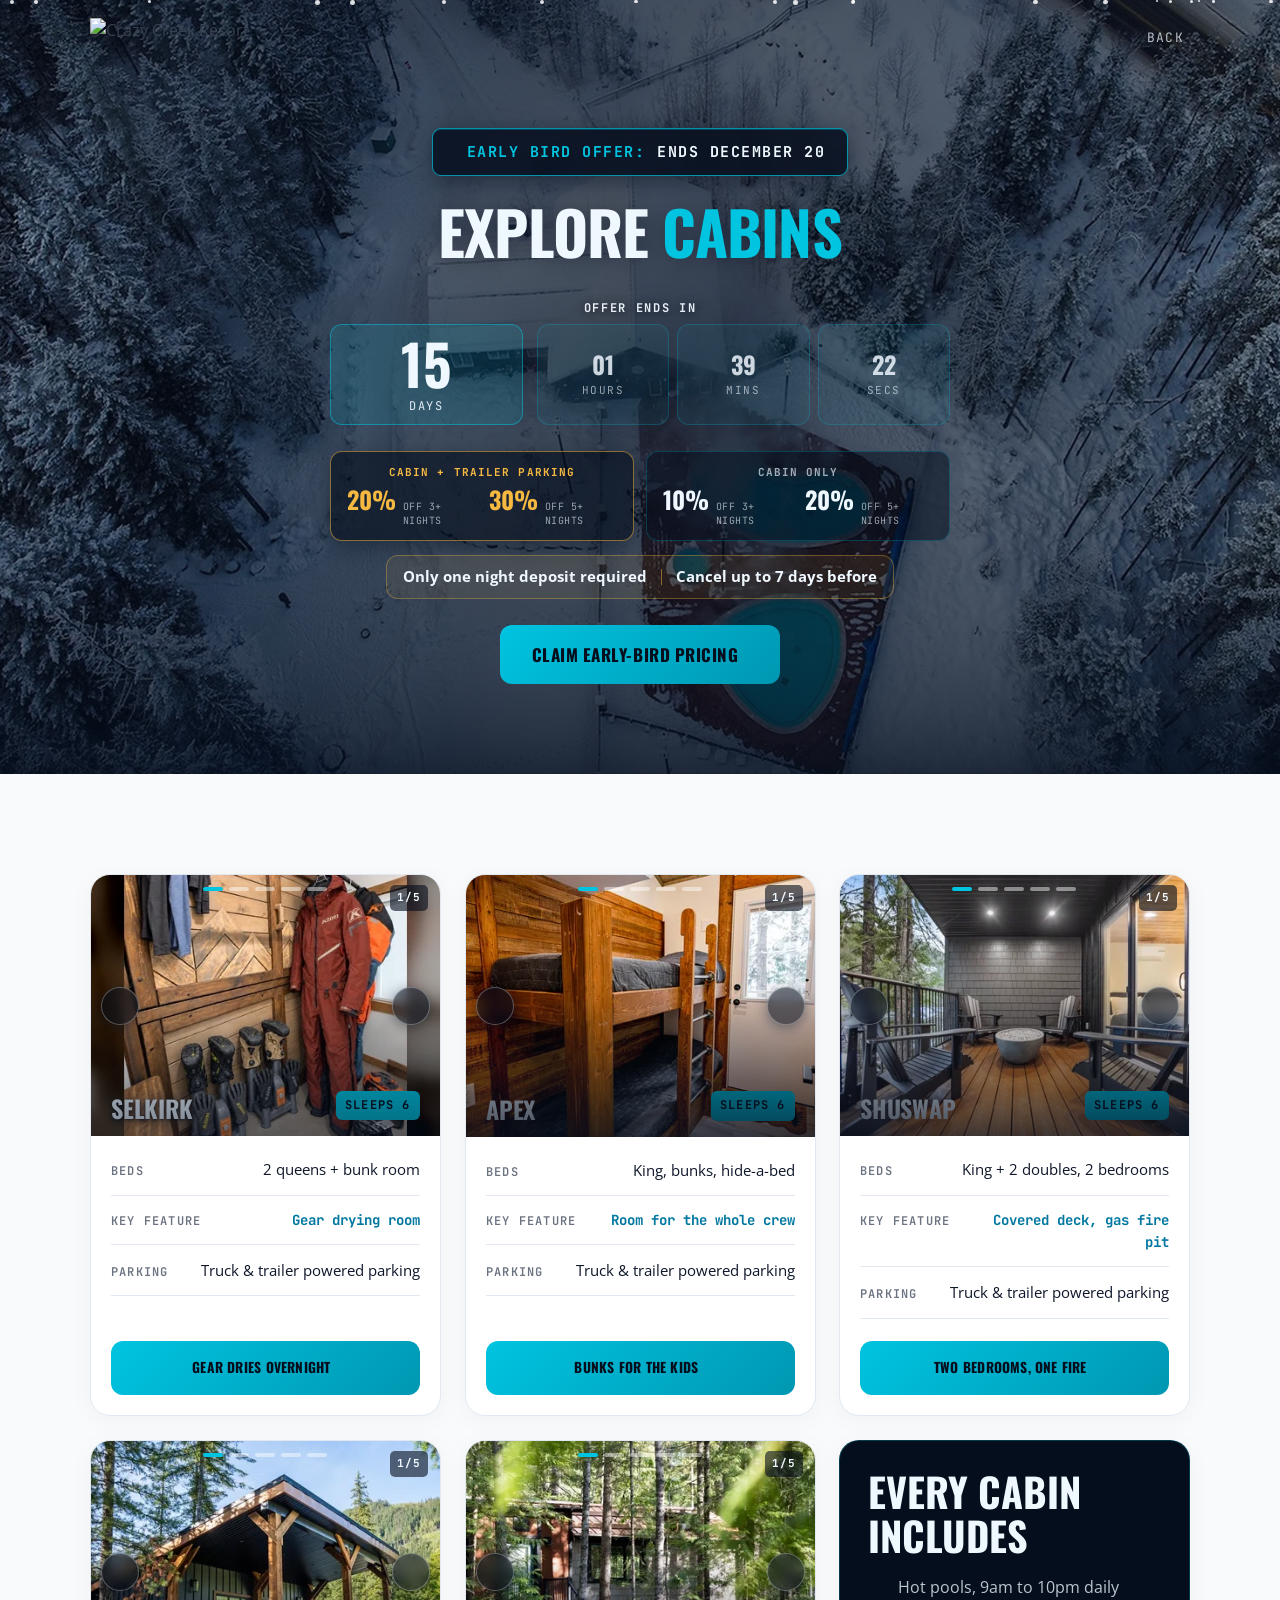
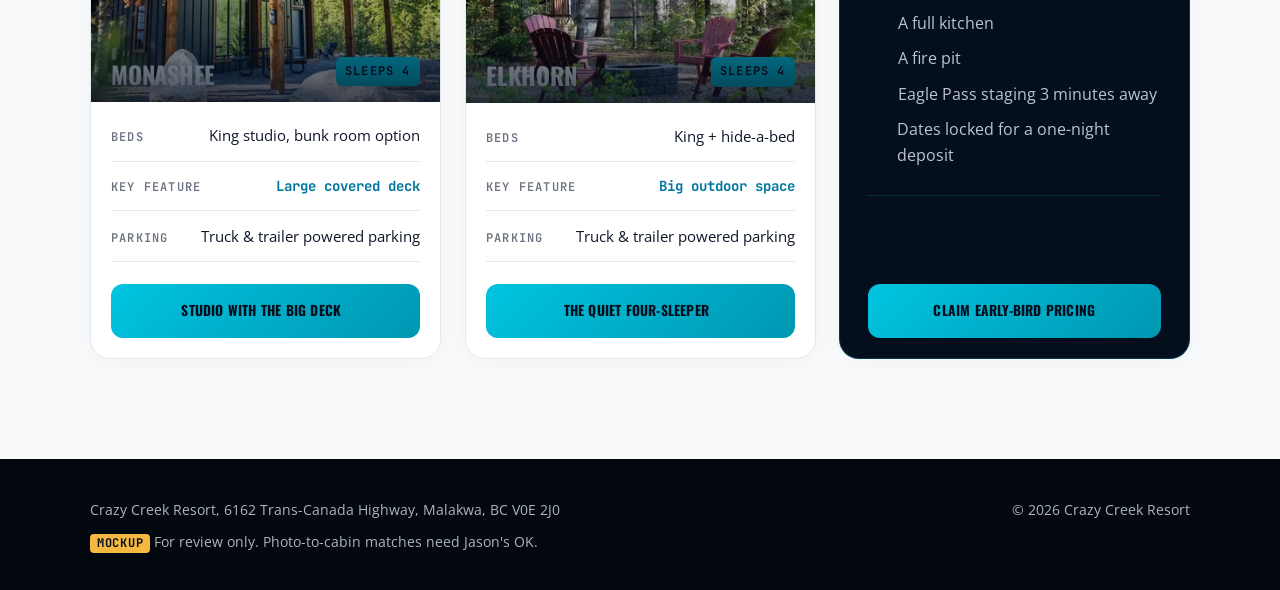
==== page-2.html @ 77d0ade1 "fix(page-2): give the content-height hero room to breathe .cc-hero--short sets min-height:0, so page" ====
<!doctype html>
<html lang="en">
<head>
  <meta charset="utf-8">
  <meta name="viewport" content="width=device-width, initial-scale=1">
  <meta http-equiv="Cache-Control" content="no-cache, no-store, must-revalidate">
  <meta http-equiv="Pragma" content="no-cache">
  <meta http-equiv="Expires" content="0">
  <title>Explore cabins | Sled &amp; Stay Early Bird | Crazy Creek Resort</title>
  <meta name="description" content="Five cabin types for your sled crew, each with a kitchen, fire pit and hot pools access.">
  <meta name="robots" content="noindex, nofollow">
  <link rel="icon" href="https://images.squarespace-cdn.com/content/v1/5fc6d45b1a9b7f647933bb1c/1606866823165-0ZX24FLS15C3XU1FNP0H/favicon.ico?format=100w">
  <link rel="preconnect" href="https://fonts.googleapis.com">
  <link rel="preconnect" href="https://fonts.gstatic.com" crossorigin>
  <link rel="stylesheet" href="https://fonts.googleapis.com/css2?family=Oswald:wght@700&family=Open+Sans:wght@400;600;700&family=JetBrains+Mono:wght@500;700&display=swap">
  <link rel="preload" as="image" href="img/card-selkirk-1-400.webp?v=121" imagesrcset="img/card-selkirk-1-400.webp?v=121 400w, img/card-selkirk-1-800.webp?v=121 800w" imagesizes="(min-width: 1025px) 400px, (min-width: 769px) 48vw, 92vw" fetchpriority="high">
  <link rel="stylesheet" href="sled.css?v=121">
  <link rel="stylesheet" href="https://cdn.jsdelivr.net/npm/@fortawesome/fontawesome-free@7.3.1/css/fontawesome.min.css" media="print" onload="this.media='all'">
  <link rel="stylesheet" href="https://cdn.jsdelivr.net/npm/@fortawesome/fontawesome-free@7.3.1/css/solid.min.css" media="print" onload="this.media='all'">
</head>
<body class="cc" data-step="2-cabins">

  <header class="cc-header">
    <div class="cc-wrap">
      <img class="cc-logo" src="https://images.squarespace-cdn.com/content/v1/5fc6d45b1a9b7f647933bb1c/99b45da9-f497-4a5e-a5d2-163fe052a80a/CCR+Logo+2025+-+Logo+Horizontal+White+%26+Blue%403x.png?format=500w" alt="Crazy Creek Resort" width="160" height="40">
      <a data-step-link href="page-1.html" class="cc-back"><i class="fa-solid fa-arrow-left" aria-hidden="true"></i> Back</a>
    </div>
  </header>

  <main>
    <!-- Short cinematic band: same hero language as page 1 -->
    <section class="cc-hero cc-hero--short cc-hero--center">
      <picture class="cc-hero__media">
        <source media="(min-width: 768px)" srcset="img/cabins-aerial-desktop.webp?v=121" width="2160" height="1216">
        <img src="img/cabins-aerial-mobile.webp?v=121" alt="" width="860" height="1216">
      </picture>
      <div class="cc-snow" aria-hidden="true"></div>
      <div class="cc-hero__inner">
        <p class="cc-chip"><i class="fa-solid fa-snowflake" aria-hidden="true"></i> Early bird offer: <b class="cc-chip__when">ends December 20</b></p>
        <h1 class="cc-display cc-display--oneline"><span>Explore</span> <span class="cyan">cabins</span></h1>
        <p class="cc-clock__lead">Offer ends in</p>
        <div class="cc-clock" data-countdown role="timer" aria-label="Time left in the Early Bird Special, ends Dec 20">
          <div><span data-unit="d">0</span><small>Days</small></div>
          <div><span data-unit="h">00</span><small>Hours</small></div>
          <div><span data-unit="m">00</span><small>Mins</small></div>
          <div><span data-unit="s">00</span><small>Secs</small></div>
        </div>
        <ul class="cc-ocards" aria-label="Early Bird packages">
          <li class="cc-ocard cc-ocard--lead">
            <p class="cc-ocard__name">Cabin + trailer parking</p>
            <p class="cc-ocard__tier"><b>20%</b><span>off 3+ nights</span></p>
            <p class="cc-ocard__tier"><b>30%</b><span>off 5+ nights</span></p>
          </li>
          <li class="cc-ocard">
            <p class="cc-ocard__name">Cabin only</p>
            <p class="cc-ocard__tier"><b>10%</b><span>off 3+ nights</span></p>
            <p class="cc-ocard__tier"><b>20%</b><span>off 5+ nights</span></p>
          </li>
        </ul>
        <p class="cc-risk"><span class="cc-risk__dep">Only one night deposit required</span><span class="cc-risk__can">Cancel up to 7 days before</span></p>
        <div class="cc-ctas">
          <a data-step-link href="page-3.html" class="cc-btn">Claim early-bird pricing <i class="fa-solid fa-arrow-right" aria-hidden="true"></i></a>
        </div>
      </div>
    </section>

    <section class="cc-section on-light" id="cabins" aria-label="Cabin types">
      <div class="cc-wrap">
        <ul class="cc-cards" style="margin-top:0">



          <li class="cc-card cc-card--scrim-light">
            <div class="cc-card__media cc-gal" data-gallery>
                  <img class="cc-shot is-on" src="img/card-selkirk-1-800.webp?v=121" srcset="img/card-selkirk-1-400.webp?v=121 400w, img/card-selkirk-1-800.webp?v=121 800w" sizes="(min-width: 1025px) 400px, (min-width: 769px) 48vw, 92vw" alt="Selkirk gear drying room with a suit, boots, gloves and helmets on powered dryers" width="800" height="600" decoding="async" fetchpriority="high">
                  <img class="cc-shot" src="img/card-selkirk-2-800.webp?v=121" srcset="img/card-selkirk-2-400.webp?v=121 400w, img/card-selkirk-2-800.webp?v=121 800w" sizes="(min-width: 1025px) 400px, (min-width: 769px) 48vw, 92vw" alt="Selkirk living area with the stone fireplace" width="800" height="600" decoding="async" loading="lazy">
                  <img class="cc-shot" src="img/card-selkirk-3-800.webp?v=121" srcset="img/card-selkirk-3-400.webp?v=121 400w, img/card-selkirk-3-800.webp?v=121 800w" sizes="(min-width: 1025px) 400px, (min-width: 769px) 48vw, 92vw" alt="Selkirk bunk room" width="800" height="600" decoding="async" loading="lazy">
                  <img class="cc-shot" src="img/card-selkirk-4-800.webp?v=121" srcset="img/card-selkirk-4-400.webp?v=121 400w, img/card-selkirk-4-800.webp?v=121 800w" sizes="(min-width: 1025px) 400px, (min-width: 769px) 48vw, 92vw" alt="Selkirk covered deck" width="800" height="600" decoding="async" loading="lazy">
                  <img class="cc-shot" src="img/card-selkirk-5-800.webp?v=121" srcset="img/card-selkirk-5-400.webp?v=121 400w, img/card-selkirk-5-800.webp?v=121 800w" sizes="(min-width: 1025px) 400px, (min-width: 769px) 48vw, 92vw" alt="Selkirk exterior" width="800" height="600" decoding="async" loading="lazy">
              <button type="button" class="cc-gal__nav cc-gal__nav--prev" data-prev aria-label="Previous photo of the Selkirk"><i class="fa-solid fa-chevron-left" aria-hidden="true"></i></button>
              <button type="button" class="cc-gal__nav cc-gal__nav--next" data-next aria-label="Next photo of the Selkirk"><i class="fa-solid fa-chevron-right" aria-hidden="true"></i></button>
              <div class="cc-gal__dots"><button type="button" class="cc-dot is-on" data-go="0" aria-label="Photo 1 of 5" aria-current="true"></button><button type="button" class="cc-dot" data-go="1" aria-label="Photo 2 of 5"></button><button type="button" class="cc-dot" data-go="2" aria-label="Photo 3 of 5"></button><button type="button" class="cc-dot" data-go="3" aria-label="Photo 4 of 5"></button><button type="button" class="cc-dot" data-go="4" aria-label="Photo 5 of 5"></button></div>
              <p class="cc-gal__count"><span data-cur>1</span>/5</p>
              <div class="cc-card__over"><h2 class="cc-card__name">Selkirk</h2><span class="cc-card__sleeps">Sleeps 6</span></div>
            </div>
            <div class="cc-card__body">
              <dl class="cc-specs">
                <div class="cc-spec"><dt>Beds</dt><dd>2 queens + bunk room</dd></div>
                <div class="cc-spec"><dt>Key feature</dt><dd class="hl">Gear drying room</dd></div>
                <div class="cc-spec"><dt>Parking</dt><dd>Truck &amp; trailer powered parking</dd></div>
              </dl>
              <a data-step-link href="page-3.html" class="cc-btn cc-btn--block">Gear dries overnight <i class="fa-solid fa-arrow-right" aria-hidden="true"></i></a>
            </div>
          </li>

          <li class="cc-card">
            <div class="cc-card__media cc-gal" data-gallery>
                  <img class="cc-shot is-on" src="img/card-apex-1-800.webp?v=121" srcset="img/card-apex-1-400.webp?v=121 400w, img/card-apex-1-800.webp?v=121 800w" sizes="(min-width: 1025px) 400px, (min-width: 769px) 48vw, 92vw" alt="Apex bunk room" width="800" height="600" decoding="async" loading="lazy">
                  <img class="cc-shot" src="img/card-apex-2-800.webp?v=121" srcset="img/card-apex-2-400.webp?v=121 400w, img/card-apex-2-800.webp?v=121 800w" sizes="(min-width: 1025px) 400px, (min-width: 769px) 48vw, 92vw" alt="Apex open living area" width="800" height="600" decoding="async" loading="lazy">
                  <img class="cc-shot" src="img/card-apex-3-800.webp?v=121" srcset="img/card-apex-3-400.webp?v=121 400w, img/card-apex-3-800.webp?v=121 800w" sizes="(min-width: 1025px) 400px, (min-width: 769px) 48vw, 92vw" alt="Apex king bedroom" width="800" height="600" decoding="async" loading="lazy">
                  <img class="cc-shot" src="img/card-apex-4-800.webp?v=121" srcset="img/card-apex-4-400.webp?v=121 400w, img/card-apex-4-800.webp?v=121 800w" sizes="(min-width: 1025px) 400px, (min-width: 769px) 48vw, 92vw" alt="Apex kitchen" width="800" height="600" decoding="async" loading="lazy">
                  <img class="cc-shot" src="img/card-apex-5-800.webp?v=121" srcset="img/card-apex-5-400.webp?v=121 400w, img/card-apex-5-800.webp?v=121 800w" sizes="(min-width: 1025px) 400px, (min-width: 769px) 48vw, 92vw" alt="Apex exterior" width="800" height="600" decoding="async" loading="lazy">
              <button type="button" class="cc-gal__nav cc-gal__nav--prev" data-prev aria-label="Previous photo of the Apex"><i class="fa-solid fa-chevron-left" aria-hidden="true"></i></button>
              <button type="button" class="cc-gal__nav cc-gal__nav--next" data-next aria-label="Next photo of the Apex"><i class="fa-solid fa-chevron-right" aria-hidden="true"></i></button>
              <div class="cc-gal__dots"><button type="button" class="cc-dot is-on" data-go="0" aria-label="Photo 1 of 5" aria-current="true"></button><button type="button" class="cc-dot" data-go="1" aria-label="Photo 2 of 5"></button><button type="button" class="cc-dot" data-go="2" aria-label="Photo 3 of 5"></button><button type="button" class="cc-dot" data-go="3" aria-label="Photo 4 of 5"></button><button type="button" class="cc-dot" data-go="4" aria-label="Photo 5 of 5"></button></div>
              <p class="cc-gal__count"><span data-cur>1</span>/5</p>
              <div class="cc-card__over"><h2 class="cc-card__name">Apex</h2><span class="cc-card__sleeps">Sleeps 6</span></div>
            </div>
            <div class="cc-card__body">
              <dl class="cc-specs">
                <div class="cc-spec"><dt>Beds</dt><dd>King, bunks, hide-a-bed</dd></div>
                <div class="cc-spec"><dt>Key feature</dt><dd class="hl">Room for the whole crew</dd></div>
                <div class="cc-spec"><dt>Parking</dt><dd>Truck &amp; trailer powered parking</dd></div>
              </dl>
              <a data-step-link href="page-3.html" class="cc-btn cc-btn--block">Bunks for the kids <i class="fa-solid fa-arrow-right" aria-hidden="true"></i></a>
            </div>
          </li>

          <li class="cc-card">
            <div class="cc-card__media cc-gal" data-gallery>
                  <img class="cc-shot is-on" src="img/card-shuswap-1-800.webp?v=121" srcset="img/card-shuswap-1-400.webp?v=121 400w, img/card-shuswap-1-800.webp?v=121 800w" sizes="(min-width: 1025px) 400px, (min-width: 769px) 48vw, 92vw" alt="Shuswap covered deck with the gas fire pit" width="800" height="600" decoding="async" loading="lazy">
                  <img class="cc-shot" src="img/card-shuswap-2-800.webp?v=121" srcset="img/card-shuswap-2-400.webp?v=121 400w, img/card-shuswap-2-800.webp?v=121 800w" sizes="(min-width: 1025px) 400px, (min-width: 769px) 48vw, 92vw" alt="Shuswap open living space" width="800" height="600" decoding="async" loading="lazy">
                  <img class="cc-shot" src="img/card-shuswap-3-800.webp?v=121" srcset="img/card-shuswap-3-400.webp?v=121 400w, img/card-shuswap-3-800.webp?v=121 800w" sizes="(min-width: 1025px) 400px, (min-width: 769px) 48vw, 92vw" alt="Shuswap master bedroom" width="800" height="600" decoding="async" loading="lazy">
                  <img class="cc-shot" src="img/card-shuswap-4-800.webp?v=121" srcset="img/card-shuswap-4-400.webp?v=121 400w, img/card-shuswap-4-800.webp?v=121 800w" sizes="(min-width: 1025px) 400px, (min-width: 769px) 48vw, 92vw" alt="Shuswap second bedroom with two doubles" width="800" height="600" decoding="async" loading="lazy">
                  <img class="cc-shot" src="img/card-shuswap-5-800.webp?v=121" srcset="img/card-shuswap-5-400.webp?v=121 400w, img/card-shuswap-5-800.webp?v=121 800w" sizes="(min-width: 1025px) 400px, (min-width: 769px) 48vw, 92vw" alt="Shuswap exterior" width="800" height="600" decoding="async" loading="lazy">
              <button type="button" class="cc-gal__nav cc-gal__nav--prev" data-prev aria-label="Previous photo of the Shuswap"><i class="fa-solid fa-chevron-left" aria-hidden="true"></i></button>
              <button type="button" class="cc-gal__nav cc-gal__nav--next" data-next aria-label="Next photo of the Shuswap"><i class="fa-solid fa-chevron-right" aria-hidden="true"></i></button>
              <div class="cc-gal__dots"><button type="button" class="cc-dot is-on" data-go="0" aria-label="Photo 1 of 5" aria-current="true"></button><button type="button" class="cc-dot" data-go="1" aria-label="Photo 2 of 5"></button><button type="button" class="cc-dot" data-go="2" aria-label="Photo 3 of 5"></button><button type="button" class="cc-dot" data-go="3" aria-label="Photo 4 of 5"></button><button type="button" class="cc-dot" data-go="4" aria-label="Photo 5 of 5"></button></div>
              <p class="cc-gal__count"><span data-cur>1</span>/5</p>
              <div class="cc-card__over"><h2 class="cc-card__name">Shuswap</h2><span class="cc-card__sleeps">Sleeps 6</span></div>
            </div>
            <div class="cc-card__body">
              <dl class="cc-specs">
                <div class="cc-spec"><dt>Beds</dt><dd>King + 2 doubles, 2 bedrooms</dd></div>
                <div class="cc-spec"><dt>Key feature</dt><dd class="hl">Covered deck, gas fire pit</dd></div>
                <div class="cc-spec"><dt>Parking</dt><dd>Truck &amp; trailer powered parking</dd></div>
              </dl>
              <a data-step-link href="page-3.html" class="cc-btn cc-btn--block">Two bedrooms, one fire <i class="fa-solid fa-arrow-right" aria-hidden="true"></i></a>
            </div>
          </li>

          <li class="cc-card">
            <div class="cc-card__media cc-gal" data-gallery>
                  <img class="cc-shot is-on" src="img/card-monashee-1-800.webp?v=121" srcset="img/card-monashee-1-400.webp?v=121 400w, img/card-monashee-1-800.webp?v=121 800w" sizes="(min-width: 1025px) 400px, (min-width: 769px) 48vw, 92vw" alt="Monashee exterior and large covered deck" width="800" height="600" decoding="async" loading="lazy">
                  <img class="cc-shot" src="img/card-monashee-2-800.webp?v=121" srcset="img/card-monashee-2-400.webp?v=121 400w, img/card-monashee-2-800.webp?v=121 800w" sizes="(min-width: 1025px) 400px, (min-width: 769px) 48vw, 92vw" alt="Monashee studio interior" width="800" height="600" decoding="async" loading="lazy">
                  <img class="cc-shot" src="img/card-monashee-3-800.webp?v=121" srcset="img/card-monashee-3-400.webp?v=121 400w, img/card-monashee-3-800.webp?v=121 800w" sizes="(min-width: 1025px) 400px, (min-width: 769px) 48vw, 92vw" alt="Monashee bunk room" width="800" height="600" decoding="async" loading="lazy">
                  <img class="cc-shot" src="img/card-monashee-4-800.webp?v=121" srcset="img/card-monashee-4-400.webp?v=121 400w, img/card-monashee-4-800.webp?v=121 800w" sizes="(min-width: 1025px) 400px, (min-width: 769px) 48vw, 92vw" alt="Monashee kitchenette" width="800" height="600" decoding="async" loading="lazy">
                  <img class="cc-shot" src="img/card-monashee-5-800.webp?v=121" srcset="img/card-monashee-5-400.webp?v=121 400w, img/card-monashee-5-800.webp?v=121 800w" sizes="(min-width: 1025px) 400px, (min-width: 769px) 48vw, 92vw" alt="Monashee interior" width="800" height="600" decoding="async" loading="lazy">
              <button type="button" class="cc-gal__nav cc-gal__nav--prev" data-prev aria-label="Previous photo of the Monashee"><i class="fa-solid fa-chevron-left" aria-hidden="true"></i></button>
              <button type="button" class="cc-gal__nav cc-gal__nav--next" data-next aria-label="Next photo of the Monashee"><i class="fa-solid fa-chevron-right" aria-hidden="true"></i></button>
              <div class="cc-gal__dots"><button type="button" class="cc-dot is-on" data-go="0" aria-label="Photo 1 of 5" aria-current="true"></button><button type="button" class="cc-dot" data-go="1" aria-label="Photo 2 of 5"></button><button type="button" class="cc-dot" data-go="2" aria-label="Photo 3 of 5"></button><button type="button" class="cc-dot" data-go="3" aria-label="Photo 4 of 5"></button><button type="button" class="cc-dot" data-go="4" aria-label="Photo 5 of 5"></button></div>
              <p class="cc-gal__count"><span data-cur>1</span>/5</p>
              <div class="cc-card__over"><h2 class="cc-card__name">Monashee</h2><span class="cc-card__sleeps">Sleeps 4</span></div>
            </div>
            <div class="cc-card__body">
              <dl class="cc-specs">
                <div class="cc-spec"><dt>Beds</dt><dd>King studio, bunk room option</dd></div>
                <div class="cc-spec"><dt>Key feature</dt><dd class="hl">Large covered deck</dd></div>
                <div class="cc-spec"><dt>Parking</dt><dd>Truck &amp; trailer powered parking</dd></div>
              </dl>
              <a data-step-link href="page-3.html" class="cc-btn cc-btn--block">Studio with the big deck <i class="fa-solid fa-arrow-right" aria-hidden="true"></i></a>
            </div>
          </li>

          <li class="cc-card">
            <div class="cc-card__media cc-gal" data-gallery>
                  <img class="cc-shot is-on" src="img/card-elkhorn-1-800.webp?v=121" srcset="img/card-elkhorn-1-400.webp?v=121 400w, img/card-elkhorn-1-800.webp?v=121 800w" sizes="(min-width: 1025px) 400px, (min-width: 769px) 48vw, 92vw" alt="Elkhorn outdoor space" width="800" height="600" decoding="async" loading="lazy">
                  <img class="cc-shot" src="img/card-elkhorn-2-800.webp?v=121" srcset="img/card-elkhorn-2-400.webp?v=121 400w, img/card-elkhorn-2-800.webp?v=121 800w" sizes="(min-width: 1025px) 400px, (min-width: 769px) 48vw, 92vw" alt="Elkhorn living area" width="800" height="600" decoding="async" loading="lazy">
                  <img class="cc-shot" src="img/card-elkhorn-3-800.webp?v=121" srcset="img/card-elkhorn-3-400.webp?v=121 400w, img/card-elkhorn-3-800.webp?v=121 800w" sizes="(min-width: 1025px) 400px, (min-width: 769px) 48vw, 92vw" alt="Elkhorn king bedroom" width="800" height="600" decoding="async" loading="lazy">
                  <img class="cc-shot" src="img/card-elkhorn-4-800.webp?v=121" srcset="img/card-elkhorn-4-400.webp?v=121 400w, img/card-elkhorn-4-800.webp?v=121 800w" sizes="(min-width: 1025px) 400px, (min-width: 769px) 48vw, 92vw" alt="Elkhorn kitchen" width="800" height="600" decoding="async" loading="lazy">
                  <img class="cc-shot" src="img/card-elkhorn-5-800.webp?v=121" srcset="img/card-elkhorn-5-400.webp?v=121 400w, img/card-elkhorn-5-800.webp?v=121 800w" sizes="(min-width: 1025px) 400px, (min-width: 769px) 48vw, 92vw" alt="Elkhorn bathroom" width="800" height="600" decoding="async" loading="lazy">
              <button type="button" class="cc-gal__nav cc-gal__nav--prev" data-prev aria-label="Previous photo of the Elkhorn"><i class="fa-solid fa-chevron-left" aria-hidden="true"></i></button>
              <button type="button" class="cc-gal__nav cc-gal__nav--next" data-next aria-label="Next photo of the Elkhorn"><i class="fa-solid fa-chevron-right" aria-hidden="true"></i></button>
              <div class="cc-gal__dots"><button type="button" class="cc-dot is-on" data-go="0" aria-label="Photo 1 of 5" aria-current="true"></button><button type="button" class="cc-dot" data-go="1" aria-label="Photo 2 of 5"></button><button type="button" class="cc-dot" data-go="2" aria-label="Photo 3 of 5"></button><button type="button" class="cc-dot" data-go="3" aria-label="Photo 4 of 5"></button><button type="button" class="cc-dot" data-go="4" aria-label="Photo 5 of 5"></button></div>
              <p class="cc-gal__count"><span data-cur>1</span>/5</p>
              <div class="cc-card__over"><h2 class="cc-card__name">Elkhorn</h2><span class="cc-card__sleeps">Sleeps 4</span></div>
            </div>
            <div class="cc-card__body">
              <dl class="cc-specs">
                <div class="cc-spec"><dt>Beds</dt><dd>King + hide-a-bed</dd></div>
                <div class="cc-spec"><dt>Key feature</dt><dd class="hl">Big outdoor space</dd></div>
                <div class="cc-spec"><dt>Parking</dt><dd>Truck &amp; trailer powered parking</dd></div>
              </dl>
              <a data-step-link href="page-3.html" class="cc-btn cc-btn--block">The quiet four-sleeper <i class="fa-solid fa-arrow-right" aria-hidden="true"></i></a>
            </div>
          </li>

          <li class="cc-card cc-card--panel">
            <h2>Every cabin includes</h2>
            <ul>
              <li><i class="fa-solid fa-hot-tub-person" aria-hidden="true"></i>Hot pools, 9am to 10pm daily</li>
              <li><i class="fa-solid fa-kitchen-set" aria-hidden="true"></i>A full kitchen</li>
              <li><i class="fa-solid fa-fire-flame-curved" aria-hidden="true"></i>A fire pit</li>
              <li><i class="fa-solid fa-mountain" aria-hidden="true"></i>Eagle Pass staging 3 minutes away</li>
              <li><i class="fa-solid fa-lock" aria-hidden="true"></i>Dates locked for a one-night deposit</li>
            </ul>
            <hr>
            <a data-step-link href="page-3.html" class="cc-btn cc-btn--block">Claim early-bird pricing</a>
          </li>
        </ul>
      </div>
    </section>
  </main>

  <footer class="cc-foot">
    <div class="cc-wrap">
      <p>Crazy Creek Resort, 6162 Trans-Canada Highway, Malakwa, BC V0E 2J0</p>
      <p>&copy; 2026 Crazy Creek Resort</p>
      <p class="mock"><span class="pending-tag">Mockup</span> For review only. Photo-to-cabin matches need Jason's OK.</p>
    </div>
  </footer>

  <div class="cc-sticky is-hidden" data-sticky-cta inert>
    <a data-step-link href="page-3.html" class="cc-btn cc-btn--block">Claim early-bird pricing</a>
  </div>

  <script src="funnel.js?v=121" defer></script>
</body>
</html>
---- sled.css ----
/* Crazy Creek Sled & Stay Early Bird: the live /sled-and-stay design system, as plain CSS.
   Values are lifted from the live page's rendered styles (listing.crazycreekresort.com/sled-and-stay, Nov 2026).
   No build step: build-ghl.py inlines this file into each GHL Custom Code block. */

:root {
  --font-display: "Oswald", sans-serif;
  --font-body: "Open Sans", sans-serif;
  --font-mono: "JetBrains Mono", monospace;
  --night: #050e1d;      /* live page dark */
  --night-2: #0f172a;    /* live headings on light */
  --ink: #374151;        /* live body copy on light */
  --muted: #6b7280;
  --ice: #f0f8ff;        /* live text on dark */
  --cyan: #00c4e0;
  --cyan-deep: #0097b2;
  --cyan-ink: #0077a0;   /* live kicker on light */
  --mist: #f8fafc;
  --line: #e2e8f0;
  --tint: #f0fdfb;
  --amber: #f5b942;
  --amber-ink: #a86a00;
  /* type scale: one set of roles for all 3 pages */
  --t-hero: clamp(2.375rem, 1.6rem + 2.7vw, 3.875rem); /* 38px phone, 62px desktop */
  --t-h2: clamp(1.75rem, 1.25rem + 1.6vw, 2.5rem);   /* 28px phone, 40px desktop */
  --t-h3: 1.125rem;
  --t-body: 1rem;
  --t-lead: clamp(1.0625rem, 1rem + .25vw, 1.1875rem);
  --ease-out: cubic-bezier(.22, 1, .36, 1);
}

/* ---------- base ---------- */
*, *::before, *::after { box-sizing: border-box; }
html { scroll-behavior: smooth; -webkit-text-size-adjust: 100%; }
body.cc { margin: 0; }
.cc { background: var(--night); color: var(--ink); font-family: var(--font-body); font-size: 16px; line-height: 1.6; -webkit-font-smoothing: antialiased; overflow-x: hidden; }
:where(.cc) :where(h1, h2, h3, p, ul, dl, dd, figure) { margin: 0; padding: 0; }
:where(.cc) ul { list-style: none; }
:where(.cc) img { display: block; max-width: 100%; }
:where(.cc) a { color: inherit; }
.cc ::selection { background: var(--cyan); color: var(--night); }
.cc :focus-visible { outline: 3px solid var(--cyan); outline-offset: 3px; border-radius: 6px; }
.cc .on-light :focus-visible { outline-color: var(--cyan-ink); }
.cc [hidden] { display: none !important; }
.cc-wrap { max-width: 1180px; margin: 0 auto; padding: 0 40px; }

/* ---------- header (live: 76px, night) ---------- */
.cc-header { position: absolute; top: 0; left: 0; right: 0; z-index: 20; }
.cc-header--solid { position: relative; background: var(--night); }
.cc-header--veil { background: rgba(5,14,29,.72); -webkit-backdrop-filter: blur(6px); backdrop-filter: blur(6px); }
.cc-header .cc-wrap { height: 76px; display: flex; align-items: center; justify-content: space-between; gap: 20px; }
.cc-logo { height: 40px; width: auto; }
.cc-back { display: inline-flex; align-items: center; gap: 8px; min-height: 44px; padding: 0 6px; font-family: var(--font-mono); font-size: .8125rem; letter-spacing: .1em; color: rgba(240,248,255,.75); text-decoration: none; text-transform: uppercase; }
.cc-back:hover { color: var(--cyan); }

/* ---------- cinematic hero (live hero section) ---------- */
.cc-hero { position: relative; overflow: hidden; display: flex; flex-direction: column; min-height: 100svh; padding-top: 76px; color: var(--ice); background: var(--night); }
.cc-hero--short { min-height: 0; }
.cc-hero__media, .cc-hero__media img { position: absolute; inset: 0; width: 100%; height: 100%; object-fit: cover; object-position: center 35%; }
.cc-hero__media::after { content: ""; position: absolute; inset: 0; background: linear-gradient(160deg, rgba(5,14,29,.93) 0%, rgba(5,14,29,.6) 55%, rgba(5,14,29,.88) 100%); }
.cc-snow { position: absolute; inset: 0; overflow: hidden; pointer-events: none; z-index: 2; }
.cc-snow i { position: absolute; top: 0; border-radius: 50%; background: rgba(255,255,255,.85); animation: snowFall linear infinite backwards; }
@keyframes snowFall { 0% { transform: translateY(-20px) translateX(0); opacity: 0; } 10% { opacity: .8; } 90% { opacity: .6; } 100% { transform: translateY(120vh) translateX(40px); opacity: 0; } }

/* Snowfall behind the offer cards (same flakes as the hero) */
.cc-offer { position: relative; overflow: hidden; }
.cc-offer > .cc-wrap { position: relative; z-index: 3; }
.cc-offer .cc-snow i { box-shadow: 0 0 6px 1px rgba(255,255,255,.55); }
.cc-hero__inner { position: relative; z-index: 10; flex: 1; display: flex; flex-direction: column; justify-content: center; width: 100%; max-width: 1180px; margin: 0 auto; padding: 60px 40px; }
.cc-hero--short .cc-hero__inner { padding: 56px 40px 64px; }

.cc-chip { display: inline-flex; align-self: flex-start; align-items: center; gap: 12px; background: rgba(5,14,29,.84); border: 1px solid rgba(0,196,224,.72); border-radius: 9px; padding: 11px 22px; font-family: var(--font-mono); font-size: .9375rem; font-weight: 700; letter-spacing: .1em; color: var(--cyan); text-transform: uppercase; backdrop-filter: blur(7px); -webkit-backdrop-filter: blur(7px); box-shadow: 0 6px 22px rgba(5,14,29,.5), inset 0 1px 0 rgba(0,196,224,.26); }
.cc-chip i { font-size: 1.1em; }
/* the label stays cyan, the date carries the weight: it is the fact being announced */
.cc-chip__when { color: var(--ice); font-weight: 700; }
.cc-chip .cc-count { color: var(--ice); font-variant-numeric: tabular-nums; letter-spacing: .06em; }
.cc-hero .cc-chip { margin-bottom: 14px; }

.cc-display { font-family: var(--font-display); font-weight: 700; text-transform: uppercase; font-size: var(--t-hero); line-height: .98; letter-spacing: -.015em; color: var(--ice); text-wrap: balance; }
.cc-display span { display: block; }
/* short headlines that read better unbroken; the spans still carry the colour split */
.cc-display--oneline span { display: inline; }
.cc-display .cyan { color: var(--cyan); }
.cc-sub { margin-top: 14px; max-width: 520px; font-size: var(--t-lead); line-height: 1.7; color: rgba(240,248,255,.84); }
.cc-sub strong { color: var(--ice); }

.cc-note { display: inline-flex; align-self: flex-start; align-items: flex-start; max-width: 520px; gap: 12px; margin-top: 10px; background: rgba(0,196,224,.08); border: 1px solid rgba(0,196,224,.25); border-radius: 12px; padding: 12px 20px; font-family: var(--font-mono); font-size: .9rem; letter-spacing: .04em; color: rgba(240,248,255,.85); }
.cc-note strong { color: var(--cyan); }
.cc-note i { color: var(--cyan); margin-top: 4px; }

.cc-ctas { display: flex; gap: 14px 20px; align-items: center; flex-wrap: wrap; margin-top: 14px; }

/* Hero countdown (pages 1 and 2): same clock component as the sign-up page, left aligned under the headline. */
.cc-hero .cc-clock { max-width: 520px; width: 100%; margin: 0; }

/* live stats row */
.cc-stats { position: relative; z-index: 10; display: grid; grid-template-columns: repeat(4, 1fr); width: 100%; max-width: 1180px; margin: 0 auto; padding: 28px 40px 40px; border-top: 1px solid rgba(0,196,224,.15); }
.cc-stats > div { padding: 0 24px; }
.cc-stats > div + div { border-left: 1px solid rgba(0,196,224,.12); }
@media (min-width: 1025px) { .cc-stats > div:first-child { padding-left: 0; } }
.cc-stats dt { font-family: var(--font-mono); font-size: .875rem; letter-spacing: .08em; color: rgba(240,248,255,.82); margin-top: 6px; }
.cc-stats dd { font-family: var(--font-display); font-weight: 700; font-size: 1.75rem; line-height: 1; color: var(--cyan); white-space: nowrap; }
.cc-stats div { display: flex; flex-direction: column-reverse; }

/* ---------- buttons (live cta-btn) ---------- */
.cc-btn { display: inline-flex; align-items: center; justify-content: center; gap: 10px; min-height: 52px; padding: 16px 32px; border: 0; border-radius: 12px; background: linear-gradient(135deg, #00c4e0, #0097b2); color: var(--night); font-family: var(--font-display); font-weight: 700; font-size: 1.0625rem; letter-spacing: .03em; text-transform: uppercase; text-decoration: none; cursor: pointer; position: relative; overflow: hidden; isolation: isolate; transition: transform .35s cubic-bezier(.2,.8,.2,1), box-shadow .35s cubic-bezier(.2,.8,.2,1), filter .35s; }
.cc-btn::before { content: ""; position: absolute; inset: 0; z-index: -1; background: linear-gradient(110deg, transparent 30%, rgba(255,255,255,.5) 50%, transparent 70%); transform: translateX(-120%); transition: transform .8s cubic-bezier(.2,.8,.2,1); pointer-events: none; }
.cc-btn i { transition: transform .35s cubic-bezier(.2,.8,.2,1); }
.cc-btn:hover { transform: translateY(-3px); box-shadow: 0 14px 34px rgba(0,196,224,.45); filter: brightness(1.05); }
.cc-btn:hover::before { transform: translateX(120%); }
.cc-btn:hover i { transform: translateX(5px); }
.cc-btn:active { transform: translateY(0) scale(.97); box-shadow: 0 4px 14px rgba(0,196,224,.35); transition-duration: .12s; }
.cc-ripple { position: absolute; z-index: -1; width: 12px; height: 12px; margin: -6px 0 0 -6px; border-radius: 50%; background: rgba(255,255,255,.55); transform: scale(0); animation: ccRipple .6s ease-out forwards; pointer-events: none; }
@keyframes ccRipple { to { transform: scale(30); opacity: 0; } }
.cc-btn[disabled] { opacity: .7; cursor: wait; transform: none; }
.cc-btn--block { width: 100%; }

/* ---------- light sections (live #specs, difference, features) ---------- */
.cc-section { padding: 100px 0; background: var(--mist); color: var(--ink); }
.cc-section--white { background: #fff; }
.cc-section--night { background: var(--night); color: rgba(240,248,255,.78); }
.cc-kicker { display: block; margin-bottom: 12px; font-family: var(--font-mono); font-size: .875rem; font-weight: 700; letter-spacing: .12em; color: var(--cyan-ink); text-transform: uppercase; }
.cc-section--night .cc-kicker { color: var(--cyan); }
.cc-h2 { font-family: var(--font-display); font-weight: 700; text-transform: uppercase; font-size: var(--t-h2); line-height: 1.08; letter-spacing: -.01em; color: var(--night-2); text-wrap: balance; max-width: 24ch; }
.cc-section--night .cc-h2 { color: var(--ice); }
.cc-h2 .cyan { color: var(--cyan-ink); }
.cc-section--night .cc-h2 .cyan { color: var(--cyan); }
.cc-body { margin-top: 18px; max-width: 60ch; font-size: var(--t-lead); line-height: 1.7; text-wrap: pretty; }
.cc-section-cta { margin-top: 32px; text-align: center; }

/* map feature: centred, locked to a single screen. The copy block is kept deliberately
   compact because every pixel it gives up goes to the map, which grows 1.567x as fast. */
.cc-mapsec { position: relative; overflow: hidden; padding: 28px 0; }
.cc-mapsec::before { content: ""; position: absolute; inset: 0; background: radial-gradient(55% 60% at 50% 62%, rgba(0,196,224,.12), transparent 70%); pointer-events: none; }
.cc-mapsec__grid { position: relative; z-index: 1; display: flex; flex-direction: column; align-items: center; text-align: center; }
.cc-mapsec__copy { max-width: 80ch; }
.cc-mapsec__copy .cc-kicker { margin-bottom: 8px; }
.cc-mapsec__copy .cc-h2, .cc-mapsec__copy .cc-body { margin-left: auto; margin-right: auto; }
.cc-mapsec__copy .cc-h2 { max-width: 30ch; }
.cc-mapsec__copy .cc-body { max-width: 80ch; margin-top: 12px; }
.cc-map { margin: 16px auto 0; max-width: 100%; padding: 6px; border-radius: 26px; background: rgba(0,196,224,.06); border: 1px solid rgba(0,196,224,.22); }
.cc-map__img { display: block; width: 100%; height: auto; border-radius: 20px; background: #fff; padding: clamp(10px, 1.4vw, 18px); box-sizing: border-box; }
.cc-mapsec .cc-section-cta { margin-top: 16px; }
.cc-caption { margin-top: 12px; text-align: center; font-family: var(--font-mono); font-size: .8125rem; letter-spacing: .06em; color: rgba(240,248,255,.6); }

/* Desktop: pin the section to one viewport. The map's width is derived from the height left over
   after the copy, so the whole section lands inside the fold without depending on the image loading.
   --cc-map-chrome is everything in the section that is not the map; 1.567 is the map's aspect ratio. */
@media (min-width: 1024px) {
  .cc-mapsec {
    --cc-copy-block: 373px;   /* measured: section padding + kicker + h2 + body + CTA + margins */
    --cc-figure-chrome: 45px; /* figure padding + border + caption */
    --cc-slack: 8px;
    display: flex; align-items: center; min-height: 100svh;
  }
  .cc-mapsec > .cc-wrap { width: 100%; }
  .cc-map { width: min(100%, max(470px, calc((100svh - var(--cc-copy-block) - var(--cc-figure-chrome) - var(--cc-slack)) * 1.567))); }
}
/* Short laptop screens (1366x768, 1280x800): buy back height so each section still fits the fold. */
@media (min-width: 1024px) and (max-height: 850px) {
  .cc-mapsec { --cc-copy-block: 359px; padding: 20px 0; }
  .cc-mapsec__copy .cc-body { margin-top: 10px; }
  .cc-map { margin-top: 16px; }
  .cc-mapsec .cc-section-cta { margin-top: 16px; }
  /* Hero: the countdown clock costs ~114px, so tighten the stack to keep the CTA above the fold. */
  .cc-hero__inner { padding-top: 20px; padding-bottom: 20px; }
  .cc-hero .cc-chip { margin-bottom: 14px; }
  .cc-hero .cc-clock { margin-top: 16px; gap: 8px; }
  .cc-hero .cc-clock div { padding: 10px 4px 8px; }
  .cc-hero .cc-clock { --clock-lg: 2.6rem; --clock-sm: 1.25rem; }
  .cc-hero .cc-clock__lead { margin-top: 6px; margin-bottom: 2px; }
  .cc-tagrow { margin-top: 6px; }
  .cc-hero .cc-risk { margin-top: 6px; font-size: .8125rem; padding: 7px 13px; }
  .cc-sub { margin-top: 10px; }
  .cc-note { margin-top: 10px; }
  .cc-ctas { margin-top: 14px; }
  .cc-stats { padding: 16px 40px 20px; }
}

/* live "cabin features" split: tall photo + feat rows */
.cc-split { display: grid; grid-template-columns: 1fr 1fr; gap: 96px; align-items: center; }
.cc-photo { position: relative; }
.cc-photo__frame { position: relative; border-radius: 20px; overflow: hidden; aspect-ratio: 3 / 4; border: 1px solid var(--line); }
.cc-photo__frame img { width: 100%; height: 100%; object-fit: cover; }
.cc-photo__frame img.cc-pan { object-position: 50% 0%; }
.cc-photo__frame.is-in img.cc-pan { animation: ccPan 9s cubic-bezier(.45,0,.25,1) .2s forwards; }
@keyframes ccPan { from { object-position: 50% 0%; } to { object-position: 50% 100%; } }
.cc-photo__frame::after { content: ""; position: absolute; inset: 0; background: linear-gradient(to top, rgba(5,14,29,.18) 0%, transparent 40%); }
.cc-photo__badge { position: absolute; top: 24px; left: -20px; background: #fff; border: 1px solid var(--line); border-radius: 16px; padding: 18px 22px; box-shadow: 0 8px 32px rgba(0,0,0,.1); font-family: var(--font-mono); font-size: .8125rem; color: var(--muted); }
.cc-photo__badge strong { display: block; font-family: var(--font-display); font-size: 1.5rem; line-height: 1.1; color: var(--night-2); }
.cc-feats { margin-top: 36px; }
.cc-feat { display: flex; gap: 16px; align-items: flex-start; padding: 18px 16px; border-bottom: 1px solid var(--line); border-left: 3px solid transparent; transition: background .2s, border-color .2s; }
.cc-feat:hover { background: var(--tint); border-left-color: var(--cyan); }
.cc-feat__icon { flex-shrink: 0; width: 44px; height: 44px; border-radius: 10px; display: grid; place-items: center; border: 1px solid rgba(0,0,0,.05); font-size: 1.1rem; }
.cc-feat__icon--sky { background: #f0f9ff; color: #0369a1; }
.cc-feat__icon--sun { background: #fefce8; color: #854d0e; }
.cc-feat__icon--teal { background: var(--tint); color: var(--cyan-ink); }
.cc-feat__icon--rose { background: #fff1f2; color: #be123c; }
.cc-feat h3 { font-family: var(--font-display); font-weight: 700; font-size: var(--t-h3); letter-spacing: .01em; color: var(--night-2); margin-bottom: 2px; text-transform: none; }
.cc-feat p { font-size: .9375rem; line-height: 1.5; }

/* what's included: accordion in the live feature-row style */
.cc-acc { margin-top: 28px; border-top: 1px solid var(--line); }
.cc-acc__item { border-bottom: 1px solid var(--line); border-left: 3px solid transparent; transition: background .3s var(--ease-out), border-color .3s var(--ease-out); }
.cc-acc__item:has([aria-expanded="true"]) { background: var(--tint); border-left-color: var(--cyan); }
.cc-acc h3 { margin: 0; }
.cc-acc__btn { display: flex; width: 100%; align-items: center; gap: 16px; min-height: 64px; padding: 12px 16px; border: 0; background: none; cursor: pointer; text-align: left; font: 700 var(--t-h3)/1.25 var(--font-display); letter-spacing: .01em; color: var(--night-2); }
.cc-acc__btn:hover .cc-acc__title { color: var(--cyan-ink); }
.cc-acc__title { flex: 1; transition: color .2s; }
.cc-acc__chev { color: var(--cyan-ink); font-size: .875rem; transition: transform .45s var(--ease-out); }
.cc-acc__btn[aria-expanded="true"] .cc-acc__chev { transform: rotate(180deg); }
.cc-acc__panel { display: grid; grid-template-rows: 0fr; transition: grid-template-rows .45s var(--ease-out); }
.cc-acc__panel > div { overflow: hidden; }
.cc-acc__panel p { padding: 0 16px 18px 76px; font-size: .9375rem; line-height: 1.6; max-width: 56ch; }
.cc-acc__btn[aria-expanded="true"] + .cc-acc__panel, .cc-acc__item:has([aria-expanded="true"]) .cc-acc__panel { grid-template-rows: 1fr; }

.cc-acc .cc-feat__icon { background: var(--tint); color: var(--cyan-ink); }

/* live comparison table */
.cc-compare { margin-top: 52px; overflow-x: auto; }
.cc-compare table { width: 100%; min-width: 520px; border-collapse: separate; border-spacing: 0; border: 1px solid var(--line); border-radius: 16px; overflow: hidden; background: #fff; }
.cc-compare th, .cc-compare td { padding: 18px 20px; border-bottom: 1px solid var(--line); font-size: .9375rem; text-align: center; }
.cc-compare thead th { background: var(--mist); font-family: var(--font-mono); font-size: .8125rem; font-weight: 600; letter-spacing: .1em; color: var(--muted); }
.cc-compare thead th.us { background: var(--tint); color: var(--cyan-ink); font-weight: 700; }
.cc-compare tbody th { text-align: left; font-family: var(--font-display); font-weight: 700; color: var(--night-2); width: 34%; }
.cc-compare td { color: var(--muted); border-left: 1px solid var(--line); }
.cc-compare td.us { background: var(--tint); color: var(--cyan-ink); font-weight: 600; border-left-color: rgba(0,196,224,.2); }
.cc-compare tr:last-child > * { border-bottom: 0; }
.cc-compare i { margin-right: 6px; }

/* ---------- offer (huge numerals) ---------- */
.cc-offer { position: relative; overflow: hidden; }
.cc-offer::before { content: ""; position: absolute; inset: 0; background: radial-gradient(60% 80% at 85% 10%, rgba(0,196,224,.14), transparent 70%); pointer-events: none; }
.cc-offer .cc-wrap { position: relative; }
.cc-tiers { margin-top: 40px; display: grid; grid-template-columns: 1fr 1fr; gap: 0; border-top: 1px solid rgba(0,196,224,.15); }
.cc-tier { padding: 32px 32px 8px 0; }
.cc-tier + .cc-tier { padding-left: 40px; border-left: 1px solid rgba(0,196,224,.15); }
.cc-tier__num .pending { line-height: 1; padding: .04em .12em; }
.cc-tier__num { display: block; font-family: var(--font-display); font-weight: 700; font-size: clamp(5.5rem, 15vw, 12rem); line-height: .85; letter-spacing: -.04em; color: var(--cyan); }
.cc-tier__label { display: block; margin-top: 14px; font-family: var(--font-mono); font-size: 1rem; font-weight: 700; letter-spacing: .12em; color: var(--ice); text-transform: uppercase; }
.cc-terms { margin-top: 28px; display: grid; grid-template-columns: repeat(3, 1fr); gap: 20px; align-items: stretch; padding: 0; list-style: none; }
.cc-term { display: flex; flex-direction: column; border: 1px solid rgba(0,196,224,.26); border-radius: 18px; padding: 22px 22px 24px; background: linear-gradient(180deg, rgba(11,29,51,.9), rgba(7,19,42,.9)); box-shadow: inset 0 1px 0 rgba(255,255,255,.06); }
/* one marker row of fixed height across all three cards, so every h3 below
   it lands on the same line. The deadline card varies by what sits on the
   right of that row, not by a second headline. */
.cc-term__top { display: flex; align-items: center; justify-content: space-between; gap: 12px; min-height: 42px; margin-bottom: 18px; }
.cc-term .cc-term__ico { margin: 0; flex: 0 0 auto; width: 42px; height: 42px; display: grid; place-items: center; border-radius: 12px; background: rgba(0,196,224,.12); border: 1px solid rgba(0,196,224,.32); color: var(--cyan); font-size: 1rem; }
.cc-term__ico i { margin: 0; color: inherit; }
.cc-term h3 { margin: 0; font-family: var(--font-display); font-weight: 700; font-size: var(--t-h3); letter-spacing: .01em; color: var(--ice); text-transform: uppercase; }
.cc-term p { margin: 8px 0 0; font-size: .9375rem; line-height: 1.6; color: rgba(240,248,255,.72); }
/* third card is the deadline, so it carries the live day count instead of an icon */
/* same navy material as its neighbours; amber is the accent, not the surface */
.cc-term--deadline { border-color: rgba(245,185,66,.45); box-shadow: inset 0 1px 0 rgba(245,185,66,.28); }
.cc-term--deadline .cc-term__ico { background: rgba(245,185,66,.13); border-color: rgba(245,185,66,.4); color: var(--amber); }
.cc-term .cc-term__count { margin: 0; display: flex; align-items: baseline; gap: 8px; }
.cc-term__count b { font-family: var(--font-display); font-weight: 700; font-size: 2.25rem; line-height: 1; color: var(--amber); font-variant-numeric: tabular-nums; }
.cc-term__count span { font-family: var(--font-mono); font-size: .6875rem; font-weight: 700; letter-spacing: .11em; text-transform: uppercase; color: rgba(245,185,66,.82); }

/* Two purchasable packages, two night-tiers each. Trailer parking leads in
   amber (bigger discount, the rider package); cabin only is the off-ramp. */
.cc-packs { margin: 36px 0 0; padding: 0; list-style: none; display: grid; grid-template-columns: repeat(2, minmax(0,1fr)); gap: 20px; }
.cc-pack { display: flex; flex-direction: column; gap: 6px; padding: 26px 28px 28px; border: 1px solid rgba(0,196,224,.26); border-radius: 20px; background: linear-gradient(180deg, rgba(11,29,51,.92), rgba(7,19,42,.92)); box-shadow: inset 0 1px 0 rgba(255,255,255,.07); }
.cc-pack--lead { border-color: rgba(245,185,66,.45); box-shadow: inset 0 1px 0 rgba(255,255,255,.09), 0 24px 60px -30px rgba(0,0,0,.75); }
.cc-pack__name { margin: 0; font-family: var(--font-mono); font-size: .8125rem; font-weight: 700; letter-spacing: .12em; text-transform: uppercase; color: var(--cyan); }
.cc-pack--lead .cc-pack__name { color: var(--amber); }
.cc-pack__sub { margin: 0; font-size: .875rem; line-height: 1.55; color: rgba(240,248,255,.6); }
.cc-pack__tiers { margin-top: 20px; display: flex; gap: 36px; flex-wrap: wrap; }
.cc-pack__tier { margin: 0; }
.cc-pack__tier b { display: block; font-family: var(--font-display); font-weight: 700; font-size: clamp(2.5rem, 1.9rem + 1.6vw, 3.25rem); line-height: 1; letter-spacing: -.02em; color: var(--ice); font-variant-numeric: tabular-nums; }
.cc-pack--lead .cc-pack__tier b { color: var(--amber); }
.cc-pack__tier span { display: block; margin-top: 9px; font-family: var(--font-mono); font-size: .75rem; font-weight: 700; letter-spacing: .12em; text-transform: uppercase; color: rgba(240,248,255,.68); }


/* ---------- FAQ ---------- */
.cc-faq { margin-top: 40px; border-top: 1px solid var(--line); }
.cc-faq details { border-bottom: 1px solid var(--line); }
.cc-faq summary { display: flex; align-items: center; justify-content: space-between; gap: 16px; min-height: 56px; padding: 16px 4px; cursor: pointer; list-style: none; font-family: var(--font-display); font-weight: 700; font-size: var(--t-h3); letter-spacing: .01em; color: var(--night-2); }
.cc-faq summary::-webkit-details-marker { display: none; }
.cc-faq summary i { color: var(--cyan-ink); transition: transform .2s; }
.cc-faq details[open] summary i { transform: rotate(45deg); }
.cc-faq details p { padding: 0 4px 20px; max-width: 70ch; line-height: 1.75; }

/* ---------- page 2: cabin cards (live card language) ---------- */
.cc-cards { display: grid; grid-template-columns: repeat(3, 1fr); gap: 24px; margin-top: 52px; }
.cc-card { display: flex; flex-direction: column; overflow: hidden; background: #fff; border: 1px solid var(--line); border-radius: 20px; box-shadow: 0 4px 24px rgba(0,0,0,.04); transition: transform .3s cubic-bezier(.16,1,.3,1), box-shadow .3s; }
.cc-card:hover { transform: translateY(-4px); box-shadow: 0 16px 40px rgba(5,14,29,.12); }
.cc-card__media { position: relative; aspect-ratio: 4 / 3; overflow: hidden; }
.cc-card__media img { position: absolute; inset: 0; width: 100%; height: 100%; object-fit: cover; }
.cc-card__media::after { content: ""; position: absolute; inset: 0; background: linear-gradient(to top, rgba(5,14,29,.75) 0%, transparent 55%); }
.cc-card__over { position: absolute; z-index: 2; left: 20px; right: 20px; bottom: 16px; display: flex; align-items: flex-end; justify-content: space-between; gap: 12px; }
.cc-card__name { font-family: var(--font-display); font-weight: 700; font-size: 1.5rem; line-height: 1; letter-spacing: -.01em; color: var(--ice); text-transform: uppercase; }
.cc-card__sleeps { flex-shrink: 0; font-family: var(--font-mono); font-size: .75rem; font-weight: 700; letter-spacing: .1em; color: var(--night); background: var(--cyan); border-radius: 6px; padding: 5px 9px; text-transform: uppercase; }
.cc-card__flag { position: absolute; z-index: 2; top: 14px; left: 14px; }
.cc-card__body { flex: 1; display: flex; flex-direction: column; padding: 8px 20px 20px; }
.cc-spec { display: grid; grid-template-columns: auto 1fr; gap: 16px; align-items: baseline; padding: 13px 0; border-bottom: 1px solid var(--line); }
.cc-spec dt { font-family: var(--font-mono); font-size: .75rem; font-weight: 600; letter-spacing: .1em; color: var(--muted); text-transform: uppercase; }
.cc-spec dd { text-align: right; font-size: .9375rem; color: var(--night-2); }
.cc-spec dd.hl { font-family: var(--font-mono); font-weight: 700; color: var(--cyan-ink); font-size: .875rem; }
.cc-card .cc-btn { margin-top: auto; }
.cc-card__body .cc-specs { margin-bottom: 22px; }
/* bottom padding matches .cc-card__body so the panel's button lines up with the cabin cards' */
.cc-card--panel { background: var(--night); border-color: rgba(0,196,224,.25); color: rgba(240,248,255,.78); padding: 28px 28px 20px; justify-content: center; }
.cc-card--panel h2 { font-family: var(--font-display); font-weight: 700; font-size: var(--t-h2); line-height: 1.1; color: var(--ice); text-transform: uppercase; }
.cc-card--panel ul { margin: 18px 0 22px; display: grid; gap: 10px; }
.cc-card--panel li { display: flex; gap: 12px; align-items: baseline; }
.cc-card--panel li i { color: var(--cyan); width: 18px; }
.cc-card--panel hr { border: 0; border-top: 1px solid rgba(0,196,224,.18); margin: 4px 0 18px; }

/* ---------- page 3: VIP card on a dark cinematic background ---------- */
.cc-vip-bg { position: fixed; inset: 0; z-index: 0; overflow: hidden; background: var(--night); }
.cc-vip-bg .cc-hero__media::after { background: linear-gradient(180deg, rgba(5,14,29,.45) 0%, rgba(5,14,29,.66) 55%, rgba(5,14,29,.88) 100%); }
.cc-vip { position: relative; z-index: 1; padding: 104px 20px 80px; color: var(--ice); }
.cc-vip__part { position: relative; z-index: 1; max-width: 560px; margin: 0 auto; background: rgba(5,14,29,.74); border: 1px solid rgba(0,196,224,.32); -webkit-backdrop-filter: blur(10px); backdrop-filter: blur(10px); padding: 32px 36px; box-shadow: 0 30px 80px -30px rgba(0,0,0,.8); }
.cc-vip__top { border-radius: 20px 20px 0 0; border-bottom: 0; padding-top: 36px; box-shadow: inset 0 2px 0 rgba(0,196,224,.55), 0 30px 80px -30px rgba(0,0,0,.8); }
.cc-vip__form { border-top: 0; border-bottom: 0; padding-top: 6px; padding-bottom: 8px; }
.cc-vip--a { padding-bottom: 0; }
.cc-vip--b { padding-top: 0; }
.cc-vip__bottom { border-radius: 0 0 20px 20px; border-top: 0; padding-top: 14px; }
.cc-vip .cc-chip { margin-bottom: 22px; }
.cc-vip h1 { font-family: var(--font-display); font-weight: 700; text-transform: uppercase; font-size: var(--t-h2); line-height: .98; letter-spacing: -.02em; }
.cc-vip h1 .cyan { color: var(--cyan); display: block; }
.cc-clock { --clock-lg: 3rem; --clock-sm: 1.375rem; display: grid; grid-template-columns: 1.5fr 1fr 1fr 1fr; gap: 8px; margin: 26px 0 22px; }
.cc-clock div { display: flex; flex-direction: column; align-items: center; justify-content: center; text-align: center; border: 1px solid rgba(0,196,224,.22); border-radius: 12px; padding: 10px 4px 8px; background: rgba(0,196,224,.06); }
.cc-clock span { display: block; font-family: var(--font-display); font-weight: 700; font-size: var(--clock-sm); line-height: 1; color: rgba(240,248,255,.84); font-variant-numeric: tabular-nums; }
/* Derek, 10 Nov: days must read larger than hours, minutes and seconds, so "33" is the
   number people take away. Sized per breakpoint because the hero has a tight height budget. */
/* days is the number they remember; h/m/s is live texture under it */
.cc-clock > div:first-child { margin-right: 6px; border-color: rgba(0,196,224,.5); background: rgba(0,196,224,.13); }
.cc-clock > div:first-child span { font-size: var(--clock-lg); color: var(--ice); }
.cc-clock > div:first-child small { color: rgba(240,248,255,.92); font-size: .75rem; }
.cc-clock__lead { margin-top: 22px; font-family: var(--font-mono); font-size: .75rem; font-weight: 700; letter-spacing: .14em; color: rgba(240,248,255,.7); text-transform: uppercase; }
.cc-hero .cc-clock__lead { margin-top: 5px; margin-bottom: 2px; }
.cc-clock small { display: block; margin-top: 6px; font-family: var(--font-mono); font-size: .6875rem; letter-spacing: .14em; color: rgba(240,248,255,.6); text-transform: uppercase; }
.cc-picked { margin-bottom: 14px; display: inline-flex; gap: 8px; align-items: center; font-family: var(--font-mono); font-size: .8125rem; letter-spacing: .06em; color: rgba(240,248,255,.85); }
.cc-picked i { color: var(--cyan); }
.cc-field { margin-bottom: 14px; }
.cc-field label { display: block; margin-bottom: 6px; font-family: var(--font-mono); font-size: .75rem; font-weight: 700; letter-spacing: .12em; color: rgba(240,248,255,.8); text-transform: uppercase; }
.cc-field label span { font-weight: 400; color: rgba(240,248,255,.55); letter-spacing: .06em; text-transform: none; }
.cc-input { display: block; width: 100%; min-height: 52px; padding: 13px 16px; border: 1px solid rgba(0,196,224,.35); border-radius: 12px; background: rgba(255,255,255,.06); color: var(--ice); font: 400 1rem var(--font-body); caret-color: var(--cyan); }
.cc-input::placeholder { color: rgba(240,248,255,.45); }
.cc-input:focus { outline: none; border-color: var(--cyan); box-shadow: 0 0 0 4px rgba(0,196,224,.22); }
.cc-input[aria-invalid="true"] { border-color: #ff8a8a; box-shadow: 0 0 0 4px rgba(255,138,138,.18); }
.cc-error { margin-top: 6px; font-size: .875rem; color: #ffb4b4; }
.cc-fine { font-size: .75rem; line-height: 1.6; color: rgba(240,248,255,.6); }
.cc-fine a { display: inline-block; padding: 12px 0; margin: -12px 0; color: rgba(240,248,255,.85); text-underline-offset: 2px; }
.cc-consent { margin-bottom: 10px; font-size: .875rem; line-height: 1.55; color: rgba(240,248,255,.85); }
.cc-success { text-align: center; padding: 8px 0 4px; outline: none; }
.cc-success__icon { width: 64px; height: 64px; margin: 0 auto 16px; display: grid; place-items: center; border-radius: 50%; background: rgba(0,196,224,.14); color: var(--cyan); font-size: 1.6rem; }
.cc-success h2 { font-family: var(--font-display); font-weight: 700; font-size: 1.75rem; text-transform: uppercase; color: var(--ice); }
.cc-success p { margin-top: 8px; color: rgba(240,248,255,.8); }
.cc-success .cc-sent { margin-top: 16px; padding: 12px 14px; border-radius: 12px; background: rgba(0,196,224,.08); border: 1px solid rgba(0,196,224,.2); font-size: .875rem; }
.cc-linkbtn { margin-top: 12px; min-height: 44px; background: none; border: 0; color: var(--cyan); font: 600 .875rem var(--font-body); text-decoration: underline; text-underline-offset: 3px; cursor: pointer; }
.cc-after { position: relative; z-index: 10; max-width: 1080px; margin: 56px auto 0; }
.cc-after .cc-terms { margin-top: 20px; }
.cc-after h2 { font-family: var(--font-display); font-weight: 700; text-transform: uppercase; font-size: var(--t-h2); text-align: center; color: var(--ice); }

/* ---------- pending placeholders (Jason values) ---------- */
.pending { display: inline-block; padding: 0 .2em; border: 2px dashed var(--amber); border-radius: 6px; background: rgba(245,185,66,.12); }
.on-light .pending { border-color: var(--amber-ink); }
/* Highlighter for confirmed headline numbers. Deliberately NOT .pending: that one is
   dashed and means "Jason still has to confirm", which these no longer are. */
.mark { display: inline; padding: .06em .3em; border-radius: 5px; background: rgba(245,185,66,.92); color: var(--night); font-weight: 700; box-decoration-break: clone; -webkit-box-decoration-break: clone; }
/* Derek: keep the orange element, lose the "Pending Jason" wording. Same amber as the
   pending tag so the page keeps the urgency marker he said it falls flat without. */
.cc-tagrow { display: flex; flex-wrap: wrap; align-items: center; gap: 10px; margin-top: 10px; }
.cc-tagrow .cc-chip, .cc-tagrow .cc-tag { margin: 0; }
.cc-tag { display: inline-block; align-self: flex-start; margin: 4px 0 2px; padding: 5px 12px; border-radius: 6px; background: var(--amber); color: var(--night); font: 700 .75rem/1.3 var(--font-mono); letter-spacing: .12em; text-transform: uppercase; }
/* Derek #8: orange deposit line, then a bold white cancellation line, near the top.
   The cancellation value is still unconfirmed, so it keeps its pending tag. */
.cc-risk { margin-top: 8px; display: inline-flex; align-self: flex-start; flex-direction: row; align-items: center; flex-wrap: wrap; gap: 2px 14px;
  padding: 10px 16px; border-radius: 12px; border: 1px solid rgba(245,185,66,.34); background: rgba(245,185,66,.07);
  font-size: .9375rem; line-height: 1.45; }
.cc-risk__dep { color: var(--ice); font-weight: 700; transition: color .2s cubic-bezier(.16,1,.3,1); }
.cc-risk__can { color: var(--ice); font-weight: 700; }
.pending-tag { display: inline-block; vertical-align: middle; padding: 2px 7px; border-radius: 4px; background: var(--amber); color: var(--night); font: 700 .75rem/1.3 var(--font-mono); letter-spacing: .06em; text-transform: uppercase; }

/* ---------- footer (live ccx-foot) + sticky bar ---------- */
.cc-foot { position: relative; z-index: 1; background: rgb(3,8,15); color: rgba(240,248,255,.72); font-size: .875rem; padding: 40px 0 36px; }
.cc-foot .cc-wrap { display: flex; flex-wrap: wrap; justify-content: space-between; gap: 10px 24px; }
.cc-foot .mock { flex-basis: 100%; }
.cc-sticky { position: fixed; z-index: 30; left: 0; right: 0; bottom: 0; display: none; padding: 10px 16px calc(10px + env(safe-area-inset-bottom)); background: rgba(5,14,29,.94); border-top: 1px solid rgba(0,196,224,.2); -webkit-backdrop-filter: blur(8px); backdrop-filter: blur(8px); transition: transform .3s; }
.cc-sticky.is-hidden { transform: translateY(110%); }

/* zone map: centred, not full width, on tablets */
@media (max-width: 1023px) {
  .cc-map { max-width: min(100%, 720px); }
}

/* page 3 on desktop: keep the submit button on the first screen */
@media (min-width: 769px) {
  .cc-vip { padding-top: 92px; }
  .cc-vip__top { padding-top: 28px; padding-bottom: 20px; }
  .cc-vip .cc-chip { margin-bottom: 14px; }
  .cc-clock { margin: 16px 0 14px; }
  .cc-clock { --clock-lg: 2.75rem; --clock-sm: 1.3125rem; }
  .cc-picked { margin-bottom: 8px; }
  .cc-field { margin-bottom: 10px; }
}

/* ---------- responsive (live breakpoints) ---------- */
@media (max-width: 1024px) {
  .cc-split { grid-template-columns: 1fr; gap: 56px; }
  .cc-cards { grid-template-columns: 1fr 1fr; }
  .cc-terms { grid-template-columns: 1fr; }
  .cc-packs { grid-template-columns: 1fr; gap: 14px; margin-top: 26px; }
  .cc-pack { padding: 20px 20px 22px; }
  .cc-pack__tiers { gap: 28px; margin-top: 16px; }
  .cc-stats { grid-template-columns: repeat(2, 1fr); }
  .cc-stats > div + div { border-left: 0; }
  .cc-stats > div:nth-child(2n) { border-left: 1px solid rgba(0,196,224,.15); }
  .cc-stats > div:nth-child(-n+2) { border-bottom: 1px solid rgba(0,196,224,.15); }
  .cc-stats > div { padding: 18px 20px; }
}
@media (max-width: 768px) {
  .cc-wrap { padding: 0 20px; }
  .cc-section { padding: 56px 0; }
  .cc-hero__inner, .cc-hero--short .cc-hero__inner { padding: 36px 20px 40px; }
  .cc-hero .cc-chip { margin-bottom: 24px; font-size: .8125rem; letter-spacing: .05em; padding: 10px 15px; flex-wrap: wrap; gap: 4px 10px; }
  .cc-sub { margin-top: 16px; }
  .cc-ctas { margin-top: 28px; flex-direction: column; align-items: stretch; }
  .cc-ctas .cc-btn { width: 100%; max-width: 440px; }
  .cc-section-cta .cc-btn, .cc-after .cc-btn { width: 100%; }
  .cc-stats { padding: 8px 20px 24px; }
  .cc-stats > div { padding: 16px 14px; }
  .cc-stats dd { font-size: 1.5rem; }
  .cc-stats dt { font-size: .75rem; }
  .cc-cards { grid-template-columns: 1fr; gap: 20px; margin-top: 36px; }
  .cc-photo__badge { left: 12px; top: 12px; }
  .cc-mapsec { padding: 48px 0; }
  .cc-map { margin-top: 20px; }
  .cc-mapsec .cc-section-cta { margin-top: 16px; }
  .cc-times { display: grid; grid-template-columns: 1fr 1fr; gap: 0 20px; margin-top: 16px; font-size: .9375rem; }
  .cc-times li { display: flex; justify-content: space-between; padding: 7px 0; border-bottom: 1px solid var(--line); }
  .cc-times b { font-family: var(--font-mono); color: var(--cyan-ink); }
  .cc-compare table { min-width: 0; }
  .cc-compare th, .cc-compare td { padding: 12px 8px; font-size: .8125rem; }
  .cc-compare thead th { font-size: .75rem; letter-spacing: .06em; }
  .cc-compare tbody th { width: 30%; font-size: .875rem; }
  .cc-compare i { display: block; margin: 0 auto 2px; }
  .cc-tiers { grid-template-columns: 1fr; }
  .cc-map { padding: 4px; border-radius: 22px; }
  .cc-acc__btn { gap: 12px; padding: 10px 12px; }
  .cc-acc__panel p { padding: 0 12px 16px 68px; }
  .cc-tier { padding: 26px 0 6px; }
  .cc-tier + .cc-tier { padding-left: 0; border-left: 0; border-top: 1px solid rgba(0,196,224,.15); }
  .cc-sticky { display: block; }
  .cc-foot { padding-bottom: 96px; }
  .cc-vip { padding: 80px 14px 56px; }
  .cc-vip__part { padding: 24px 20px; }
  .cc-vip__top { padding-top: 16px; }
  .cc-vip__form { padding-top: 4px; padding-bottom: 4px; }
  .cc-vip__bottom { padding-top: 10px; }
  .cc-vip .cc-chip { margin-bottom: 10px; font-size: .75rem; letter-spacing: .08em; padding: 6px 12px; }
  .cc-vip h1 { font-size: var(--t-h2); line-height: 1.04; }
  .cc-clock { margin: 10px 0 10px; gap: 6px; }
  .cc-clock div { padding: 6px 2px 5px; }
  .cc-clock { --clock-lg: 2.35rem; --clock-sm: 1.125rem; }
  .cc-clock small { margin-top: 3px; font-size: .625rem; }
  .cc-field { margin-bottom: 10px; }
  .cc-field label { margin-bottom: 4px; }
  .cc-input { min-height: 48px; padding: 11px 14px; }
  .cc-picked { margin-bottom: 8px; }
  .cc-clock small { font-size: .6875rem; }
}
@media (prefers-reduced-motion: reduce) {
  html { scroll-behavior: auto; }
  .cc-snow { display: none; }
  .cc-photo__frame img.cc-pan { animation: none !important; object-position: 50% 100%; }
  .cc-btn::before, .cc-ripple { display: none; }
  .cc-btn:hover, .cc-btn:active { transform: none; }
  .cc-btn, .cc-card, .cc-feat, .cc-sticky, .cc-faq summary i { transition: none; }
  .animate__animated { animation: none !important; }
  .cc-acc__item, .cc-acc__chev, .cc-acc__panel { transition: none; }
}


/* Page 3 v2: rider hero background, separate cards (no hinged strip), real spacing.
   Desktop: offer on the left in the open, form card on the right. Mobile: two stacked cards with a gap. */
.cc-snow--vip i { box-shadow: 0 0 6px 1px rgba(255,255,255,.55); }
.cc-vip-bg .cc-hero__media::after { background: linear-gradient(90deg, rgba(5,14,29,.86) 0%, rgba(5,14,29,.62) 55%, rgba(5,14,29,.80) 100%); }
.cc-vip { padding: 112px 20px 88px; }
.cc-vip__part { max-width: 560px; padding: 36px 32px; }
.cc-vip__top { border-radius: 20px; border-bottom: 1px solid rgba(0,196,224,.32); padding: 40px 32px 34px; margin: 0 auto 20px; }
.cc-vip__form { border-radius: 20px 20px 0 0; border-top: 1px solid rgba(0,196,224,.32); padding: 36px 32px 10px; box-shadow: inset 0 2px 0 rgba(0,196,224,.55), 0 30px 80px -30px rgba(0,0,0,.8); }
.cc-vip__bottom { padding: 6px 32px 34px; }
.cc-vip .cc-chip { margin-bottom: 24px; }
.cc-vip h1 { line-height: 1.02; }
.cc-vip .cc-clock { gap: 12px; margin: 32px 0 30px; }
.cc-vip .cc-clock div { padding: 16px 4px 14px; border-radius: 14px; }
/* one rhythm down the left column: the parts were landing on 4 different gaps */
.cc-vip__top .cc-tag { margin: 10px 0 0; }
.cc-vip__top .cc-clock__lead { margin-top: 18px; }
.cc-vip__top .cc-clock { margin: 10px 0 22px; }
.cc-picked { margin-bottom: 22px; }
.cc-field { margin-bottom: 22px; }
.cc-field label { margin-bottom: 9px; }
.cc-vip__form .cc-btn { margin-top: 8px; }
.cc-consent { line-height: 1.6; }
.cc-fine { margin-top: 12px; line-height: 1.6; }
@media (min-width: 1024px) {
  .cc-clock { --clock-lg: 3.5rem; --clock-sm: 1.5rem; }
  /* .cc-vip__top spans both rows. Without an explicit flexible second track the grid
     splits its extra height across both rows and tears the form card away from the
     consent card below it, which are two halves of one card. `auto 1fr` pins row 1 to
     the form so the halves meet, and lets the left column's overflow fall into row 2. */
  .cc-vip { display: grid; grid-template-columns: minmax(0, 1fr) minmax(0, 480px); grid-template-rows: auto 1fr; column-gap: 72px; align-items: start; max-width: 1180px; margin: 0 auto; padding: 140px 40px 96px; }
  .cc-vip__part { max-width: none; margin: 0; }
  .cc-vip__top { grid-column: 1; grid-row: 1 / span 2; background: transparent; border: 0; box-shadow: none; -webkit-backdrop-filter: none; backdrop-filter: none; padding: 20px 0 0; }
  .cc-vip__top h1 { font-size: clamp(2.6rem, 3.6vw, 3.5rem); }
  .cc-vip__form { grid-column: 2; grid-row: 1; padding: 40px 40px 10px; }
  .cc-vip__bottom { grid-column: 2; grid-row: 2; padding: 6px 40px 38px; }
  .cc-vip .cc-after { grid-column: 1 / -1; margin-top: 72px; }
  .cc-clock { max-width: 520px; }
}
@media (max-width: 767px) {
  .cc-vip { padding: 92px 16px 64px; }
  .cc-vip__part { padding-left: 22px; padding-right: 22px; }
  .cc-vip__top { padding: 30px 22px 28px; margin-bottom: 16px; }
  .cc-vip__form { padding-top: 28px; }
  .cc-clock { gap: 8px; margin: 22px 0 22px; }
  .cc-clock div { padding: 12px 2px 10px; }
  .cc-field { margin-bottom: 18px; }
  .cc-vip__bottom { padding: 4px 22px 28px; }
}


/* Page 1 motion: hero opening sequence + sections that reveal as you scroll down and replay when you scroll back up */
.cc-hero.is-opening .cc-hero__media img { animation: heroZoom 2.4s cubic-bezier(.2,.8,.2,1) both; }
.cc-hero.is-opening .cc-hero__inner > * { animation: heroUp 1.1s cubic-bezier(.16,1,.3,1) both; }
.cc-hero.is-opening .cc-hero__inner > *:nth-child(1) { animation-delay: .2s; }
.cc-hero.is-opening .cc-hero__inner > *:nth-child(2) { animation-delay: .45s; }
.cc-hero.is-opening .cc-hero__inner > *:nth-child(3) { animation-delay: .7s; }
.cc-hero.is-opening .cc-hero__inner > *:nth-child(4) { animation-delay: .95s; }
.cc-hero.is-opening .cc-hero__inner > *:nth-child(5) { animation-delay: 1.2s; }
.cc-hero.is-opening .cc-hero__inner > *:nth-child(6) { animation-delay: 1.45s; }
.cc-hero.is-opening .cc-hero__inner > *:nth-child(n+7) { animation-delay: 1.7s; }
@keyframes heroUp { from { opacity: 0; transform: translateY(60px); filter: blur(6px); } to { opacity: 1; transform: none; filter: none; } }
@keyframes heroZoom { from { transform: scale(1.18); opacity: .4; } to { transform: scale(1); opacity: 1; } }
.rv { opacity: 0; transform: translateY(70px) scale(.96); transition: opacity .9s cubic-bezier(.16,1,.3,1), transform .9s cubic-bezier(.16,1,.3,1); transition-delay: var(--rv-d, 0ms); will-change: opacity, transform; }
.rv[data-from="top"] { transform: translateY(-70px) scale(.96); }
.rv.in { opacity: 1; transform: none; }
@media (prefers-reduced-motion: reduce) {
  .cc-hero.is-opening .cc-hero__media img, .cc-hero.is-opening .cc-hero__inner > * { animation: none; }
  .rv, .rv[data-from="top"] { opacity: 1; transform: none; transition: none; }
}

/* Pages 2 and 3 motion */
.cc-card.rv.in { transition: opacity .9s cubic-bezier(.16,1,.3,1), transform .45s cubic-bezier(.2,.8,.2,1), box-shadow .45s; }
.cc-card.rv.in:hover { transform: translateY(-6px); box-shadow: 0 18px 44px rgba(5,14,29,.14); }
.cc-vip.is-opening .cc-vip__part { animation: heroUp 1.1s cubic-bezier(.16,1,.3,1) both; }
.cc-vip.is-opening .cc-vip__top { animation-delay: .15s; }
.cc-vip.is-opening .cc-vip__form { animation-delay: .45s; }
.cc-vip.is-opening .cc-vip__bottom { animation-delay: .6s; }
.cc-vip.is-opening .cc-vip__top > * { animation: heroUp 1s cubic-bezier(.16,1,.3,1) both; }
.cc-vip.is-opening .cc-vip__top > *:nth-child(1) { animation-delay: .3s; }
.cc-vip.is-opening .cc-vip__top > *:nth-child(2), .cc-vip.is-opening .cc-vip__top > *:nth-child(3) { animation-delay: .5s; }
.cc-vip.is-opening .cc-vip__top > *:nth-child(4) { animation-delay: .7s; }
.cc-vip.is-opening .cc-vip__top > *:nth-child(5) { animation-delay: .9s; }
.cc-vip.is-opening .cc-vip__top > *:nth-child(n+6) { animation-delay: 1.1s; }
.cc-vip-bg.is-opening .cc-hero__media img { animation: heroZoom 2.4s cubic-bezier(.2,.8,.2,1) both; }
@media (prefers-reduced-motion: reduce) {
  .cc-vip.is-opening .cc-vip__part, .cc-vip.is-opening .cc-vip__top > *, .cc-vip-bg.is-opening .cc-hero__media img { animation: none; }
}

/* Comparison table: rows cascade in when the table is revealed, plus row hover */
.cc-compare.rv { transform: none; }
.cc-compare.rv tr { opacity: 0; transform: translateY(18px); transition: opacity .6s cubic-bezier(.16,1,.3,1), transform .6s cubic-bezier(.16,1,.3,1); }
.cc-compare.rv.in tr { opacity: 1; transform: none; }
.cc-compare.rv.in tr:nth-child(1) { transition-delay: .05s; } .cc-compare.rv.in tbody tr:nth-child(1) { transition-delay: .15s; }
.cc-compare.rv.in tbody tr:nth-child(2) { transition-delay: .25s; } .cc-compare.rv.in tbody tr:nth-child(3) { transition-delay: .35s; }
.cc-compare.rv.in tbody tr:nth-child(4) { transition-delay: .45s; } .cc-compare.rv.in tbody tr:nth-child(5) { transition-delay: .55s; }
.cc-compare tbody tr > * { transition: background-color .3s ease, color .3s ease, padding .3s cubic-bezier(.2,.8,.2,1); }
.cc-compare tbody th { position: relative; }
.cc-compare tbody th::before { content: ""; position: absolute; left: 0; top: 10%; bottom: 10%; width: 3px; border-radius: 2px; background: var(--cyan); transform: scaleY(0); transition: transform .3s cubic-bezier(.2,.8,.2,1); }
.cc-compare tbody tr:hover > * { background-color: #f3fafc; }
.cc-compare tbody tr:hover th { padding-left: 30px; color: var(--cyan-ink); }
.cc-compare tbody tr:hover th::before { transform: scaleY(1); }
.cc-compare tbody tr:hover td.us { background-color: rgba(0,196,224,.18); color: var(--night-2); }
.cc-compare td i { display: inline-block; transition: transform .4s cubic-bezier(.34,1.56,.64,1), color .3s; }
.cc-compare tbody tr:hover td.us i { transform: scale(1.4); }
.cc-compare tbody tr:hover td:not(.us) i { transform: rotate(90deg); color: #d9534f; }
@media (prefers-reduced-motion: reduce) {
  .cc-compare.rv tr { opacity: 1; transform: none; transition: none; }
  .cc-compare td i, .cc-compare tbody th::before, .cc-compare tbody tr > * { transition: none; }
}


/* ---------- page 2: cabin cards, photo gallery ---------- */
/* gallery: four stacked shots, click to advance */
.cc-gal { position: relative; }
.cc-shot { position: absolute; inset: 0; width: 100%; height: 100%; object-fit: cover; opacity: 0; transition: opacity .4s var(--ease-out); }
.cc-shot.is-on { opacity: 1; }
/* visible prev/next controls, vertically centred so they clear the dots and
   counter above and the cabin name and sleeps badge below */
.cc-gal__nav { position: absolute; z-index: 5; top: 50%; transform: translateY(-50%); width: 38px; height: 38px; display: grid; place-items: center; padding: 0; border: 1px solid rgba(240,248,255,.3); border-radius: 50%; background: rgba(5,14,29,.55); -webkit-backdrop-filter: blur(6px); backdrop-filter: blur(6px); color: var(--ice); font-size: .875rem; cursor: pointer; box-shadow: 0 3px 14px rgba(5,14,29,.45); transition: background .25s, border-color .25s, color .25s, transform .25s var(--ease-out); }
.cc-gal__nav--prev { left: 10px; }
.cc-gal__nav--next { right: 10px; }
.cc-gal__nav:hover { background: var(--cyan); border-color: var(--cyan); color: var(--night); }
.cc-gal__nav--prev:hover { transform: translateY(-50%) translateX(-2px); }
.cc-gal__nav--next:hover { transform: translateY(-50%) translateX(2px); }
.cc-gal__dots { position: absolute; z-index: 4; top: 12px; left: 50%; transform: translateX(-50%); display: flex; gap: 6px; }
.cc-dot { width: 20px; height: 4px; padding: 0; border: 0; border-radius: 2px; background: rgba(255,255,255,.45); cursor: pointer; transition: background .25s; }
.cc-dot.is-on { background: var(--cyan); }
.cc-gal__count { position: absolute; z-index: 4; top: 10px; right: 12px; font-family: var(--font-mono); font-size: .6875rem; font-weight: 700; letter-spacing: .08em; color: var(--ice); background: rgba(5,14,29,.6); border-radius: 5px; padding: 4px 7px; }
.cc-gal .cc-card__over, .cc-gal::after { z-index: 2; }
.cc-gal__nav:focus-visible, .cc-dot:focus-visible { outline: 3px solid var(--cyan); outline-offset: 2px; }

@media (max-width: 768px) {
}
@media (prefers-reduced-motion: reduce) {
  .cc-shot, .cc-gal__nav { transition: none; }
}

/* ---------- hero offer cards: one per WebRez package ----------
   Two packages, two night-tiers each. Trailer parking leads (it is the
   rider package and the bigger discount); cabin only is the off-ramp,
   so it is deliberately quieter rather than a matching twin. */
.cc-ocards { display: grid; grid-template-columns: minmax(0,1fr) minmax(0,1fr); gap: 12px; width: 100%; max-width: 520px; margin: 10px 0 0; padding: 0; list-style: none; }
.cc-ocard { display: grid; grid-template-columns: 1fr 1fr; align-items: baseline; gap: 6px 14px; padding: 12px 16px 13px; border: 1px solid rgba(0,196,224,.24); border-radius: 12px; background: rgba(5,14,29,.52); backdrop-filter: blur(6px); -webkit-backdrop-filter: blur(6px); text-align: left; }
.cc-ocard--lead { border-color: rgba(245,185,66,.52); background: rgba(5,14,29,.66); box-shadow: 0 6px 22px rgba(5,14,29,.45); }
.cc-ocard__name { grid-column: 1 / -1; text-align: center; margin: 0; font-family: var(--font-mono); font-size: .6875rem; font-weight: 700; letter-spacing: .1em; text-transform: uppercase; color: rgba(240,248,255,.66); }
.cc-ocard--lead .cc-ocard__name { color: var(--amber); }
.cc-ocard__tier { margin: 0; display: flex; align-items: baseline; gap: 7px; min-width: 0; }
.cc-ocard__tier b { font-family: var(--font-display); font-weight: 700; font-size: 1.5rem; line-height: 1; color: var(--ice); font-variant-numeric: tabular-nums; }
.cc-ocard--lead .cc-ocard__tier b { color: var(--amber); }
.cc-ocard__tier span { font-family: var(--font-mono); font-size: .625rem; line-height: 1.35; letter-spacing: .04em; text-transform: uppercase; color: rgba(240,248,255,.62); }

/* phone: one card per row, its two tiers side by side */
@media (max-width: 600px) {
  .cc-ocards { grid-template-columns: 1fr; gap: 10px; max-width: 440px; }
  .cc-ocard { display: grid; grid-template-columns: 1fr 1fr; gap: 5px 10px; padding: 11px 14px 12px; }
  .cc-ocard__name { grid-column: 1 / -1; }
  .cc-ocard__tier { gap: 7px; }
  .cc-ocard__tier b { font-size: 1.375rem; }
  .cc-ocard__tier span { font-size: .625rem; letter-spacing: .04em; white-space: nowrap; }
}

/* ---------- centered hero variant (page 1) ---------- */
.cc-hero--center { padding-top: 42px; }
.cc-hero--center .cc-hero__inner { align-items: center; text-align: center; }
.cc-hero--center .cc-chip,
.cc-hero--center .cc-tag,
.cc-hero--center .cc-risk,
.cc-hero--center .cc-note,
.cc-hero--center .cc-sub { align-self: center; }
.cc-hero--center .cc-note { text-align: center; }
.cc-hero--center .cc-ocards { margin-left: auto; margin-right: auto; }

/* Hero rhythm. Four meaning-groups, not eight equal rows:
   1 announcement (chip)  2 identity (h1)
   3 urgency  (tag + lead + clock, read as one unit)
   4 the deal (risk + offer cards, read as one unit)  5 action (button)
   Tight inside a group, generous between them. Three knobs, so the short-
   viewport block can compress the whole rhythm without touching each rule. */
.cc-hero--center .cc-hero__inner { --sp-group: 18px; --sp-step: 9px; --sp-tight: 4px; --sp-optical: 8px; padding-top: 22px; padding-bottom: 22px; }
.cc-hero--center .cc-chip { margin-bottom: 0; }
.cc-hero--center .cc-display { margin-top: var(--sp-group); margin-bottom: 0; }
.cc-hero--center .cc-tag { margin: calc(var(--sp-group) + var(--sp-optical)) 0 0; }
.cc-hero--center .cc-clock__lead { margin-top: var(--sp-step); margin-bottom: 0; }
.cc-hero--center .cc-clock { margin-top: var(--sp-tight); margin-bottom: 0; }
.cc-hero--center .cc-ocards { margin-top: var(--sp-group); }
.cc-hero--center .cc-risk { margin-top: var(--sp-step); }
.cc-hero--center .cc-ctas { margin-top: var(--sp-group); }
.cc-hero--center .cc-sub { margin-top: var(--sp-group); margin-bottom: 0; max-width: 560px; }
/* page 2's hero is not height-locked, so it follows the same height tiers
   as page 1 rather than a fixed rhythm of its own. One cadence everywhere. */
.cc-hero--center .cc-chip { justify-content: center; text-align: center; }
.cc-hero--center .cc-clock { margin-left: auto; margin-right: auto; }
.cc-hero--center .cc-clock__lead { width: 100%; color: rgba(240,248,255,.95); text-shadow: 0 1px 10px rgba(5,14,29,.85); }
.cc-hero--center .cc-display { text-shadow: 0 2px 26px rgba(5,14,29,.5); }
.cc-hero--center .cc-ctas { justify-content: center; }
.cc-hero--center .cc-display { max-width: 18ch; }
/* scrim: centre-weighted so the copy sits on the darkest part */
.cc-hero--center .cc-hero__media::after {
  background:
    radial-gradient(64% 58% at 50% 46%, rgba(5,14,29,.74) 0%, rgba(5,14,29,.46) 58%, rgba(5,14,29,0) 100%),
    linear-gradient(180deg, rgba(5,14,29,.6) 0%, rgba(5,14,29,.1) 34%, rgba(5,14,29,.2) 62%, rgba(5,14,29,.86) 100%);
}

/* tall desktop viewports: the base rhythm is tuned to fit 900px exactly, so
   on a taller screen it reads squeezed while ~90px sits unused. Open it up. */
@media (min-width: 1024px) and (min-height: 940px) {
  .cc-hero--center .cc-hero__inner { --sp-group: 26px; --sp-step: 16px; --sp-tight: 8px; --sp-optical: 12px; padding-top: 34px; padding-bottom: 34px; }
}

/* short desktop viewports: same rhythm, compressed through the three knobs.
   Must live after the base .cc-hero--center rules: equal specificity, so
   source order decides and a media query adds none. */
/* height-gated, not desktop-gated: a short window is short at 811px wide too,
   and the hero's rhythm is a vertical concern. 768 floor keeps phones out. */
@media (min-width: 768px) and (max-height: 850px) {
  .cc-hero--center:not(.cc-hero--short) .cc-hero__inner { --sp-group: 9px; --sp-step: 6px; --sp-tight: 3px; --sp-optical: 0px; padding-top: 6px; padding-bottom: 6px; }
  .cc-hero--center:not(.cc-hero--short) .cc-display { font-size: clamp(2.25rem, 3.5vw, 3.25rem); }
  .cc-hero--center:not(.cc-hero--short) .cc-ocard { padding: 9px 14px 10px; gap: 4px; }
  .cc-hero--center:not(.cc-hero--short) .cc-ocard__tier b { font-size: 1.3125rem; }
  .cc-hero--center:not(.cc-hero--short) .cc-ocards { gap: 10px; }
  .cc-hero--center:not(.cc-hero--short) .cc-clock div { padding: 6px 4px 5px; }
  .cc-hero--center:not(.cc-hero--short) .cc-risk { padding: 6px 13px; }
}

/* hook labels vary in length; a wrapped CTA makes the card grid ragged */
.cc-card .cc-btn { white-space: nowrap; padding-left: 16px; padding-right: 16px; gap: 8px; letter-spacing: .015em; font-size: clamp(.8125rem, .52rem + .42vw, 1.0625rem); }

/* ---------- hero at large viewports ----------
   The 520px column and the rhythm tiers above are sized for laptops. On a big
   screen neither releases, so the composition floats in ~144px of slack with a
   narrow column. Width and height are separate problems, so they get separate
   tiers: a wide screen may be short, and a tall screen may be narrow. */
@media (min-width: 1280px) {
  .cc-hero--center .cc-clock { max-width: 620px; }
  .cc-hero--center .cc-ocards { max-width: 620px; }
}
@media (min-width: 1024px) and (min-height: 1090px) {
  .cc-hero--center .cc-hero__inner { --sp-group: 34px; --sp-step: 20px; --sp-tight: 10px; --sp-optical: 18px; padding-top: 52px; padding-bottom: 52px; }
  .cc-hero--center .cc-clock { --clock-lg: 4rem; --clock-sm: 1.75rem; }
  .cc-hero--center .cc-clock div { padding: 16px 4px 14px; }
  .cc-hero--center .cc-ocards { gap: 16px; }
  .cc-hero--center .cc-ocard { padding: 17px 22px 18px; gap: 9px; }
  .cc-hero--center .cc-ocard__tier b { font-size: 1.75rem; }
  .cc-hero--center .cc-risk { padding: 13px 22px; font-size: 1rem; }
  .cc-hero--center .cc-chip { padding: 17px 32px; }
}

/* The offer section's body (package cards, term cards, CTA) is a centred
   composition, so a left-aligned heading above it reads as a different column. */
.cc-offer .cc-kicker { text-align: center; }
.cc-offer .cc-h2 { text-align: center; margin-left: auto; margin-right: auto; }

/* page 3 carries the same two package cards as pages 1 and 2 */
.cc-vip__top .cc-ocards { margin-top: 14px; }

/* the copy under the submit button reads as one centred block */
.cc-vip__bottom { text-align: center; }

/* ---------- page 3 left column rhythm ----------
   Same four groups as the page 1 hero: announcement (chip), identity (h1),
   urgency (tag + label + clock), the deal (offer cards + deposit). Tight
   inside a group, generous between. The optical step under the headline
   covers its 1.02 line-height, which ends tight to the glyphs. */
.cc-vip__top { --sp-group: 26px; --sp-step: 13px; --sp-tight: 6px; --sp-optical: 8px; }
.cc-vip__top .cc-chip { margin-bottom: var(--sp-group); }
.cc-vip__top h1 { margin: 0; }
.cc-vip__top .cc-tag { margin: calc(var(--sp-group) + var(--sp-optical)) 0 0; }
.cc-vip__top .cc-clock__lead { margin-top: var(--sp-step); margin-bottom: 0; }
.cc-vip__top .cc-clock { margin: var(--sp-tight) 0 0; }
.cc-vip__top .cc-ocards { margin-top: var(--sp-group); }
.cc-vip__top .cc-risk { margin-top: var(--sp-step); }
@media (max-width: 1023px) {
  .cc-vip__top { --sp-group: 20px; --sp-step: 11px; --sp-tight: 5px; --sp-optical: 6px; }
}

/* deposit and cancellation read as one line, split by a hairline rule */
.cc-risk__can { position: relative; padding-left: 15px; }
.cc-risk__can::before { content: ""; position: absolute; left: 0; top: 50%; transform: translateY(-50%); width: 1px; height: 1.05em; background: rgba(245,185,66,.5); }
@media (max-width: 620px) {
  .cc-risk { flex-direction: column; align-items: flex-start; gap: 2px; }
  .cc-risk__can { padding-left: 0; }
  .cc-risk__can::before { display: none; }
}

/* The grid's right column sized to its content while the left column ran
   longer, so the form card stopped ~68px above the deposit line. Stretch it
   to its rows and centre the lower copy in the room that opens up, so the
   two columns start and finish together at any height. */
@media (min-width: 1024px) {
  .cc-vip { align-items: stretch; }
  .cc-vip__bottom { display: flex; flex-direction: column; justify-content: center; }
}

/* the deadline sits on its own line under the delivery promise */
.cc-consent__when { display: block; }

/* Reassurance above the fields: what signing up does and does not commit you to */
.cc-form__lead { display: flex; align-items: flex-start; gap: 10px; margin: 0 0 22px; padding-bottom: 18px; border-bottom: 1px solid rgba(0,196,224,.18); font-size: .9375rem; line-height: 1.55; color: rgba(240,248,255,.82); }
.cc-form__lead i { flex: 0 0 auto; margin-top: .22em; font-size: .8125rem; color: var(--cyan); }

/* ---------- hover: the panel lights from its own edge ----------
   Every offer panel already carries an accent border, and the hue is
   meaningful: cyan for neutral facts, amber for the urgent ones. Hover
   brightens that edge, blooms the same hue behind the panel and lifts it
   a little, so the motion names the family rather than being a generic
   lift. 200ms, decelerating; reduced motion keeps the light, drops the move. */
:root { --lift: cubic-bezier(.16, 1, .3, 1); }

.cc-clock div,
.cc-ocard,
.cc-risk,
.cc-pack,
.cc-term {
  transition: transform .2s var(--lift), border-color .2s var(--lift),
              background-color .2s var(--lift), box-shadow .25s var(--lift);
}

/* countdown: not clickable, so the lamp turns up without a lift cue */
.cc-clock div:hover { border-color: rgba(0,196,224,.55); background: rgba(0,196,224,.14); box-shadow: 0 6px 20px -6px rgba(0,196,224,.45); }
.cc-clock div:hover span { text-shadow: 0 0 18px rgba(0,196,224,.55); }
.cc-clock > div:first-child:hover { border-color: rgba(0,196,224,.8); background: rgba(0,196,224,.2); box-shadow: 0 8px 26px -6px rgba(0,196,224,.6); }
.cc-clock span { transition: text-shadow .2s var(--lift); }

/* hero offer cards */
.cc-ocard:hover { transform: translateY(-3px); border-color: rgba(0,196,224,.6); background: rgba(5,14,29,.66); box-shadow: 0 12px 30px -10px rgba(0,196,224,.45); }
.cc-ocard--lead:hover { border-color: rgba(245,185,66,.9); background: rgba(5,14,29,.78); box-shadow: 0 12px 30px -10px rgba(245,185,66,.5); }
.cc-ocard__tier b { transition: text-shadow .2s var(--lift); }
.cc-ocard:hover .cc-ocard__tier b { text-shadow: 0 0 20px rgba(0,196,224,.5); }
.cc-ocard--lead:hover .cc-ocard__tier b { text-shadow: 0 0 20px rgba(245,185,66,.55); }

/* deposit and cancellation pill */
.cc-risk:hover .cc-risk__dep { color: var(--amber); }
.cc-risk:hover { transform: translateY(-2px); border-color: rgba(245,185,66,.7); background: rgba(245,185,66,.13); box-shadow: 0 10px 26px -10px rgba(245,185,66,.5); }

/* package cards in the offer section */
.cc-pack:hover { transform: translateY(-4px); border-color: rgba(0,196,224,.55); box-shadow: inset 0 1px 0 rgba(255,255,255,.08), 0 20px 44px -18px rgba(0,196,224,.4); }
.cc-pack--lead:hover { border-color: rgba(245,185,66,.85); box-shadow: inset 0 1px 0 rgba(255,255,255,.1), 0 20px 44px -18px rgba(245,185,66,.45); }
.cc-pack__tier b { transition: text-shadow .2s var(--lift); }
.cc-pack:hover .cc-pack__tier b { text-shadow: 0 0 24px rgba(0,196,224,.45); }
.cc-pack--lead:hover .cc-pack__tier b { text-shadow: 0 0 24px rgba(245,185,66,.5); }

/* term cards: the icon chip is the light source */
.cc-term:hover { transform: translateY(-4px); border-color: rgba(0,196,224,.5); box-shadow: inset 0 1px 0 rgba(255,255,255,.08), 0 18px 40px -18px rgba(0,196,224,.4); }
.cc-term--deadline:hover { border-color: rgba(245,185,66,.8); box-shadow: inset 0 1px 0 rgba(245,185,66,.3), 0 18px 40px -18px rgba(245,185,66,.45); }
.cc-term .cc-term__ico { transition: transform .2s var(--lift), background-color .2s var(--lift), border-color .2s var(--lift), box-shadow .25s var(--lift); }
.cc-term:hover .cc-term__ico { transform: translateY(-2px); background: rgba(0,196,224,.22); border-color: rgba(0,196,224,.55); box-shadow: 0 6px 18px -6px rgba(0,196,224,.6); }
.cc-term--deadline:hover .cc-term__ico { background: rgba(245,185,66,.24); border-color: rgba(245,185,66,.65); box-shadow: 0 6px 18px -6px rgba(245,185,66,.6); }
.cc-term__count b { transition: text-shadow .2s var(--lift); }
.cc-term--deadline:hover .cc-term__count b { text-shadow: 0 0 22px rgba(245,185,66,.6); }

/* form fields: the same edge-light, scaled down to an input */
.cc-input { transition: border-color .2s var(--lift), background-color .2s var(--lift), box-shadow .2s var(--lift); }
.cc-input:hover:not(:focus) { border-color: rgba(0,196,224,.6); background: rgba(255,255,255,.09); box-shadow: 0 0 0 3px rgba(0,196,224,.08); }

@media (prefers-reduced-motion: reduce) {
  .cc-clock div, .cc-ocard, .cc-risk, .cc-pack, .cc-term, .cc-term .cc-term__ico { transition: border-color .2s linear, background-color .2s linear; }
  .cc-ocard:hover, .cc-risk:hover, .cc-pack:hover, .cc-term:hover, .cc-term:hover .cc-term__ico { transform: none; }
  .cc-clock div:hover span, .cc-ocard:hover .cc-ocard__tier b, .cc-pack:hover .cc-pack__tier b,
  .cc-term--deadline:hover .cc-term__count b { text-shadow: none; }
}

/* the delivery promise sits on its own line under the scope of the code */
.cc-form__lead-when { display: block; }

/* The two columns' boxes already align; the left column's content was
   finishing short of its box, so the deposit pill sat above the card's
   bottom edge. Make the column a flex stack and let the offer cards
   absorb the slack, which puts it at a group boundary and keeps the
   bottoms level whichever column happens to be taller. */
@media (min-width: 1024px) {
  .cc-vip__top { display: flex; flex-direction: column; }
  .cc-vip__top .cc-ocards { margin-bottom: auto; }
}

/* ---------- Selkirk card: lighter scrim ----------
   Every other card's proof sits in the middle of its frame, so the standard
   bottom scrim costs nothing. Selkirk's proof is the gloves and boots on the
   powered dryers, which sit in the lower third, directly under the scrim and
   the name plate. Lift the scrim there and buy the lost contrast back with a
   shadow on the name rather than by darkening the photograph.
   One extra class out-specifies the base rule, so source order is moot. */
.cc-card--scrim-light .cc-card__media::after {
  background: linear-gradient(to top, rgba(5,14,29,.5) 0%, rgba(5,14,29,.2) 32%, rgba(5,14,29,0) 58%);
}
.cc-card--scrim-light .cc-card__name { text-shadow: 0 2px 14px rgba(5,14,29,.95), 0 1px 3px rgba(5,14,29,.8); }

/* ---------- hero without the amber tag ----------
   The rhythm opens the urgency group with .cc-tag, which carries the gap down
   from the headline. Page 2 drops the tag, so the countdown lead becomes the
   group's first row and has to carry that gap itself. Adjacent-sibling, so it
   applies on whichever hero lacks the tag and never on one that has it. */
.cc-hero--center .cc-display + .cc-clock__lead { margin-top: calc(var(--sp-group) + var(--sp-optical)); }

/* Stacked on phones, the risk bar's two lines are different lengths, so
   left-aligning them inside a centred pill leaves a ragged right edge in an
   otherwise centred hero. Centre them, but only in the centred hero: page 3's
   bar sits in a left-aligned column and must stay flush left there. */
@media (max-width: 620px) {
  .cc-hero--center .cc-risk { align-items: center; text-align: center; }
}

/* ---------- page 2's hero: content-height, so it breathes on its own terms ----------
   .cc-hero--short sets min-height:0, so this hero is sized by its own content
   and is never under the height pressure the max-height:850 tier exists to
   relieve. Measured at 1920x620 it stood 452px tall inside a 620px viewport
   and still compressed itself to 9/6/3, spending air it was not short of.
   That tier now excludes it, and it gets a floor to centre within, so the
   leftover viewport becomes space above and below the composition instead of
   nothing. The floor stays under a full screen on purpose: the cabin cards
   have to break the fold and invite the scroll.
   Two classes, so these beat the shared height tiers on specificity alone and
   do not depend on source order. */
@media (min-width: 768px) {
  .cc-hero--short.cc-hero--center { min-height: min(86svh, 900px); }
  .cc-hero--short.cc-hero--center .cc-hero__inner {
    --sp-group: 26px; --sp-step: 14px; --sp-tight: 6px; --sp-optical: 12px;
    padding-top: 40px; padding-bottom: 44px;
  }
}
@media (min-width: 768px) and (min-height: 940px) {
  .cc-hero--short.cc-hero--center .cc-hero__inner {
    --sp-group: 32px; --sp-step: 18px; --sp-tight: 9px; --sp-optical: 16px;
  }
}
/* A genuinely short window is the one case where this hero does run out of
   room: the composition is ~460px of content before any gap. Tighten there,
   and drop the floor so the hero shrink-wraps again rather than pushing the
   fold off the screen. Still nowhere near as hard as the full-screen tier. */
@media (min-width: 768px) and (max-height: 640px) {
  .cc-hero--short.cc-hero--center { min-height: 0; }
  .cc-hero--short.cc-hero--center .cc-hero__inner {
    --sp-group: 16px; --sp-step: 9px; --sp-tight: 4px; --sp-optical: 8px;
    padding-top: 20px; padding-bottom: 24px;
  }
}
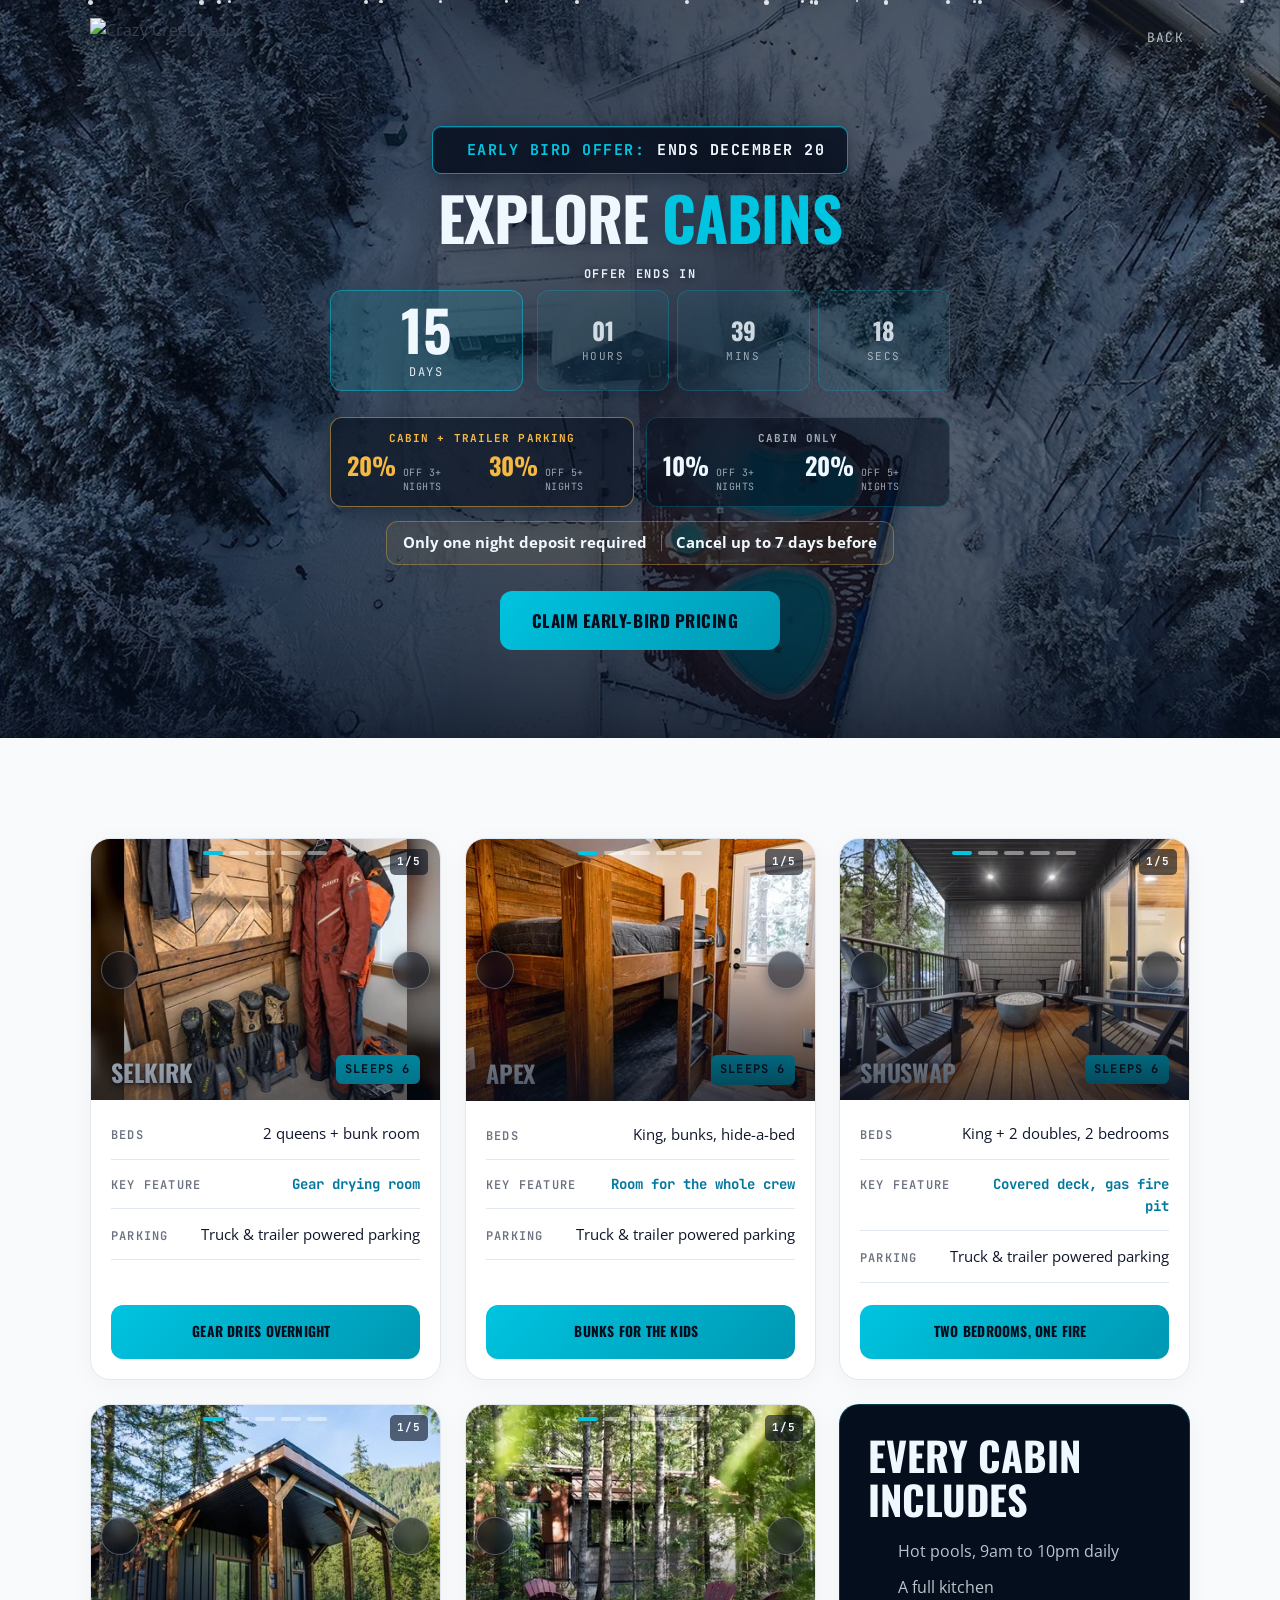
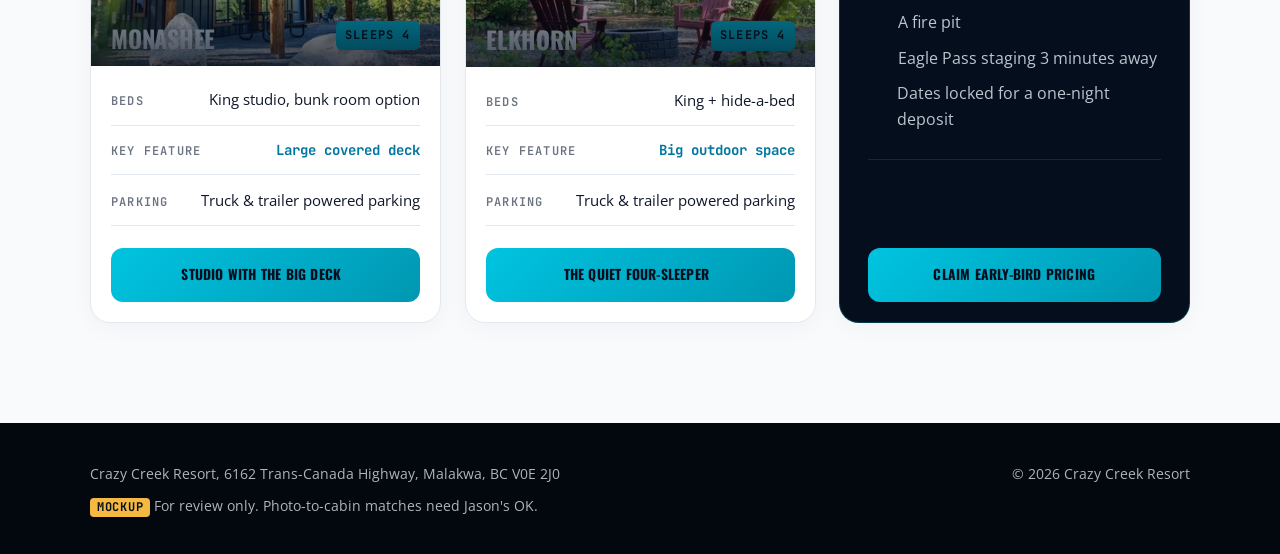
==== commit babad3ca: "fix(page-2): close the hole around the Explore cabins headline The headline sat in the group gap on " ====
--- a/page-2.html
+++ b/page-2.html
@@ -13,8 +13,8 @@
   <link rel="preconnect" href="https://fonts.googleapis.com">
   <link rel="preconnect" href="https://fonts.gstatic.com" crossorigin>
   <link rel="stylesheet" href="https://fonts.googleapis.com/css2?family=Oswald:wght@700&family=Open+Sans:wght@400;600;700&family=JetBrains+Mono:wght@500;700&display=swap">
-  <link rel="preload" as="image" href="img/card-selkirk-1-400.webp?v=121" imagesrcset="img/card-selkirk-1-400.webp?v=121 400w, img/card-selkirk-1-800.webp?v=121 800w" imagesizes="(min-width: 1025px) 400px, (min-width: 769px) 48vw, 92vw" fetchpriority="high">
-  <link rel="stylesheet" href="sled.css?v=121">
+  <link rel="preload" as="image" href="img/card-selkirk-1-400.webp?v=122" imagesrcset="img/card-selkirk-1-400.webp?v=122 400w, img/card-selkirk-1-800.webp?v=122 800w" imagesizes="(min-width: 1025px) 400px, (min-width: 769px) 48vw, 92vw" fetchpriority="high">
+  <link rel="stylesheet" href="sled.css?v=122">
   <link rel="stylesheet" href="https://cdn.jsdelivr.net/npm/@fortawesome/fontawesome-free@7.3.1/css/fontawesome.min.css" media="print" onload="this.media='all'">
   <link rel="stylesheet" href="https://cdn.jsdelivr.net/npm/@fortawesome/fontawesome-free@7.3.1/css/solid.min.css" media="print" onload="this.media='all'">
 </head>
@@ -31,8 +31,8 @@
     <!-- Short cinematic band: same hero language as page 1 -->
     <section class="cc-hero cc-hero--short cc-hero--center">
       <picture class="cc-hero__media">
-        <source media="(min-width: 768px)" srcset="img/cabins-aerial-desktop.webp?v=121" width="2160" height="1216">
-        <img src="img/cabins-aerial-mobile.webp?v=121" alt="" width="860" height="1216">
+        <source media="(min-width: 768px)" srcset="img/cabins-aerial-desktop.webp?v=122" width="2160" height="1216">
+        <img src="img/cabins-aerial-mobile.webp?v=122" alt="" width="860" height="1216">
       </picture>
       <div class="cc-snow" aria-hidden="true"></div>
       <div class="cc-hero__inner">
@@ -72,11 +72,11 @@
 
           <li class="cc-card cc-card--scrim-light">
             <div class="cc-card__media cc-gal" data-gallery>
-                  <img class="cc-shot is-on" src="img/card-selkirk-1-800.webp?v=121" srcset="img/card-selkirk-1-400.webp?v=121 400w, img/card-selkirk-1-800.webp?v=121 800w" sizes="(min-width: 1025px) 400px, (min-width: 769px) 48vw, 92vw" alt="Selkirk gear drying room with a suit, boots, gloves and helmets on powered dryers" width="800" height="600" decoding="async" fetchpriority="high">
-                  <img class="cc-shot" src="img/card-selkirk-2-800.webp?v=121" srcset="img/card-selkirk-2-400.webp?v=121 400w, img/card-selkirk-2-800.webp?v=121 800w" sizes="(min-width: 1025px) 400px, (min-width: 769px) 48vw, 92vw" alt="Selkirk living area with the stone fireplace" width="800" height="600" decoding="async" loading="lazy">
-                  <img class="cc-shot" src="img/card-selkirk-3-800.webp?v=121" srcset="img/card-selkirk-3-400.webp?v=121 400w, img/card-selkirk-3-800.webp?v=121 800w" sizes="(min-width: 1025px) 400px, (min-width: 769px) 48vw, 92vw" alt="Selkirk bunk room" width="800" height="600" decoding="async" loading="lazy">
-                  <img class="cc-shot" src="img/card-selkirk-4-800.webp?v=121" srcset="img/card-selkirk-4-400.webp?v=121 400w, img/card-selkirk-4-800.webp?v=121 800w" sizes="(min-width: 1025px) 400px, (min-width: 769px) 48vw, 92vw" alt="Selkirk covered deck" width="800" height="600" decoding="async" loading="lazy">
-                  <img class="cc-shot" src="img/card-selkirk-5-800.webp?v=121" srcset="img/card-selkirk-5-400.webp?v=121 400w, img/card-selkirk-5-800.webp?v=121 800w" sizes="(min-width: 1025px) 400px, (min-width: 769px) 48vw, 92vw" alt="Selkirk exterior" width="800" height="600" decoding="async" loading="lazy">
+                  <img class="cc-shot is-on" src="img/card-selkirk-1-800.webp?v=122" srcset="img/card-selkirk-1-400.webp?v=122 400w, img/card-selkirk-1-800.webp?v=122 800w" sizes="(min-width: 1025px) 400px, (min-width: 769px) 48vw, 92vw" alt="Selkirk gear drying room with a suit, boots, gloves and helmets on powered dryers" width="800" height="600" decoding="async" fetchpriority="high">
+                  <img class="cc-shot" src="img/card-selkirk-2-800.webp?v=122" srcset="img/card-selkirk-2-400.webp?v=122 400w, img/card-selkirk-2-800.webp?v=122 800w" sizes="(min-width: 1025px) 400px, (min-width: 769px) 48vw, 92vw" alt="Selkirk living area with the stone fireplace" width="800" height="600" decoding="async" loading="lazy">
+                  <img class="cc-shot" src="img/card-selkirk-3-800.webp?v=122" srcset="img/card-selkirk-3-400.webp?v=122 400w, img/card-selkirk-3-800.webp?v=122 800w" sizes="(min-width: 1025px) 400px, (min-width: 769px) 48vw, 92vw" alt="Selkirk bunk room" width="800" height="600" decoding="async" loading="lazy">
+                  <img class="cc-shot" src="img/card-selkirk-4-800.webp?v=122" srcset="img/card-selkirk-4-400.webp?v=122 400w, img/card-selkirk-4-800.webp?v=122 800w" sizes="(min-width: 1025px) 400px, (min-width: 769px) 48vw, 92vw" alt="Selkirk covered deck" width="800" height="600" decoding="async" loading="lazy">
+                  <img class="cc-shot" src="img/card-selkirk-5-800.webp?v=122" srcset="img/card-selkirk-5-400.webp?v=122 400w, img/card-selkirk-5-800.webp?v=122 800w" sizes="(min-width: 1025px) 400px, (min-width: 769px) 48vw, 92vw" alt="Selkirk exterior" width="800" height="600" decoding="async" loading="lazy">
               <button type="button" class="cc-gal__nav cc-gal__nav--prev" data-prev aria-label="Previous photo of the Selkirk"><i class="fa-solid fa-chevron-left" aria-hidden="true"></i></button>
               <button type="button" class="cc-gal__nav cc-gal__nav--next" data-next aria-label="Next photo of the Selkirk"><i class="fa-solid fa-chevron-right" aria-hidden="true"></i></button>
               <div class="cc-gal__dots"><button type="button" class="cc-dot is-on" data-go="0" aria-label="Photo 1 of 5" aria-current="true"></button><button type="button" class="cc-dot" data-go="1" aria-label="Photo 2 of 5"></button><button type="button" class="cc-dot" data-go="2" aria-label="Photo 3 of 5"></button><button type="button" class="cc-dot" data-go="3" aria-label="Photo 4 of 5"></button><button type="button" class="cc-dot" data-go="4" aria-label="Photo 5 of 5"></button></div>
@@ -95,11 +95,11 @@
 
           <li class="cc-card">
             <div class="cc-card__media cc-gal" data-gallery>
-                  <img class="cc-shot is-on" src="img/card-apex-1-800.webp?v=121" srcset="img/card-apex-1-400.webp?v=121 400w, img/card-apex-1-800.webp?v=121 800w" sizes="(min-width: 1025px) 400px, (min-width: 769px) 48vw, 92vw" alt="Apex bunk room" width="800" height="600" decoding="async" loading="lazy">
-                  <img class="cc-shot" src="img/card-apex-2-800.webp?v=121" srcset="img/card-apex-2-400.webp?v=121 400w, img/card-apex-2-800.webp?v=121 800w" sizes="(min-width: 1025px) 400px, (min-width: 769px) 48vw, 92vw" alt="Apex open living area" width="800" height="600" decoding="async" loading="lazy">
-                  <img class="cc-shot" src="img/card-apex-3-800.webp?v=121" srcset="img/card-apex-3-400.webp?v=121 400w, img/card-apex-3-800.webp?v=121 800w" sizes="(min-width: 1025px) 400px, (min-width: 769px) 48vw, 92vw" alt="Apex king bedroom" width="800" height="600" decoding="async" loading="lazy">
-                  <img class="cc-shot" src="img/card-apex-4-800.webp?v=121" srcset="img/card-apex-4-400.webp?v=121 400w, img/card-apex-4-800.webp?v=121 800w" sizes="(min-width: 1025px) 400px, (min-width: 769px) 48vw, 92vw" alt="Apex kitchen" width="800" height="600" decoding="async" loading="lazy">
-                  <img class="cc-shot" src="img/card-apex-5-800.webp?v=121" srcset="img/card-apex-5-400.webp?v=121 400w, img/card-apex-5-800.webp?v=121 800w" sizes="(min-width: 1025px) 400px, (min-width: 769px) 48vw, 92vw" alt="Apex exterior" width="800" height="600" decoding="async" loading="lazy">
+                  <img class="cc-shot is-on" src="img/card-apex-1-800.webp?v=122" srcset="img/card-apex-1-400.webp?v=122 400w, img/card-apex-1-800.webp?v=122 800w" sizes="(min-width: 1025px) 400px, (min-width: 769px) 48vw, 92vw" alt="Apex bunk room" width="800" height="600" decoding="async" loading="lazy">
+                  <img class="cc-shot" src="img/card-apex-2-800.webp?v=122" srcset="img/card-apex-2-400.webp?v=122 400w, img/card-apex-2-800.webp?v=122 800w" sizes="(min-width: 1025px) 400px, (min-width: 769px) 48vw, 92vw" alt="Apex open living area" width="800" height="600" decoding="async" loading="lazy">
+                  <img class="cc-shot" src="img/card-apex-3-800.webp?v=122" srcset="img/card-apex-3-400.webp?v=122 400w, img/card-apex-3-800.webp?v=122 800w" sizes="(min-width: 1025px) 400px, (min-width: 769px) 48vw, 92vw" alt="Apex king bedroom" width="800" height="600" decoding="async" loading="lazy">
+                  <img class="cc-shot" src="img/card-apex-4-800.webp?v=122" srcset="img/card-apex-4-400.webp?v=122 400w, img/card-apex-4-800.webp?v=122 800w" sizes="(min-width: 1025px) 400px, (min-width: 769px) 48vw, 92vw" alt="Apex kitchen" width="800" height="600" decoding="async" loading="lazy">
+                  <img class="cc-shot" src="img/card-apex-5-800.webp?v=122" srcset="img/card-apex-5-400.webp?v=122 400w, img/card-apex-5-800.webp?v=122 800w" sizes="(min-width: 1025px) 400px, (min-width: 769px) 48vw, 92vw" alt="Apex exterior" width="800" height="600" decoding="async" loading="lazy">
               <button type="button" class="cc-gal__nav cc-gal__nav--prev" data-prev aria-label="Previous photo of the Apex"><i class="fa-solid fa-chevron-left" aria-hidden="true"></i></button>
               <button type="button" class="cc-gal__nav cc-gal__nav--next" data-next aria-label="Next photo of the Apex"><i class="fa-solid fa-chevron-right" aria-hidden="true"></i></button>
               <div class="cc-gal__dots"><button type="button" class="cc-dot is-on" data-go="0" aria-label="Photo 1 of 5" aria-current="true"></button><button type="button" class="cc-dot" data-go="1" aria-label="Photo 2 of 5"></button><button type="button" class="cc-dot" data-go="2" aria-label="Photo 3 of 5"></button><button type="button" class="cc-dot" data-go="3" aria-label="Photo 4 of 5"></button><button type="button" class="cc-dot" data-go="4" aria-label="Photo 5 of 5"></button></div>
@@ -118,11 +118,11 @@
 
           <li class="cc-card">
             <div class="cc-card__media cc-gal" data-gallery>
-                  <img class="cc-shot is-on" src="img/card-shuswap-1-800.webp?v=121" srcset="img/card-shuswap-1-400.webp?v=121 400w, img/card-shuswap-1-800.webp?v=121 800w" sizes="(min-width: 1025px) 400px, (min-width: 769px) 48vw, 92vw" alt="Shuswap covered deck with the gas fire pit" width="800" height="600" decoding="async" loading="lazy">
-                  <img class="cc-shot" src="img/card-shuswap-2-800.webp?v=121" srcset="img/card-shuswap-2-400.webp?v=121 400w, img/card-shuswap-2-800.webp?v=121 800w" sizes="(min-width: 1025px) 400px, (min-width: 769px) 48vw, 92vw" alt="Shuswap open living space" width="800" height="600" decoding="async" loading="lazy">
-                  <img class="cc-shot" src="img/card-shuswap-3-800.webp?v=121" srcset="img/card-shuswap-3-400.webp?v=121 400w, img/card-shuswap-3-800.webp?v=121 800w" sizes="(min-width: 1025px) 400px, (min-width: 769px) 48vw, 92vw" alt="Shuswap master bedroom" width="800" height="600" decoding="async" loading="lazy">
-                  <img class="cc-shot" src="img/card-shuswap-4-800.webp?v=121" srcset="img/card-shuswap-4-400.webp?v=121 400w, img/card-shuswap-4-800.webp?v=121 800w" sizes="(min-width: 1025px) 400px, (min-width: 769px) 48vw, 92vw" alt="Shuswap second bedroom with two doubles" width="800" height="600" decoding="async" loading="lazy">
-                  <img class="cc-shot" src="img/card-shuswap-5-800.webp?v=121" srcset="img/card-shuswap-5-400.webp?v=121 400w, img/card-shuswap-5-800.webp?v=121 800w" sizes="(min-width: 1025px) 400px, (min-width: 769px) 48vw, 92vw" alt="Shuswap exterior" width="800" height="600" decoding="async" loading="lazy">
+                  <img class="cc-shot is-on" src="img/card-shuswap-1-800.webp?v=122" srcset="img/card-shuswap-1-400.webp?v=122 400w, img/card-shuswap-1-800.webp?v=122 800w" sizes="(min-width: 1025px) 400px, (min-width: 769px) 48vw, 92vw" alt="Shuswap covered deck with the gas fire pit" width="800" height="600" decoding="async" loading="lazy">
+                  <img class="cc-shot" src="img/card-shuswap-2-800.webp?v=122" srcset="img/card-shuswap-2-400.webp?v=122 400w, img/card-shuswap-2-800.webp?v=122 800w" sizes="(min-width: 1025px) 400px, (min-width: 769px) 48vw, 92vw" alt="Shuswap open living space" width="800" height="600" decoding="async" loading="lazy">
+                  <img class="cc-shot" src="img/card-shuswap-3-800.webp?v=122" srcset="img/card-shuswap-3-400.webp?v=122 400w, img/card-shuswap-3-800.webp?v=122 800w" sizes="(min-width: 1025px) 400px, (min-width: 769px) 48vw, 92vw" alt="Shuswap master bedroom" width="800" height="600" decoding="async" loading="lazy">
+                  <img class="cc-shot" src="img/card-shuswap-4-800.webp?v=122" srcset="img/card-shuswap-4-400.webp?v=122 400w, img/card-shuswap-4-800.webp?v=122 800w" sizes="(min-width: 1025px) 400px, (min-width: 769px) 48vw, 92vw" alt="Shuswap second bedroom with two doubles" width="800" height="600" decoding="async" loading="lazy">
+                  <img class="cc-shot" src="img/card-shuswap-5-800.webp?v=122" srcset="img/card-shuswap-5-400.webp?v=122 400w, img/card-shuswap-5-800.webp?v=122 800w" sizes="(min-width: 1025px) 400px, (min-width: 769px) 48vw, 92vw" alt="Shuswap exterior" width="800" height="600" decoding="async" loading="lazy">
               <button type="button" class="cc-gal__nav cc-gal__nav--prev" data-prev aria-label="Previous photo of the Shuswap"><i class="fa-solid fa-chevron-left" aria-hidden="true"></i></button>
               <button type="button" class="cc-gal__nav cc-gal__nav--next" data-next aria-label="Next photo of the Shuswap"><i class="fa-solid fa-chevron-right" aria-hidden="true"></i></button>
               <div class="cc-gal__dots"><button type="button" class="cc-dot is-on" data-go="0" aria-label="Photo 1 of 5" aria-current="true"></button><button type="button" class="cc-dot" data-go="1" aria-label="Photo 2 of 5"></button><button type="button" class="cc-dot" data-go="2" aria-label="Photo 3 of 5"></button><button type="button" class="cc-dot" data-go="3" aria-label="Photo 4 of 5"></button><button type="button" class="cc-dot" data-go="4" aria-label="Photo 5 of 5"></button></div>
@@ -141,11 +141,11 @@
 
           <li class="cc-card">
             <div class="cc-card__media cc-gal" data-gallery>
-                  <img class="cc-shot is-on" src="img/card-monashee-1-800.webp?v=121" srcset="img/card-monashee-1-400.webp?v=121 400w, img/card-monashee-1-800.webp?v=121 800w" sizes="(min-width: 1025px) 400px, (min-width: 769px) 48vw, 92vw" alt="Monashee exterior and large covered deck" width="800" height="600" decoding="async" loading="lazy">
-                  <img class="cc-shot" src="img/card-monashee-2-800.webp?v=121" srcset="img/card-monashee-2-400.webp?v=121 400w, img/card-monashee-2-800.webp?v=121 800w" sizes="(min-width: 1025px) 400px, (min-width: 769px) 48vw, 92vw" alt="Monashee studio interior" width="800" height="600" decoding="async" loading="lazy">
-                  <img class="cc-shot" src="img/card-monashee-3-800.webp?v=121" srcset="img/card-monashee-3-400.webp?v=121 400w, img/card-monashee-3-800.webp?v=121 800w" sizes="(min-width: 1025px) 400px, (min-width: 769px) 48vw, 92vw" alt="Monashee bunk room" width="800" height="600" decoding="async" loading="lazy">
-                  <img class="cc-shot" src="img/card-monashee-4-800.webp?v=121" srcset="img/card-monashee-4-400.webp?v=121 400w, img/card-monashee-4-800.webp?v=121 800w" sizes="(min-width: 1025px) 400px, (min-width: 769px) 48vw, 92vw" alt="Monashee kitchenette" width="800" height="600" decoding="async" loading="lazy">
-                  <img class="cc-shot" src="img/card-monashee-5-800.webp?v=121" srcset="img/card-monashee-5-400.webp?v=121 400w, img/card-monashee-5-800.webp?v=121 800w" sizes="(min-width: 1025px) 400px, (min-width: 769px) 48vw, 92vw" alt="Monashee interior" width="800" height="600" decoding="async" loading="lazy">
+                  <img class="cc-shot is-on" src="img/card-monashee-1-800.webp?v=122" srcset="img/card-monashee-1-400.webp?v=122 400w, img/card-monashee-1-800.webp?v=122 800w" sizes="(min-width: 1025px) 400px, (min-width: 769px) 48vw, 92vw" alt="Monashee exterior and large covered deck" width="800" height="600" decoding="async" loading="lazy">
+                  <img class="cc-shot" src="img/card-monashee-2-800.webp?v=122" srcset="img/card-monashee-2-400.webp?v=122 400w, img/card-monashee-2-800.webp?v=122 800w" sizes="(min-width: 1025px) 400px, (min-width: 769px) 48vw, 92vw" alt="Monashee studio interior" width="800" height="600" decoding="async" loading="lazy">
+                  <img class="cc-shot" src="img/card-monashee-3-800.webp?v=122" srcset="img/card-monashee-3-400.webp?v=122 400w, img/card-monashee-3-800.webp?v=122 800w" sizes="(min-width: 1025px) 400px, (min-width: 769px) 48vw, 92vw" alt="Monashee bunk room" width="800" height="600" decoding="async" loading="lazy">
+                  <img class="cc-shot" src="img/card-monashee-4-800.webp?v=122" srcset="img/card-monashee-4-400.webp?v=122 400w, img/card-monashee-4-800.webp?v=122 800w" sizes="(min-width: 1025px) 400px, (min-width: 769px) 48vw, 92vw" alt="Monashee kitchenette" width="800" height="600" decoding="async" loading="lazy">
+                  <img class="cc-shot" src="img/card-monashee-5-800.webp?v=122" srcset="img/card-monashee-5-400.webp?v=122 400w, img/card-monashee-5-800.webp?v=122 800w" sizes="(min-width: 1025px) 400px, (min-width: 769px) 48vw, 92vw" alt="Monashee interior" width="800" height="600" decoding="async" loading="lazy">
               <button type="button" class="cc-gal__nav cc-gal__nav--prev" data-prev aria-label="Previous photo of the Monashee"><i class="fa-solid fa-chevron-left" aria-hidden="true"></i></button>
               <button type="button" class="cc-gal__nav cc-gal__nav--next" data-next aria-label="Next photo of the Monashee"><i class="fa-solid fa-chevron-right" aria-hidden="true"></i></button>
               <div class="cc-gal__dots"><button type="button" class="cc-dot is-on" data-go="0" aria-label="Photo 1 of 5" aria-current="true"></button><button type="button" class="cc-dot" data-go="1" aria-label="Photo 2 of 5"></button><button type="button" class="cc-dot" data-go="2" aria-label="Photo 3 of 5"></button><button type="button" class="cc-dot" data-go="3" aria-label="Photo 4 of 5"></button><button type="button" class="cc-dot" data-go="4" aria-label="Photo 5 of 5"></button></div>
@@ -164,11 +164,11 @@
 
           <li class="cc-card">
             <div class="cc-card__media cc-gal" data-gallery>
-                  <img class="cc-shot is-on" src="img/card-elkhorn-1-800.webp?v=121" srcset="img/card-elkhorn-1-400.webp?v=121 400w, img/card-elkhorn-1-800.webp?v=121 800w" sizes="(min-width: 1025px) 400px, (min-width: 769px) 48vw, 92vw" alt="Elkhorn outdoor space" width="800" height="600" decoding="async" loading="lazy">
-                  <img class="cc-shot" src="img/card-elkhorn-2-800.webp?v=121" srcset="img/card-elkhorn-2-400.webp?v=121 400w, img/card-elkhorn-2-800.webp?v=121 800w" sizes="(min-width: 1025px) 400px, (min-width: 769px) 48vw, 92vw" alt="Elkhorn living area" width="800" height="600" decoding="async" loading="lazy">
-                  <img class="cc-shot" src="img/card-elkhorn-3-800.webp?v=121" srcset="img/card-elkhorn-3-400.webp?v=121 400w, img/card-elkhorn-3-800.webp?v=121 800w" sizes="(min-width: 1025px) 400px, (min-width: 769px) 48vw, 92vw" alt="Elkhorn king bedroom" width="800" height="600" decoding="async" loading="lazy">
-                  <img class="cc-shot" src="img/card-elkhorn-4-800.webp?v=121" srcset="img/card-elkhorn-4-400.webp?v=121 400w, img/card-elkhorn-4-800.webp?v=121 800w" sizes="(min-width: 1025px) 400px, (min-width: 769px) 48vw, 92vw" alt="Elkhorn kitchen" width="800" height="600" decoding="async" loading="lazy">
-                  <img class="cc-shot" src="img/card-elkhorn-5-800.webp?v=121" srcset="img/card-elkhorn-5-400.webp?v=121 400w, img/card-elkhorn-5-800.webp?v=121 800w" sizes="(min-width: 1025px) 400px, (min-width: 769px) 48vw, 92vw" alt="Elkhorn bathroom" width="800" height="600" decoding="async" loading="lazy">
+                  <img class="cc-shot is-on" src="img/card-elkhorn-1-800.webp?v=122" srcset="img/card-elkhorn-1-400.webp?v=122 400w, img/card-elkhorn-1-800.webp?v=122 800w" sizes="(min-width: 1025px) 400px, (min-width: 769px) 48vw, 92vw" alt="Elkhorn outdoor space" width="800" height="600" decoding="async" loading="lazy">
+                  <img class="cc-shot" src="img/card-elkhorn-2-800.webp?v=122" srcset="img/card-elkhorn-2-400.webp?v=122 400w, img/card-elkhorn-2-800.webp?v=122 800w" sizes="(min-width: 1025px) 400px, (min-width: 769px) 48vw, 92vw" alt="Elkhorn living area" width="800" height="600" decoding="async" loading="lazy">
+                  <img class="cc-shot" src="img/card-elkhorn-3-800.webp?v=122" srcset="img/card-elkhorn-3-400.webp?v=122 400w, img/card-elkhorn-3-800.webp?v=122 800w" sizes="(min-width: 1025px) 400px, (min-width: 769px) 48vw, 92vw" alt="Elkhorn king bedroom" width="800" height="600" decoding="async" loading="lazy">
+                  <img class="cc-shot" src="img/card-elkhorn-4-800.webp?v=122" srcset="img/card-elkhorn-4-400.webp?v=122 400w, img/card-elkhorn-4-800.webp?v=122 800w" sizes="(min-width: 1025px) 400px, (min-width: 769px) 48vw, 92vw" alt="Elkhorn kitchen" width="800" height="600" decoding="async" loading="lazy">
+                  <img class="cc-shot" src="img/card-elkhorn-5-800.webp?v=122" srcset="img/card-elkhorn-5-400.webp?v=122 400w, img/card-elkhorn-5-800.webp?v=122 800w" sizes="(min-width: 1025px) 400px, (min-width: 769px) 48vw, 92vw" alt="Elkhorn bathroom" width="800" height="600" decoding="async" loading="lazy">
               <button type="button" class="cc-gal__nav cc-gal__nav--prev" data-prev aria-label="Previous photo of the Elkhorn"><i class="fa-solid fa-chevron-left" aria-hidden="true"></i></button>
               <button type="button" class="cc-gal__nav cc-gal__nav--next" data-next aria-label="Next photo of the Elkhorn"><i class="fa-solid fa-chevron-right" aria-hidden="true"></i></button>
               <div class="cc-gal__dots"><button type="button" class="cc-dot is-on" data-go="0" aria-label="Photo 1 of 5" aria-current="true"></button><button type="button" class="cc-dot" data-go="1" aria-label="Photo 2 of 5"></button><button type="button" class="cc-dot" data-go="2" aria-label="Photo 3 of 5"></button><button type="button" class="cc-dot" data-go="3" aria-label="Photo 4 of 5"></button><button type="button" class="cc-dot" data-go="4" aria-label="Photo 5 of 5"></button></div>
@@ -214,6 +214,6 @@
     <a data-step-link href="page-3.html" class="cc-btn cc-btn--block">Claim early-bird pricing</a>
   </div>
 
-  <script src="funnel.js?v=121" defer></script>
+  <script src="funnel.js?v=122" defer></script>
 </body>
 </html>
--- a/sled.css
+++ b/sled.css
@@ -886,15 +886,17 @@
    Two classes, so these beat the shared height tiers on specificity alone and
    do not depend on source order. */
 @media (min-width: 768px) {
-  .cc-hero--short.cc-hero--center { min-height: min(86svh, 900px); }
+  .cc-hero--short.cc-hero--center { min-height: min(82svh, 860px); }
   .cc-hero--short.cc-hero--center .cc-hero__inner {
     --sp-group: 26px; --sp-step: 14px; --sp-tight: 6px; --sp-optical: 12px;
+    --sp-title: 14px;
     padding-top: 40px; padding-bottom: 44px;
   }
 }
 @media (min-width: 768px) and (min-height: 940px) {
   .cc-hero--short.cc-hero--center .cc-hero__inner {
     --sp-group: 32px; --sp-step: 18px; --sp-tight: 9px; --sp-optical: 16px;
+    --sp-title: 18px;
   }
 }
 /* A genuinely short window is the one case where this hero does run out of
@@ -905,6 +907,19 @@
   .cc-hero--short.cc-hero--center { min-height: 0; }
   .cc-hero--short.cc-hero--center .cc-hero__inner {
     --sp-group: 16px; --sp-step: 9px; --sp-tight: 4px; --sp-optical: 8px;
+    --sp-title: 8px;
     padding-top: 20px; padding-bottom: 24px;
   }
 }
+
+/* The headline sits in the group gap on both sides, which made its two gaps
+   the largest in the hero: 32px above and 48px below at 1080, against 9px
+   inside the countdown group. That reads as a hole around the title rather
+   than as rhythm. Give the title its own knob and pull it up to the chip, so
+   the two read as one masthead block and the group gaps below stay generous.
+   Below runs 4px looser than above: "EXPLORE CABINS" is all caps with no
+   descenders, so an equal measured gap looks tighter underneath. */
+@media (min-width: 768px) {
+  .cc-hero--short.cc-hero--center .cc-display { margin-top: var(--sp-title); }
+  .cc-hero--short.cc-hero--center .cc-display + .cc-clock__lead { margin-top: calc(var(--sp-title) + 4px); }
+}
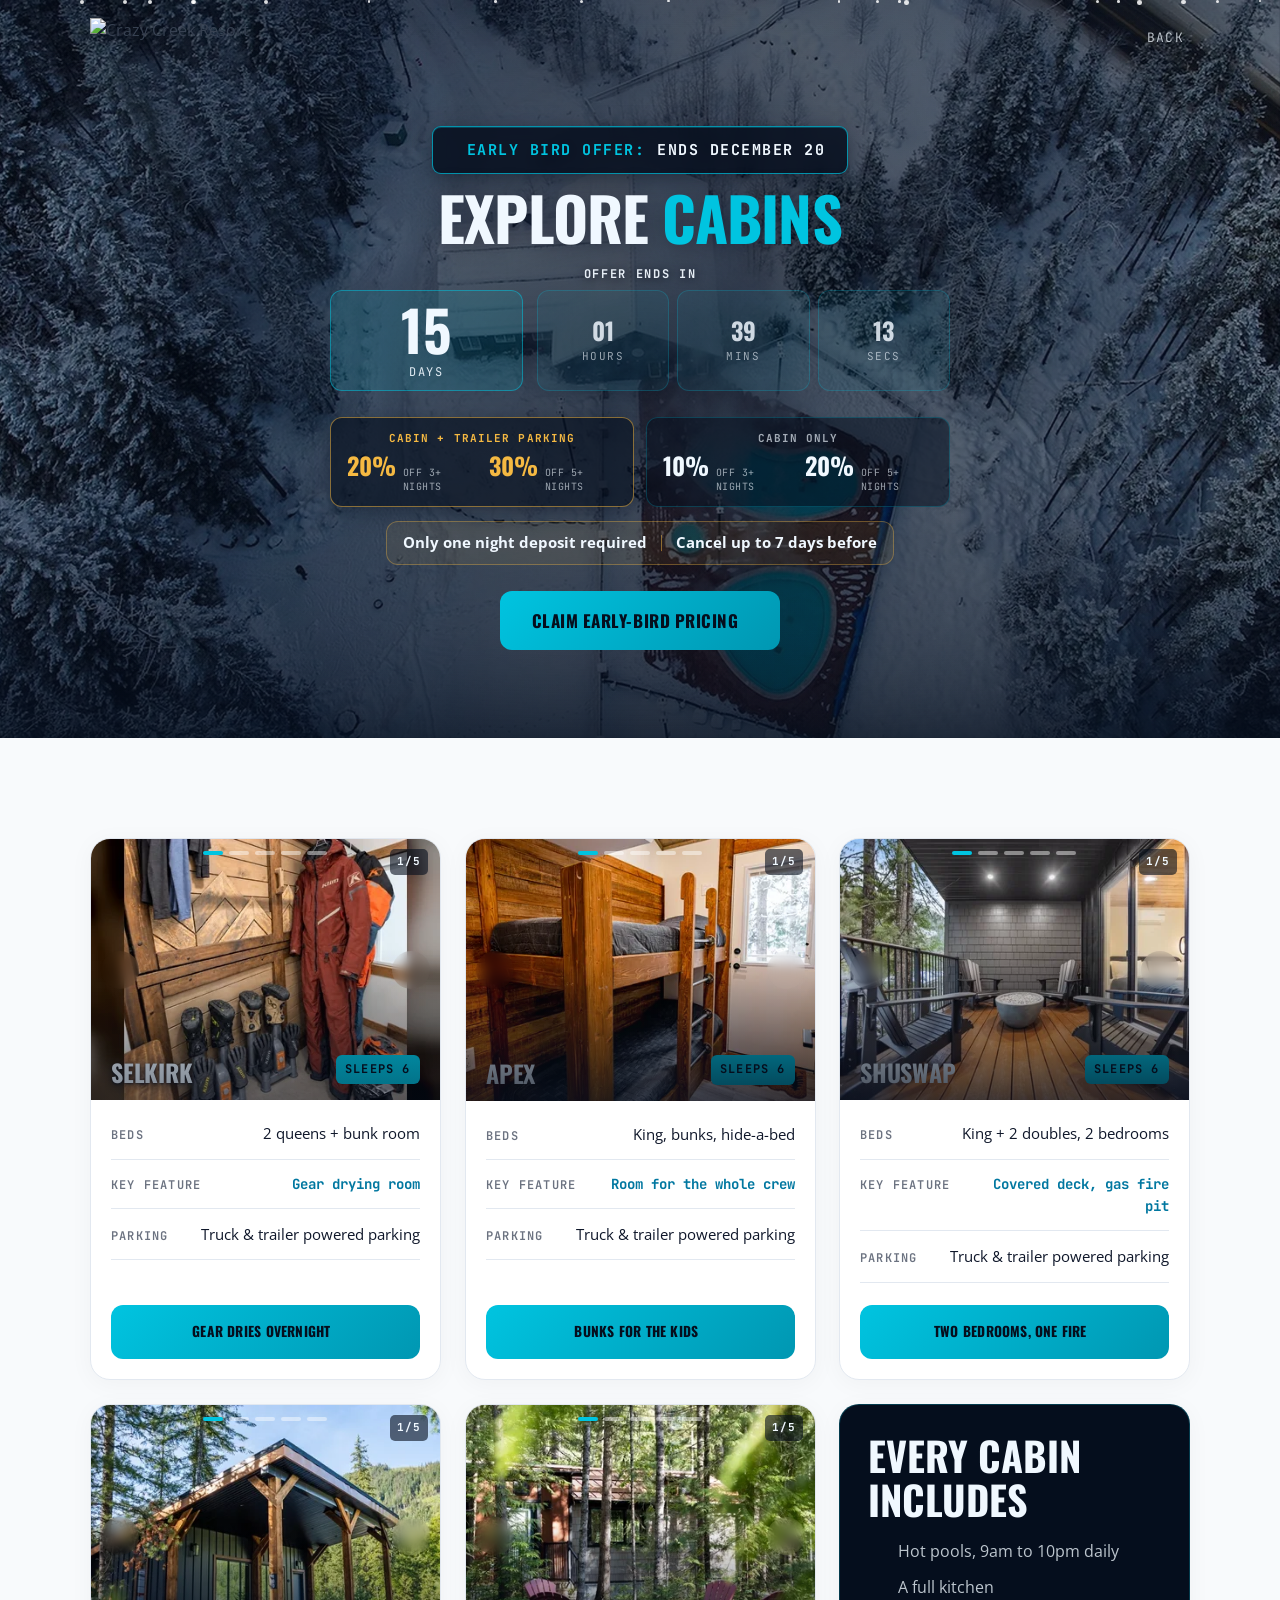
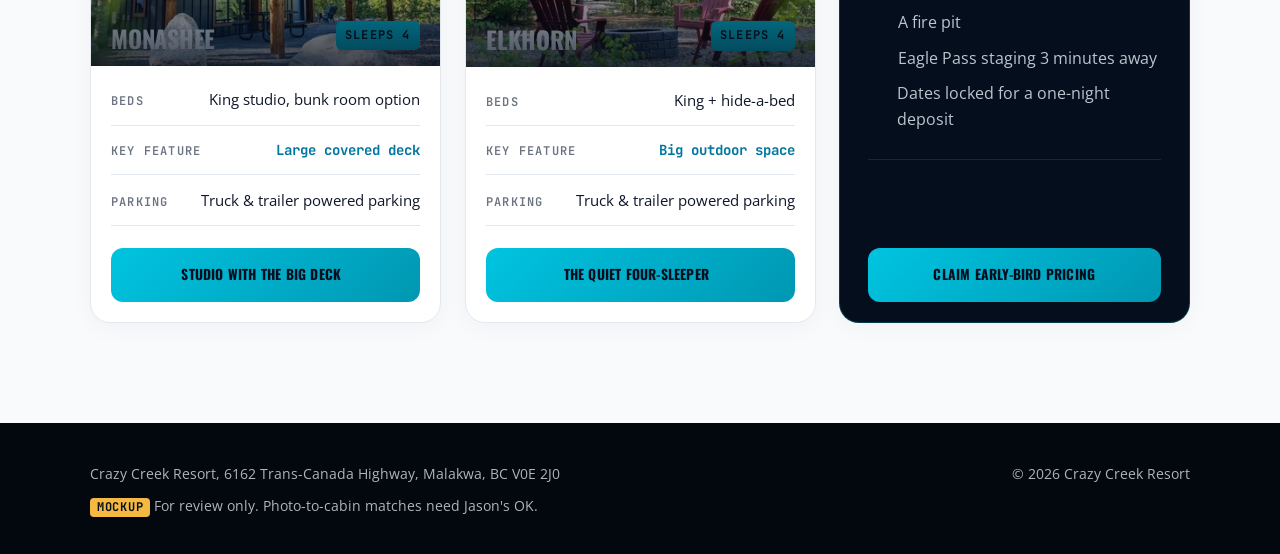
==== commit f850b302: "fix(page-3): close the 91px hole above the deposit pill An earlier pass made the left column a flex " ====
--- a/page-2.html
+++ b/page-2.html
@@ -13,8 +13,8 @@
   <link rel="preconnect" href="https://fonts.googleapis.com">
   <link rel="preconnect" href="https://fonts.gstatic.com" crossorigin>
   <link rel="stylesheet" href="https://fonts.googleapis.com/css2?family=Oswald:wght@700&family=Open+Sans:wght@400;600;700&family=JetBrains+Mono:wght@500;700&display=swap">
-  <link rel="preload" as="image" href="img/card-selkirk-1-400.webp?v=122" imagesrcset="img/card-selkirk-1-400.webp?v=122 400w, img/card-selkirk-1-800.webp?v=122 800w" imagesizes="(min-width: 1025px) 400px, (min-width: 769px) 48vw, 92vw" fetchpriority="high">
-  <link rel="stylesheet" href="sled.css?v=122">
+  <link rel="preload" as="image" href="img/card-selkirk-1-400.webp?v=123" imagesrcset="img/card-selkirk-1-400.webp?v=123 400w, img/card-selkirk-1-800.webp?v=123 800w" imagesizes="(min-width: 1025px) 400px, (min-width: 769px) 48vw, 92vw" fetchpriority="high">
+  <link rel="stylesheet" href="sled.css?v=123">
   <link rel="stylesheet" href="https://cdn.jsdelivr.net/npm/@fortawesome/fontawesome-free@7.3.1/css/fontawesome.min.css" media="print" onload="this.media='all'">
   <link rel="stylesheet" href="https://cdn.jsdelivr.net/npm/@fortawesome/fontawesome-free@7.3.1/css/solid.min.css" media="print" onload="this.media='all'">
 </head>
@@ -31,8 +31,8 @@
     <!-- Short cinematic band: same hero language as page 1 -->
     <section class="cc-hero cc-hero--short cc-hero--center">
       <picture class="cc-hero__media">
-        <source media="(min-width: 768px)" srcset="img/cabins-aerial-desktop.webp?v=122" width="2160" height="1216">
-        <img src="img/cabins-aerial-mobile.webp?v=122" alt="" width="860" height="1216">
+        <source media="(min-width: 768px)" srcset="img/cabins-aerial-desktop.webp?v=123" width="2160" height="1216">
+        <img src="img/cabins-aerial-mobile.webp?v=123" alt="" width="860" height="1216">
       </picture>
       <div class="cc-snow" aria-hidden="true"></div>
       <div class="cc-hero__inner">
@@ -72,11 +72,11 @@
 
           <li class="cc-card cc-card--scrim-light">
             <div class="cc-card__media cc-gal" data-gallery>
-                  <img class="cc-shot is-on" src="img/card-selkirk-1-800.webp?v=122" srcset="img/card-selkirk-1-400.webp?v=122 400w, img/card-selkirk-1-800.webp?v=122 800w" sizes="(min-width: 1025px) 400px, (min-width: 769px) 48vw, 92vw" alt="Selkirk gear drying room with a suit, boots, gloves and helmets on powered dryers" width="800" height="600" decoding="async" fetchpriority="high">
-                  <img class="cc-shot" src="img/card-selkirk-2-800.webp?v=122" srcset="img/card-selkirk-2-400.webp?v=122 400w, img/card-selkirk-2-800.webp?v=122 800w" sizes="(min-width: 1025px) 400px, (min-width: 769px) 48vw, 92vw" alt="Selkirk living area with the stone fireplace" width="800" height="600" decoding="async" loading="lazy">
-                  <img class="cc-shot" src="img/card-selkirk-3-800.webp?v=122" srcset="img/card-selkirk-3-400.webp?v=122 400w, img/card-selkirk-3-800.webp?v=122 800w" sizes="(min-width: 1025px) 400px, (min-width: 769px) 48vw, 92vw" alt="Selkirk bunk room" width="800" height="600" decoding="async" loading="lazy">
-                  <img class="cc-shot" src="img/card-selkirk-4-800.webp?v=122" srcset="img/card-selkirk-4-400.webp?v=122 400w, img/card-selkirk-4-800.webp?v=122 800w" sizes="(min-width: 1025px) 400px, (min-width: 769px) 48vw, 92vw" alt="Selkirk covered deck" width="800" height="600" decoding="async" loading="lazy">
-                  <img class="cc-shot" src="img/card-selkirk-5-800.webp?v=122" srcset="img/card-selkirk-5-400.webp?v=122 400w, img/card-selkirk-5-800.webp?v=122 800w" sizes="(min-width: 1025px) 400px, (min-width: 769px) 48vw, 92vw" alt="Selkirk exterior" width="800" height="600" decoding="async" loading="lazy">
+                  <img class="cc-shot is-on" src="img/card-selkirk-1-800.webp?v=123" srcset="img/card-selkirk-1-400.webp?v=123 400w, img/card-selkirk-1-800.webp?v=123 800w" sizes="(min-width: 1025px) 400px, (min-width: 769px) 48vw, 92vw" alt="Selkirk gear drying room with a suit, boots, gloves and helmets on powered dryers" width="800" height="600" decoding="async" fetchpriority="high">
+                  <img class="cc-shot" src="img/card-selkirk-2-800.webp?v=123" srcset="img/card-selkirk-2-400.webp?v=123 400w, img/card-selkirk-2-800.webp?v=123 800w" sizes="(min-width: 1025px) 400px, (min-width: 769px) 48vw, 92vw" alt="Selkirk living area with the stone fireplace" width="800" height="600" decoding="async" loading="lazy">
+                  <img class="cc-shot" src="img/card-selkirk-3-800.webp?v=123" srcset="img/card-selkirk-3-400.webp?v=123 400w, img/card-selkirk-3-800.webp?v=123 800w" sizes="(min-width: 1025px) 400px, (min-width: 769px) 48vw, 92vw" alt="Selkirk bunk room" width="800" height="600" decoding="async" loading="lazy">
+                  <img class="cc-shot" src="img/card-selkirk-4-800.webp?v=123" srcset="img/card-selkirk-4-400.webp?v=123 400w, img/card-selkirk-4-800.webp?v=123 800w" sizes="(min-width: 1025px) 400px, (min-width: 769px) 48vw, 92vw" alt="Selkirk covered deck" width="800" height="600" decoding="async" loading="lazy">
+                  <img class="cc-shot" src="img/card-selkirk-5-800.webp?v=123" srcset="img/card-selkirk-5-400.webp?v=123 400w, img/card-selkirk-5-800.webp?v=123 800w" sizes="(min-width: 1025px) 400px, (min-width: 769px) 48vw, 92vw" alt="Selkirk exterior" width="800" height="600" decoding="async" loading="lazy">
               <button type="button" class="cc-gal__nav cc-gal__nav--prev" data-prev aria-label="Previous photo of the Selkirk"><i class="fa-solid fa-chevron-left" aria-hidden="true"></i></button>
               <button type="button" class="cc-gal__nav cc-gal__nav--next" data-next aria-label="Next photo of the Selkirk"><i class="fa-solid fa-chevron-right" aria-hidden="true"></i></button>
               <div class="cc-gal__dots"><button type="button" class="cc-dot is-on" data-go="0" aria-label="Photo 1 of 5" aria-current="true"></button><button type="button" class="cc-dot" data-go="1" aria-label="Photo 2 of 5"></button><button type="button" class="cc-dot" data-go="2" aria-label="Photo 3 of 5"></button><button type="button" class="cc-dot" data-go="3" aria-label="Photo 4 of 5"></button><button type="button" class="cc-dot" data-go="4" aria-label="Photo 5 of 5"></button></div>
@@ -95,11 +95,11 @@
 
           <li class="cc-card">
             <div class="cc-card__media cc-gal" data-gallery>
-                  <img class="cc-shot is-on" src="img/card-apex-1-800.webp?v=122" srcset="img/card-apex-1-400.webp?v=122 400w, img/card-apex-1-800.webp?v=122 800w" sizes="(min-width: 1025px) 400px, (min-width: 769px) 48vw, 92vw" alt="Apex bunk room" width="800" height="600" decoding="async" loading="lazy">
-                  <img class="cc-shot" src="img/card-apex-2-800.webp?v=122" srcset="img/card-apex-2-400.webp?v=122 400w, img/card-apex-2-800.webp?v=122 800w" sizes="(min-width: 1025px) 400px, (min-width: 769px) 48vw, 92vw" alt="Apex open living area" width="800" height="600" decoding="async" loading="lazy">
-                  <img class="cc-shot" src="img/card-apex-3-800.webp?v=122" srcset="img/card-apex-3-400.webp?v=122 400w, img/card-apex-3-800.webp?v=122 800w" sizes="(min-width: 1025px) 400px, (min-width: 769px) 48vw, 92vw" alt="Apex king bedroom" width="800" height="600" decoding="async" loading="lazy">
-                  <img class="cc-shot" src="img/card-apex-4-800.webp?v=122" srcset="img/card-apex-4-400.webp?v=122 400w, img/card-apex-4-800.webp?v=122 800w" sizes="(min-width: 1025px) 400px, (min-width: 769px) 48vw, 92vw" alt="Apex kitchen" width="800" height="600" decoding="async" loading="lazy">
-                  <img class="cc-shot" src="img/card-apex-5-800.webp?v=122" srcset="img/card-apex-5-400.webp?v=122 400w, img/card-apex-5-800.webp?v=122 800w" sizes="(min-width: 1025px) 400px, (min-width: 769px) 48vw, 92vw" alt="Apex exterior" width="800" height="600" decoding="async" loading="lazy">
+                  <img class="cc-shot is-on" src="img/card-apex-1-800.webp?v=123" srcset="img/card-apex-1-400.webp?v=123 400w, img/card-apex-1-800.webp?v=123 800w" sizes="(min-width: 1025px) 400px, (min-width: 769px) 48vw, 92vw" alt="Apex bunk room" width="800" height="600" decoding="async" loading="lazy">
+                  <img class="cc-shot" src="img/card-apex-2-800.webp?v=123" srcset="img/card-apex-2-400.webp?v=123 400w, img/card-apex-2-800.webp?v=123 800w" sizes="(min-width: 1025px) 400px, (min-width: 769px) 48vw, 92vw" alt="Apex open living area" width="800" height="600" decoding="async" loading="lazy">
+                  <img class="cc-shot" src="img/card-apex-3-800.webp?v=123" srcset="img/card-apex-3-400.webp?v=123 400w, img/card-apex-3-800.webp?v=123 800w" sizes="(min-width: 1025px) 400px, (min-width: 769px) 48vw, 92vw" alt="Apex king bedroom" width="800" height="600" decoding="async" loading="lazy">
+                  <img class="cc-shot" src="img/card-apex-4-800.webp?v=123" srcset="img/card-apex-4-400.webp?v=123 400w, img/card-apex-4-800.webp?v=123 800w" sizes="(min-width: 1025px) 400px, (min-width: 769px) 48vw, 92vw" alt="Apex kitchen" width="800" height="600" decoding="async" loading="lazy">
+                  <img class="cc-shot" src="img/card-apex-5-800.webp?v=123" srcset="img/card-apex-5-400.webp?v=123 400w, img/card-apex-5-800.webp?v=123 800w" sizes="(min-width: 1025px) 400px, (min-width: 769px) 48vw, 92vw" alt="Apex exterior" width="800" height="600" decoding="async" loading="lazy">
               <button type="button" class="cc-gal__nav cc-gal__nav--prev" data-prev aria-label="Previous photo of the Apex"><i class="fa-solid fa-chevron-left" aria-hidden="true"></i></button>
               <button type="button" class="cc-gal__nav cc-gal__nav--next" data-next aria-label="Next photo of the Apex"><i class="fa-solid fa-chevron-right" aria-hidden="true"></i></button>
               <div class="cc-gal__dots"><button type="button" class="cc-dot is-on" data-go="0" aria-label="Photo 1 of 5" aria-current="true"></button><button type="button" class="cc-dot" data-go="1" aria-label="Photo 2 of 5"></button><button type="button" class="cc-dot" data-go="2" aria-label="Photo 3 of 5"></button><button type="button" class="cc-dot" data-go="3" aria-label="Photo 4 of 5"></button><button type="button" class="cc-dot" data-go="4" aria-label="Photo 5 of 5"></button></div>
@@ -118,11 +118,11 @@
 
           <li class="cc-card">
             <div class="cc-card__media cc-gal" data-gallery>
-                  <img class="cc-shot is-on" src="img/card-shuswap-1-800.webp?v=122" srcset="img/card-shuswap-1-400.webp?v=122 400w, img/card-shuswap-1-800.webp?v=122 800w" sizes="(min-width: 1025px) 400px, (min-width: 769px) 48vw, 92vw" alt="Shuswap covered deck with the gas fire pit" width="800" height="600" decoding="async" loading="lazy">
-                  <img class="cc-shot" src="img/card-shuswap-2-800.webp?v=122" srcset="img/card-shuswap-2-400.webp?v=122 400w, img/card-shuswap-2-800.webp?v=122 800w" sizes="(min-width: 1025px) 400px, (min-width: 769px) 48vw, 92vw" alt="Shuswap open living space" width="800" height="600" decoding="async" loading="lazy">
-                  <img class="cc-shot" src="img/card-shuswap-3-800.webp?v=122" srcset="img/card-shuswap-3-400.webp?v=122 400w, img/card-shuswap-3-800.webp?v=122 800w" sizes="(min-width: 1025px) 400px, (min-width: 769px) 48vw, 92vw" alt="Shuswap master bedroom" width="800" height="600" decoding="async" loading="lazy">
-                  <img class="cc-shot" src="img/card-shuswap-4-800.webp?v=122" srcset="img/card-shuswap-4-400.webp?v=122 400w, img/card-shuswap-4-800.webp?v=122 800w" sizes="(min-width: 1025px) 400px, (min-width: 769px) 48vw, 92vw" alt="Shuswap second bedroom with two doubles" width="800" height="600" decoding="async" loading="lazy">
-                  <img class="cc-shot" src="img/card-shuswap-5-800.webp?v=122" srcset="img/card-shuswap-5-400.webp?v=122 400w, img/card-shuswap-5-800.webp?v=122 800w" sizes="(min-width: 1025px) 400px, (min-width: 769px) 48vw, 92vw" alt="Shuswap exterior" width="800" height="600" decoding="async" loading="lazy">
+                  <img class="cc-shot is-on" src="img/card-shuswap-1-800.webp?v=123" srcset="img/card-shuswap-1-400.webp?v=123 400w, img/card-shuswap-1-800.webp?v=123 800w" sizes="(min-width: 1025px) 400px, (min-width: 769px) 48vw, 92vw" alt="Shuswap covered deck with the gas fire pit" width="800" height="600" decoding="async" loading="lazy">
+                  <img class="cc-shot" src="img/card-shuswap-2-800.webp?v=123" srcset="img/card-shuswap-2-400.webp?v=123 400w, img/card-shuswap-2-800.webp?v=123 800w" sizes="(min-width: 1025px) 400px, (min-width: 769px) 48vw, 92vw" alt="Shuswap open living space" width="800" height="600" decoding="async" loading="lazy">
+                  <img class="cc-shot" src="img/card-shuswap-3-800.webp?v=123" srcset="img/card-shuswap-3-400.webp?v=123 400w, img/card-shuswap-3-800.webp?v=123 800w" sizes="(min-width: 1025px) 400px, (min-width: 769px) 48vw, 92vw" alt="Shuswap master bedroom" width="800" height="600" decoding="async" loading="lazy">
+                  <img class="cc-shot" src="img/card-shuswap-4-800.webp?v=123" srcset="img/card-shuswap-4-400.webp?v=123 400w, img/card-shuswap-4-800.webp?v=123 800w" sizes="(min-width: 1025px) 400px, (min-width: 769px) 48vw, 92vw" alt="Shuswap second bedroom with two doubles" width="800" height="600" decoding="async" loading="lazy">
+                  <img class="cc-shot" src="img/card-shuswap-5-800.webp?v=123" srcset="img/card-shuswap-5-400.webp?v=123 400w, img/card-shuswap-5-800.webp?v=123 800w" sizes="(min-width: 1025px) 400px, (min-width: 769px) 48vw, 92vw" alt="Shuswap exterior" width="800" height="600" decoding="async" loading="lazy">
               <button type="button" class="cc-gal__nav cc-gal__nav--prev" data-prev aria-label="Previous photo of the Shuswap"><i class="fa-solid fa-chevron-left" aria-hidden="true"></i></button>
               <button type="button" class="cc-gal__nav cc-gal__nav--next" data-next aria-label="Next photo of the Shuswap"><i class="fa-solid fa-chevron-right" aria-hidden="true"></i></button>
               <div class="cc-gal__dots"><button type="button" class="cc-dot is-on" data-go="0" aria-label="Photo 1 of 5" aria-current="true"></button><button type="button" class="cc-dot" data-go="1" aria-label="Photo 2 of 5"></button><button type="button" class="cc-dot" data-go="2" aria-label="Photo 3 of 5"></button><button type="button" class="cc-dot" data-go="3" aria-label="Photo 4 of 5"></button><button type="button" class="cc-dot" data-go="4" aria-label="Photo 5 of 5"></button></div>
@@ -141,11 +141,11 @@
 
           <li class="cc-card">
             <div class="cc-card__media cc-gal" data-gallery>
-                  <img class="cc-shot is-on" src="img/card-monashee-1-800.webp?v=122" srcset="img/card-monashee-1-400.webp?v=122 400w, img/card-monashee-1-800.webp?v=122 800w" sizes="(min-width: 1025px) 400px, (min-width: 769px) 48vw, 92vw" alt="Monashee exterior and large covered deck" width="800" height="600" decoding="async" loading="lazy">
-                  <img class="cc-shot" src="img/card-monashee-2-800.webp?v=122" srcset="img/card-monashee-2-400.webp?v=122 400w, img/card-monashee-2-800.webp?v=122 800w" sizes="(min-width: 1025px) 400px, (min-width: 769px) 48vw, 92vw" alt="Monashee studio interior" width="800" height="600" decoding="async" loading="lazy">
-                  <img class="cc-shot" src="img/card-monashee-3-800.webp?v=122" srcset="img/card-monashee-3-400.webp?v=122 400w, img/card-monashee-3-800.webp?v=122 800w" sizes="(min-width: 1025px) 400px, (min-width: 769px) 48vw, 92vw" alt="Monashee bunk room" width="800" height="600" decoding="async" loading="lazy">
-                  <img class="cc-shot" src="img/card-monashee-4-800.webp?v=122" srcset="img/card-monashee-4-400.webp?v=122 400w, img/card-monashee-4-800.webp?v=122 800w" sizes="(min-width: 1025px) 400px, (min-width: 769px) 48vw, 92vw" alt="Monashee kitchenette" width="800" height="600" decoding="async" loading="lazy">
-                  <img class="cc-shot" src="img/card-monashee-5-800.webp?v=122" srcset="img/card-monashee-5-400.webp?v=122 400w, img/card-monashee-5-800.webp?v=122 800w" sizes="(min-width: 1025px) 400px, (min-width: 769px) 48vw, 92vw" alt="Monashee interior" width="800" height="600" decoding="async" loading="lazy">
+                  <img class="cc-shot is-on" src="img/card-monashee-1-800.webp?v=123" srcset="img/card-monashee-1-400.webp?v=123 400w, img/card-monashee-1-800.webp?v=123 800w" sizes="(min-width: 1025px) 400px, (min-width: 769px) 48vw, 92vw" alt="Monashee exterior and large covered deck" width="800" height="600" decoding="async" loading="lazy">
+                  <img class="cc-shot" src="img/card-monashee-2-800.webp?v=123" srcset="img/card-monashee-2-400.webp?v=123 400w, img/card-monashee-2-800.webp?v=123 800w" sizes="(min-width: 1025px) 400px, (min-width: 769px) 48vw, 92vw" alt="Monashee studio interior" width="800" height="600" decoding="async" loading="lazy">
+                  <img class="cc-shot" src="img/card-monashee-3-800.webp?v=123" srcset="img/card-monashee-3-400.webp?v=123 400w, img/card-monashee-3-800.webp?v=123 800w" sizes="(min-width: 1025px) 400px, (min-width: 769px) 48vw, 92vw" alt="Monashee bunk room" width="800" height="600" decoding="async" loading="lazy">
+                  <img class="cc-shot" src="img/card-monashee-4-800.webp?v=123" srcset="img/card-monashee-4-400.webp?v=123 400w, img/card-monashee-4-800.webp?v=123 800w" sizes="(min-width: 1025px) 400px, (min-width: 769px) 48vw, 92vw" alt="Monashee kitchenette" width="800" height="600" decoding="async" loading="lazy">
+                  <img class="cc-shot" src="img/card-monashee-5-800.webp?v=123" srcset="img/card-monashee-5-400.webp?v=123 400w, img/card-monashee-5-800.webp?v=123 800w" sizes="(min-width: 1025px) 400px, (min-width: 769px) 48vw, 92vw" alt="Monashee interior" width="800" height="600" decoding="async" loading="lazy">
               <button type="button" class="cc-gal__nav cc-gal__nav--prev" data-prev aria-label="Previous photo of the Monashee"><i class="fa-solid fa-chevron-left" aria-hidden="true"></i></button>
               <button type="button" class="cc-gal__nav cc-gal__nav--next" data-next aria-label="Next photo of the Monashee"><i class="fa-solid fa-chevron-right" aria-hidden="true"></i></button>
               <div class="cc-gal__dots"><button type="button" class="cc-dot is-on" data-go="0" aria-label="Photo 1 of 5" aria-current="true"></button><button type="button" class="cc-dot" data-go="1" aria-label="Photo 2 of 5"></button><button type="button" class="cc-dot" data-go="2" aria-label="Photo 3 of 5"></button><button type="button" class="cc-dot" data-go="3" aria-label="Photo 4 of 5"></button><button type="button" class="cc-dot" data-go="4" aria-label="Photo 5 of 5"></button></div>
@@ -164,11 +164,11 @@
 
           <li class="cc-card">
             <div class="cc-card__media cc-gal" data-gallery>
-                  <img class="cc-shot is-on" src="img/card-elkhorn-1-800.webp?v=122" srcset="img/card-elkhorn-1-400.webp?v=122 400w, img/card-elkhorn-1-800.webp?v=122 800w" sizes="(min-width: 1025px) 400px, (min-width: 769px) 48vw, 92vw" alt="Elkhorn outdoor space" width="800" height="600" decoding="async" loading="lazy">
-                  <img class="cc-shot" src="img/card-elkhorn-2-800.webp?v=122" srcset="img/card-elkhorn-2-400.webp?v=122 400w, img/card-elkhorn-2-800.webp?v=122 800w" sizes="(min-width: 1025px) 400px, (min-width: 769px) 48vw, 92vw" alt="Elkhorn living area" width="800" height="600" decoding="async" loading="lazy">
-                  <img class="cc-shot" src="img/card-elkhorn-3-800.webp?v=122" srcset="img/card-elkhorn-3-400.webp?v=122 400w, img/card-elkhorn-3-800.webp?v=122 800w" sizes="(min-width: 1025px) 400px, (min-width: 769px) 48vw, 92vw" alt="Elkhorn king bedroom" width="800" height="600" decoding="async" loading="lazy">
-                  <img class="cc-shot" src="img/card-elkhorn-4-800.webp?v=122" srcset="img/card-elkhorn-4-400.webp?v=122 400w, img/card-elkhorn-4-800.webp?v=122 800w" sizes="(min-width: 1025px) 400px, (min-width: 769px) 48vw, 92vw" alt="Elkhorn kitchen" width="800" height="600" decoding="async" loading="lazy">
-                  <img class="cc-shot" src="img/card-elkhorn-5-800.webp?v=122" srcset="img/card-elkhorn-5-400.webp?v=122 400w, img/card-elkhorn-5-800.webp?v=122 800w" sizes="(min-width: 1025px) 400px, (min-width: 769px) 48vw, 92vw" alt="Elkhorn bathroom" width="800" height="600" decoding="async" loading="lazy">
+                  <img class="cc-shot is-on" src="img/card-elkhorn-1-800.webp?v=123" srcset="img/card-elkhorn-1-400.webp?v=123 400w, img/card-elkhorn-1-800.webp?v=123 800w" sizes="(min-width: 1025px) 400px, (min-width: 769px) 48vw, 92vw" alt="Elkhorn outdoor space" width="800" height="600" decoding="async" loading="lazy">
+                  <img class="cc-shot" src="img/card-elkhorn-2-800.webp?v=123" srcset="img/card-elkhorn-2-400.webp?v=123 400w, img/card-elkhorn-2-800.webp?v=123 800w" sizes="(min-width: 1025px) 400px, (min-width: 769px) 48vw, 92vw" alt="Elkhorn living area" width="800" height="600" decoding="async" loading="lazy">
+                  <img class="cc-shot" src="img/card-elkhorn-3-800.webp?v=123" srcset="img/card-elkhorn-3-400.webp?v=123 400w, img/card-elkhorn-3-800.webp?v=123 800w" sizes="(min-width: 1025px) 400px, (min-width: 769px) 48vw, 92vw" alt="Elkhorn king bedroom" width="800" height="600" decoding="async" loading="lazy">
+                  <img class="cc-shot" src="img/card-elkhorn-4-800.webp?v=123" srcset="img/card-elkhorn-4-400.webp?v=123 400w, img/card-elkhorn-4-800.webp?v=123 800w" sizes="(min-width: 1025px) 400px, (min-width: 769px) 48vw, 92vw" alt="Elkhorn kitchen" width="800" height="600" decoding="async" loading="lazy">
+                  <img class="cc-shot" src="img/card-elkhorn-5-800.webp?v=123" srcset="img/card-elkhorn-5-400.webp?v=123 400w, img/card-elkhorn-5-800.webp?v=123 800w" sizes="(min-width: 1025px) 400px, (min-width: 769px) 48vw, 92vw" alt="Elkhorn bathroom" width="800" height="600" decoding="async" loading="lazy">
               <button type="button" class="cc-gal__nav cc-gal__nav--prev" data-prev aria-label="Previous photo of the Elkhorn"><i class="fa-solid fa-chevron-left" aria-hidden="true"></i></button>
               <button type="button" class="cc-gal__nav cc-gal__nav--next" data-next aria-label="Next photo of the Elkhorn"><i class="fa-solid fa-chevron-right" aria-hidden="true"></i></button>
               <div class="cc-gal__dots"><button type="button" class="cc-dot is-on" data-go="0" aria-label="Photo 1 of 5" aria-current="true"></button><button type="button" class="cc-dot" data-go="1" aria-label="Photo 2 of 5"></button><button type="button" class="cc-dot" data-go="2" aria-label="Photo 3 of 5"></button><button type="button" class="cc-dot" data-go="3" aria-label="Photo 4 of 5"></button><button type="button" class="cc-dot" data-go="4" aria-label="Photo 5 of 5"></button></div>
@@ -214,6 +214,6 @@
     <a data-step-link href="page-3.html" class="cc-btn cc-btn--block">Claim early-bird pricing</a>
   </div>
 
-  <script src="funnel.js?v=122" defer></script>
+  <script src="funnel.js?v=123" defer></script>
 </body>
 </html>
--- a/sled.css
+++ b/sled.css
@@ -837,15 +837,15 @@
 /* the delivery promise sits on its own line under the scope of the code */
 .cc-form__lead-when { display: block; }
 
-/* The two columns' boxes already align; the left column's content was
-   finishing short of its box, so the deposit pill sat above the card's
-   bottom edge. Make the column a flex stack and let the offer cards
-   absorb the slack, which puts it at a group boundary and keeps the
-   bottoms level whichever column happens to be taller. */
-@media (min-width: 1024px) {
-  .cc-vip__top { display: flex; flex-direction: column; }
-  .cc-vip__top .cc-ocards { margin-bottom: auto; }
-}
+/* An earlier pass made this column a flex stack and let the offer cards
+   absorb every pixel of slack, so the deposit pill would finish level with
+   the form card's bottom edge. It bought that level edge with a 91px hole
+   between the cards and the pill where the rhythm calls for 13px, and a gap
+   seven times wider than any other in the column reads as a mistake, not as
+   alignment. The edge it was matching is invisible anyway: above 1024px this
+   column has no background, border or shadow, so nothing marks where it ends.
+   Let the column close on its own rhythm and align the two columns along the
+   edge the eye actually checks, the top they already share. */
 
 /* ---------- Selkirk card: lighter scrim ----------
    Every other card's proof sits in the middle of its frame, so the standard
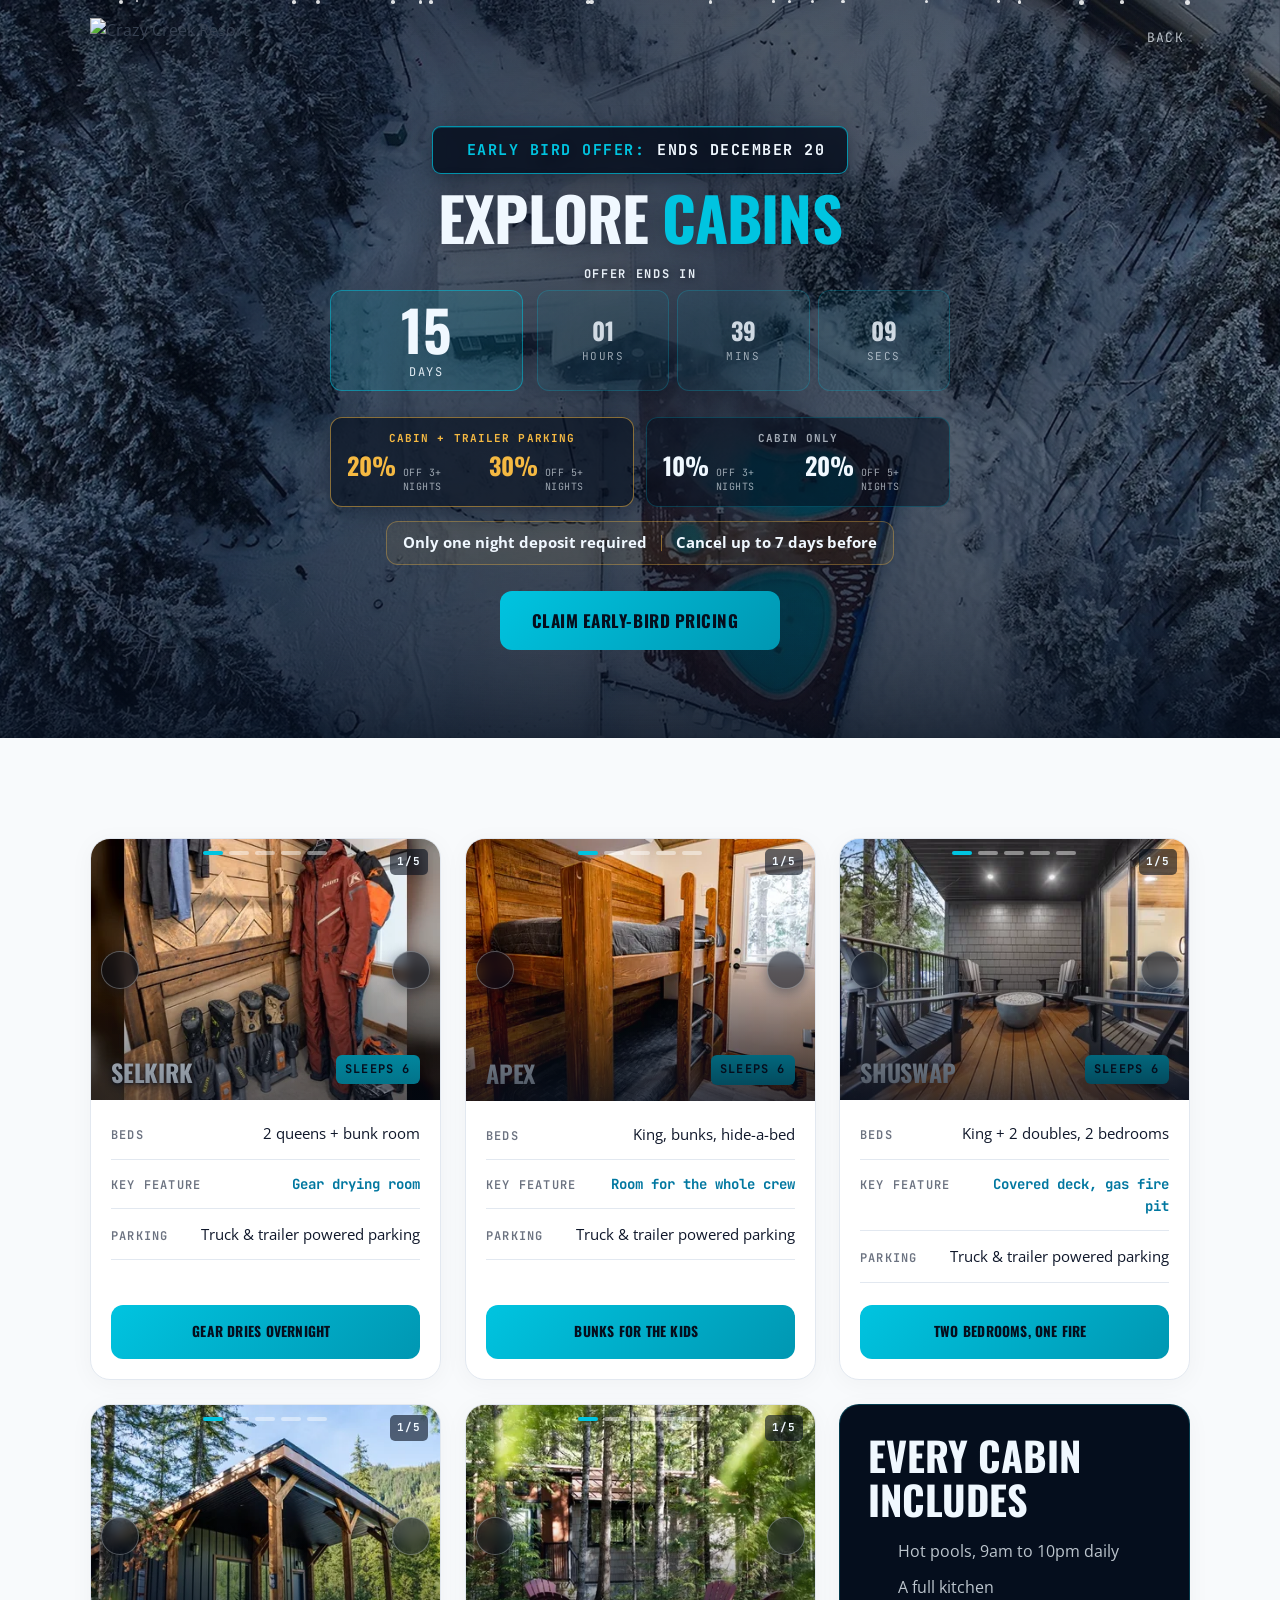
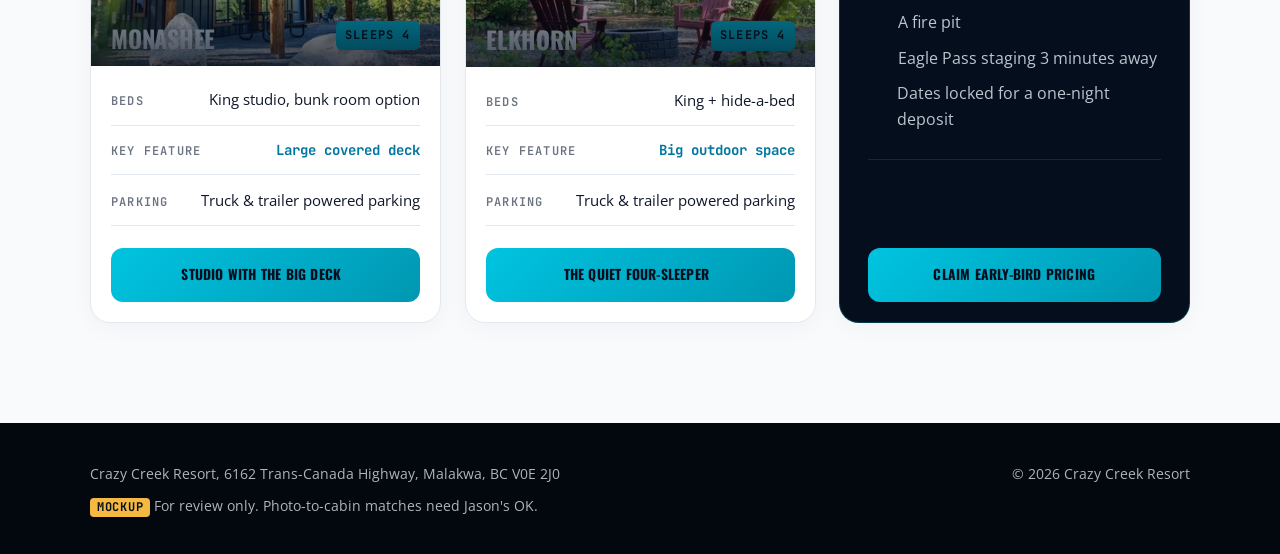
==== commit a0fda2a2: "fix(page-3): centre the left column against the form, drop "(optional)" The form card is taller than" ====
--- a/page-2.html
+++ b/page-2.html
@@ -13,8 +13,8 @@
   <link rel="preconnect" href="https://fonts.googleapis.com">
   <link rel="preconnect" href="https://fonts.gstatic.com" crossorigin>
   <link rel="stylesheet" href="https://fonts.googleapis.com/css2?family=Oswald:wght@700&family=Open+Sans:wght@400;600;700&family=JetBrains+Mono:wght@500;700&display=swap">
-  <link rel="preload" as="image" href="img/card-selkirk-1-400.webp?v=123" imagesrcset="img/card-selkirk-1-400.webp?v=123 400w, img/card-selkirk-1-800.webp?v=123 800w" imagesizes="(min-width: 1025px) 400px, (min-width: 769px) 48vw, 92vw" fetchpriority="high">
-  <link rel="stylesheet" href="sled.css?v=123">
+  <link rel="preload" as="image" href="img/card-selkirk-1-400.webp?v=125" imagesrcset="img/card-selkirk-1-400.webp?v=125 400w, img/card-selkirk-1-800.webp?v=125 800w" imagesizes="(min-width: 1025px) 400px, (min-width: 769px) 48vw, 92vw" fetchpriority="high">
+  <link rel="stylesheet" href="sled.css?v=125">
   <link rel="stylesheet" href="https://cdn.jsdelivr.net/npm/@fortawesome/fontawesome-free@7.3.1/css/fontawesome.min.css" media="print" onload="this.media='all'">
   <link rel="stylesheet" href="https://cdn.jsdelivr.net/npm/@fortawesome/fontawesome-free@7.3.1/css/solid.min.css" media="print" onload="this.media='all'">
 </head>
@@ -31,8 +31,8 @@
     <!-- Short cinematic band: same hero language as page 1 -->
     <section class="cc-hero cc-hero--short cc-hero--center">
       <picture class="cc-hero__media">
-        <source media="(min-width: 768px)" srcset="img/cabins-aerial-desktop.webp?v=123" width="2160" height="1216">
-        <img src="img/cabins-aerial-mobile.webp?v=123" alt="" width="860" height="1216">
+        <source media="(min-width: 768px)" srcset="img/cabins-aerial-desktop.webp?v=125" width="2160" height="1216">
+        <img src="img/cabins-aerial-mobile.webp?v=125" alt="" width="860" height="1216">
       </picture>
       <div class="cc-snow" aria-hidden="true"></div>
       <div class="cc-hero__inner">
@@ -72,11 +72,11 @@
 
           <li class="cc-card cc-card--scrim-light">
             <div class="cc-card__media cc-gal" data-gallery>
-                  <img class="cc-shot is-on" src="img/card-selkirk-1-800.webp?v=123" srcset="img/card-selkirk-1-400.webp?v=123 400w, img/card-selkirk-1-800.webp?v=123 800w" sizes="(min-width: 1025px) 400px, (min-width: 769px) 48vw, 92vw" alt="Selkirk gear drying room with a suit, boots, gloves and helmets on powered dryers" width="800" height="600" decoding="async" fetchpriority="high">
-                  <img class="cc-shot" src="img/card-selkirk-2-800.webp?v=123" srcset="img/card-selkirk-2-400.webp?v=123 400w, img/card-selkirk-2-800.webp?v=123 800w" sizes="(min-width: 1025px) 400px, (min-width: 769px) 48vw, 92vw" alt="Selkirk living area with the stone fireplace" width="800" height="600" decoding="async" loading="lazy">
-                  <img class="cc-shot" src="img/card-selkirk-3-800.webp?v=123" srcset="img/card-selkirk-3-400.webp?v=123 400w, img/card-selkirk-3-800.webp?v=123 800w" sizes="(min-width: 1025px) 400px, (min-width: 769px) 48vw, 92vw" alt="Selkirk bunk room" width="800" height="600" decoding="async" loading="lazy">
-                  <img class="cc-shot" src="img/card-selkirk-4-800.webp?v=123" srcset="img/card-selkirk-4-400.webp?v=123 400w, img/card-selkirk-4-800.webp?v=123 800w" sizes="(min-width: 1025px) 400px, (min-width: 769px) 48vw, 92vw" alt="Selkirk covered deck" width="800" height="600" decoding="async" loading="lazy">
-                  <img class="cc-shot" src="img/card-selkirk-5-800.webp?v=123" srcset="img/card-selkirk-5-400.webp?v=123 400w, img/card-selkirk-5-800.webp?v=123 800w" sizes="(min-width: 1025px) 400px, (min-width: 769px) 48vw, 92vw" alt="Selkirk exterior" width="800" height="600" decoding="async" loading="lazy">
+                  <img class="cc-shot is-on" src="img/card-selkirk-1-800.webp?v=125" srcset="img/card-selkirk-1-400.webp?v=125 400w, img/card-selkirk-1-800.webp?v=125 800w" sizes="(min-width: 1025px) 400px, (min-width: 769px) 48vw, 92vw" alt="Selkirk gear drying room with a suit, boots, gloves and helmets on powered dryers" width="800" height="600" decoding="async" fetchpriority="high">
+                  <img class="cc-shot" src="img/card-selkirk-2-800.webp?v=125" srcset="img/card-selkirk-2-400.webp?v=125 400w, img/card-selkirk-2-800.webp?v=125 800w" sizes="(min-width: 1025px) 400px, (min-width: 769px) 48vw, 92vw" alt="Selkirk living area with the stone fireplace" width="800" height="600" decoding="async" loading="lazy">
+                  <img class="cc-shot" src="img/card-selkirk-3-800.webp?v=125" srcset="img/card-selkirk-3-400.webp?v=125 400w, img/card-selkirk-3-800.webp?v=125 800w" sizes="(min-width: 1025px) 400px, (min-width: 769px) 48vw, 92vw" alt="Selkirk bunk room" width="800" height="600" decoding="async" loading="lazy">
+                  <img class="cc-shot" src="img/card-selkirk-4-800.webp?v=125" srcset="img/card-selkirk-4-400.webp?v=125 400w, img/card-selkirk-4-800.webp?v=125 800w" sizes="(min-width: 1025px) 400px, (min-width: 769px) 48vw, 92vw" alt="Selkirk covered deck" width="800" height="600" decoding="async" loading="lazy">
+                  <img class="cc-shot" src="img/card-selkirk-5-800.webp?v=125" srcset="img/card-selkirk-5-400.webp?v=125 400w, img/card-selkirk-5-800.webp?v=125 800w" sizes="(min-width: 1025px) 400px, (min-width: 769px) 48vw, 92vw" alt="Selkirk exterior" width="800" height="600" decoding="async" loading="lazy">
               <button type="button" class="cc-gal__nav cc-gal__nav--prev" data-prev aria-label="Previous photo of the Selkirk"><i class="fa-solid fa-chevron-left" aria-hidden="true"></i></button>
               <button type="button" class="cc-gal__nav cc-gal__nav--next" data-next aria-label="Next photo of the Selkirk"><i class="fa-solid fa-chevron-right" aria-hidden="true"></i></button>
               <div class="cc-gal__dots"><button type="button" class="cc-dot is-on" data-go="0" aria-label="Photo 1 of 5" aria-current="true"></button><button type="button" class="cc-dot" data-go="1" aria-label="Photo 2 of 5"></button><button type="button" class="cc-dot" data-go="2" aria-label="Photo 3 of 5"></button><button type="button" class="cc-dot" data-go="3" aria-label="Photo 4 of 5"></button><button type="button" class="cc-dot" data-go="4" aria-label="Photo 5 of 5"></button></div>
@@ -95,11 +95,11 @@
 
           <li class="cc-card">
             <div class="cc-card__media cc-gal" data-gallery>
-                  <img class="cc-shot is-on" src="img/card-apex-1-800.webp?v=123" srcset="img/card-apex-1-400.webp?v=123 400w, img/card-apex-1-800.webp?v=123 800w" sizes="(min-width: 1025px) 400px, (min-width: 769px) 48vw, 92vw" alt="Apex bunk room" width="800" height="600" decoding="async" loading="lazy">
-                  <img class="cc-shot" src="img/card-apex-2-800.webp?v=123" srcset="img/card-apex-2-400.webp?v=123 400w, img/card-apex-2-800.webp?v=123 800w" sizes="(min-width: 1025px) 400px, (min-width: 769px) 48vw, 92vw" alt="Apex open living area" width="800" height="600" decoding="async" loading="lazy">
-                  <img class="cc-shot" src="img/card-apex-3-800.webp?v=123" srcset="img/card-apex-3-400.webp?v=123 400w, img/card-apex-3-800.webp?v=123 800w" sizes="(min-width: 1025px) 400px, (min-width: 769px) 48vw, 92vw" alt="Apex king bedroom" width="800" height="600" decoding="async" loading="lazy">
-                  <img class="cc-shot" src="img/card-apex-4-800.webp?v=123" srcset="img/card-apex-4-400.webp?v=123 400w, img/card-apex-4-800.webp?v=123 800w" sizes="(min-width: 1025px) 400px, (min-width: 769px) 48vw, 92vw" alt="Apex kitchen" width="800" height="600" decoding="async" loading="lazy">
-                  <img class="cc-shot" src="img/card-apex-5-800.webp?v=123" srcset="img/card-apex-5-400.webp?v=123 400w, img/card-apex-5-800.webp?v=123 800w" sizes="(min-width: 1025px) 400px, (min-width: 769px) 48vw, 92vw" alt="Apex exterior" width="800" height="600" decoding="async" loading="lazy">
+                  <img class="cc-shot is-on" src="img/card-apex-1-800.webp?v=125" srcset="img/card-apex-1-400.webp?v=125 400w, img/card-apex-1-800.webp?v=125 800w" sizes="(min-width: 1025px) 400px, (min-width: 769px) 48vw, 92vw" alt="Apex bunk room" width="800" height="600" decoding="async" loading="lazy">
+                  <img class="cc-shot" src="img/card-apex-2-800.webp?v=125" srcset="img/card-apex-2-400.webp?v=125 400w, img/card-apex-2-800.webp?v=125 800w" sizes="(min-width: 1025px) 400px, (min-width: 769px) 48vw, 92vw" alt="Apex open living area" width="800" height="600" decoding="async" loading="lazy">
+                  <img class="cc-shot" src="img/card-apex-3-800.webp?v=125" srcset="img/card-apex-3-400.webp?v=125 400w, img/card-apex-3-800.webp?v=125 800w" sizes="(min-width: 1025px) 400px, (min-width: 769px) 48vw, 92vw" alt="Apex king bedroom" width="800" height="600" decoding="async" loading="lazy">
+                  <img class="cc-shot" src="img/card-apex-4-800.webp?v=125" srcset="img/card-apex-4-400.webp?v=125 400w, img/card-apex-4-800.webp?v=125 800w" sizes="(min-width: 1025px) 400px, (min-width: 769px) 48vw, 92vw" alt="Apex kitchen" width="800" height="600" decoding="async" loading="lazy">
+                  <img class="cc-shot" src="img/card-apex-5-800.webp?v=125" srcset="img/card-apex-5-400.webp?v=125 400w, img/card-apex-5-800.webp?v=125 800w" sizes="(min-width: 1025px) 400px, (min-width: 769px) 48vw, 92vw" alt="Apex exterior" width="800" height="600" decoding="async" loading="lazy">
               <button type="button" class="cc-gal__nav cc-gal__nav--prev" data-prev aria-label="Previous photo of the Apex"><i class="fa-solid fa-chevron-left" aria-hidden="true"></i></button>
               <button type="button" class="cc-gal__nav cc-gal__nav--next" data-next aria-label="Next photo of the Apex"><i class="fa-solid fa-chevron-right" aria-hidden="true"></i></button>
               <div class="cc-gal__dots"><button type="button" class="cc-dot is-on" data-go="0" aria-label="Photo 1 of 5" aria-current="true"></button><button type="button" class="cc-dot" data-go="1" aria-label="Photo 2 of 5"></button><button type="button" class="cc-dot" data-go="2" aria-label="Photo 3 of 5"></button><button type="button" class="cc-dot" data-go="3" aria-label="Photo 4 of 5"></button><button type="button" class="cc-dot" data-go="4" aria-label="Photo 5 of 5"></button></div>
@@ -118,11 +118,11 @@
 
           <li class="cc-card">
             <div class="cc-card__media cc-gal" data-gallery>
-                  <img class="cc-shot is-on" src="img/card-shuswap-1-800.webp?v=123" srcset="img/card-shuswap-1-400.webp?v=123 400w, img/card-shuswap-1-800.webp?v=123 800w" sizes="(min-width: 1025px) 400px, (min-width: 769px) 48vw, 92vw" alt="Shuswap covered deck with the gas fire pit" width="800" height="600" decoding="async" loading="lazy">
-                  <img class="cc-shot" src="img/card-shuswap-2-800.webp?v=123" srcset="img/card-shuswap-2-400.webp?v=123 400w, img/card-shuswap-2-800.webp?v=123 800w" sizes="(min-width: 1025px) 400px, (min-width: 769px) 48vw, 92vw" alt="Shuswap open living space" width="800" height="600" decoding="async" loading="lazy">
-                  <img class="cc-shot" src="img/card-shuswap-3-800.webp?v=123" srcset="img/card-shuswap-3-400.webp?v=123 400w, img/card-shuswap-3-800.webp?v=123 800w" sizes="(min-width: 1025px) 400px, (min-width: 769px) 48vw, 92vw" alt="Shuswap master bedroom" width="800" height="600" decoding="async" loading="lazy">
-                  <img class="cc-shot" src="img/card-shuswap-4-800.webp?v=123" srcset="img/card-shuswap-4-400.webp?v=123 400w, img/card-shuswap-4-800.webp?v=123 800w" sizes="(min-width: 1025px) 400px, (min-width: 769px) 48vw, 92vw" alt="Shuswap second bedroom with two doubles" width="800" height="600" decoding="async" loading="lazy">
-                  <img class="cc-shot" src="img/card-shuswap-5-800.webp?v=123" srcset="img/card-shuswap-5-400.webp?v=123 400w, img/card-shuswap-5-800.webp?v=123 800w" sizes="(min-width: 1025px) 400px, (min-width: 769px) 48vw, 92vw" alt="Shuswap exterior" width="800" height="600" decoding="async" loading="lazy">
+                  <img class="cc-shot is-on" src="img/card-shuswap-1-800.webp?v=125" srcset="img/card-shuswap-1-400.webp?v=125 400w, img/card-shuswap-1-800.webp?v=125 800w" sizes="(min-width: 1025px) 400px, (min-width: 769px) 48vw, 92vw" alt="Shuswap covered deck with the gas fire pit" width="800" height="600" decoding="async" loading="lazy">
+                  <img class="cc-shot" src="img/card-shuswap-2-800.webp?v=125" srcset="img/card-shuswap-2-400.webp?v=125 400w, img/card-shuswap-2-800.webp?v=125 800w" sizes="(min-width: 1025px) 400px, (min-width: 769px) 48vw, 92vw" alt="Shuswap open living space" width="800" height="600" decoding="async" loading="lazy">
+                  <img class="cc-shot" src="img/card-shuswap-3-800.webp?v=125" srcset="img/card-shuswap-3-400.webp?v=125 400w, img/card-shuswap-3-800.webp?v=125 800w" sizes="(min-width: 1025px) 400px, (min-width: 769px) 48vw, 92vw" alt="Shuswap master bedroom" width="800" height="600" decoding="async" loading="lazy">
+                  <img class="cc-shot" src="img/card-shuswap-4-800.webp?v=125" srcset="img/card-shuswap-4-400.webp?v=125 400w, img/card-shuswap-4-800.webp?v=125 800w" sizes="(min-width: 1025px) 400px, (min-width: 769px) 48vw, 92vw" alt="Shuswap second bedroom with two doubles" width="800" height="600" decoding="async" loading="lazy">
+                  <img class="cc-shot" src="img/card-shuswap-5-800.webp?v=125" srcset="img/card-shuswap-5-400.webp?v=125 400w, img/card-shuswap-5-800.webp?v=125 800w" sizes="(min-width: 1025px) 400px, (min-width: 769px) 48vw, 92vw" alt="Shuswap exterior" width="800" height="600" decoding="async" loading="lazy">
               <button type="button" class="cc-gal__nav cc-gal__nav--prev" data-prev aria-label="Previous photo of the Shuswap"><i class="fa-solid fa-chevron-left" aria-hidden="true"></i></button>
               <button type="button" class="cc-gal__nav cc-gal__nav--next" data-next aria-label="Next photo of the Shuswap"><i class="fa-solid fa-chevron-right" aria-hidden="true"></i></button>
               <div class="cc-gal__dots"><button type="button" class="cc-dot is-on" data-go="0" aria-label="Photo 1 of 5" aria-current="true"></button><button type="button" class="cc-dot" data-go="1" aria-label="Photo 2 of 5"></button><button type="button" class="cc-dot" data-go="2" aria-label="Photo 3 of 5"></button><button type="button" class="cc-dot" data-go="3" aria-label="Photo 4 of 5"></button><button type="button" class="cc-dot" data-go="4" aria-label="Photo 5 of 5"></button></div>
@@ -141,11 +141,11 @@
 
           <li class="cc-card">
             <div class="cc-card__media cc-gal" data-gallery>
-                  <img class="cc-shot is-on" src="img/card-monashee-1-800.webp?v=123" srcset="img/card-monashee-1-400.webp?v=123 400w, img/card-monashee-1-800.webp?v=123 800w" sizes="(min-width: 1025px) 400px, (min-width: 769px) 48vw, 92vw" alt="Monashee exterior and large covered deck" width="800" height="600" decoding="async" loading="lazy">
-                  <img class="cc-shot" src="img/card-monashee-2-800.webp?v=123" srcset="img/card-monashee-2-400.webp?v=123 400w, img/card-monashee-2-800.webp?v=123 800w" sizes="(min-width: 1025px) 400px, (min-width: 769px) 48vw, 92vw" alt="Monashee studio interior" width="800" height="600" decoding="async" loading="lazy">
-                  <img class="cc-shot" src="img/card-monashee-3-800.webp?v=123" srcset="img/card-monashee-3-400.webp?v=123 400w, img/card-monashee-3-800.webp?v=123 800w" sizes="(min-width: 1025px) 400px, (min-width: 769px) 48vw, 92vw" alt="Monashee bunk room" width="800" height="600" decoding="async" loading="lazy">
-                  <img class="cc-shot" src="img/card-monashee-4-800.webp?v=123" srcset="img/card-monashee-4-400.webp?v=123 400w, img/card-monashee-4-800.webp?v=123 800w" sizes="(min-width: 1025px) 400px, (min-width: 769px) 48vw, 92vw" alt="Monashee kitchenette" width="800" height="600" decoding="async" loading="lazy">
-                  <img class="cc-shot" src="img/card-monashee-5-800.webp?v=123" srcset="img/card-monashee-5-400.webp?v=123 400w, img/card-monashee-5-800.webp?v=123 800w" sizes="(min-width: 1025px) 400px, (min-width: 769px) 48vw, 92vw" alt="Monashee interior" width="800" height="600" decoding="async" loading="lazy">
+                  <img class="cc-shot is-on" src="img/card-monashee-1-800.webp?v=125" srcset="img/card-monashee-1-400.webp?v=125 400w, img/card-monashee-1-800.webp?v=125 800w" sizes="(min-width: 1025px) 400px, (min-width: 769px) 48vw, 92vw" alt="Monashee exterior and large covered deck" width="800" height="600" decoding="async" loading="lazy">
+                  <img class="cc-shot" src="img/card-monashee-2-800.webp?v=125" srcset="img/card-monashee-2-400.webp?v=125 400w, img/card-monashee-2-800.webp?v=125 800w" sizes="(min-width: 1025px) 400px, (min-width: 769px) 48vw, 92vw" alt="Monashee studio interior" width="800" height="600" decoding="async" loading="lazy">
+                  <img class="cc-shot" src="img/card-monashee-3-800.webp?v=125" srcset="img/card-monashee-3-400.webp?v=125 400w, img/card-monashee-3-800.webp?v=125 800w" sizes="(min-width: 1025px) 400px, (min-width: 769px) 48vw, 92vw" alt="Monashee bunk room" width="800" height="600" decoding="async" loading="lazy">
+                  <img class="cc-shot" src="img/card-monashee-4-800.webp?v=125" srcset="img/card-monashee-4-400.webp?v=125 400w, img/card-monashee-4-800.webp?v=125 800w" sizes="(min-width: 1025px) 400px, (min-width: 769px) 48vw, 92vw" alt="Monashee kitchenette" width="800" height="600" decoding="async" loading="lazy">
+                  <img class="cc-shot" src="img/card-monashee-5-800.webp?v=125" srcset="img/card-monashee-5-400.webp?v=125 400w, img/card-monashee-5-800.webp?v=125 800w" sizes="(min-width: 1025px) 400px, (min-width: 769px) 48vw, 92vw" alt="Monashee interior" width="800" height="600" decoding="async" loading="lazy">
               <button type="button" class="cc-gal__nav cc-gal__nav--prev" data-prev aria-label="Previous photo of the Monashee"><i class="fa-solid fa-chevron-left" aria-hidden="true"></i></button>
               <button type="button" class="cc-gal__nav cc-gal__nav--next" data-next aria-label="Next photo of the Monashee"><i class="fa-solid fa-chevron-right" aria-hidden="true"></i></button>
               <div class="cc-gal__dots"><button type="button" class="cc-dot is-on" data-go="0" aria-label="Photo 1 of 5" aria-current="true"></button><button type="button" class="cc-dot" data-go="1" aria-label="Photo 2 of 5"></button><button type="button" class="cc-dot" data-go="2" aria-label="Photo 3 of 5"></button><button type="button" class="cc-dot" data-go="3" aria-label="Photo 4 of 5"></button><button type="button" class="cc-dot" data-go="4" aria-label="Photo 5 of 5"></button></div>
@@ -164,11 +164,11 @@
 
           <li class="cc-card">
             <div class="cc-card__media cc-gal" data-gallery>
-                  <img class="cc-shot is-on" src="img/card-elkhorn-1-800.webp?v=123" srcset="img/card-elkhorn-1-400.webp?v=123 400w, img/card-elkhorn-1-800.webp?v=123 800w" sizes="(min-width: 1025px) 400px, (min-width: 769px) 48vw, 92vw" alt="Elkhorn outdoor space" width="800" height="600" decoding="async" loading="lazy">
-                  <img class="cc-shot" src="img/card-elkhorn-2-800.webp?v=123" srcset="img/card-elkhorn-2-400.webp?v=123 400w, img/card-elkhorn-2-800.webp?v=123 800w" sizes="(min-width: 1025px) 400px, (min-width: 769px) 48vw, 92vw" alt="Elkhorn living area" width="800" height="600" decoding="async" loading="lazy">
-                  <img class="cc-shot" src="img/card-elkhorn-3-800.webp?v=123" srcset="img/card-elkhorn-3-400.webp?v=123 400w, img/card-elkhorn-3-800.webp?v=123 800w" sizes="(min-width: 1025px) 400px, (min-width: 769px) 48vw, 92vw" alt="Elkhorn king bedroom" width="800" height="600" decoding="async" loading="lazy">
-                  <img class="cc-shot" src="img/card-elkhorn-4-800.webp?v=123" srcset="img/card-elkhorn-4-400.webp?v=123 400w, img/card-elkhorn-4-800.webp?v=123 800w" sizes="(min-width: 1025px) 400px, (min-width: 769px) 48vw, 92vw" alt="Elkhorn kitchen" width="800" height="600" decoding="async" loading="lazy">
-                  <img class="cc-shot" src="img/card-elkhorn-5-800.webp?v=123" srcset="img/card-elkhorn-5-400.webp?v=123 400w, img/card-elkhorn-5-800.webp?v=123 800w" sizes="(min-width: 1025px) 400px, (min-width: 769px) 48vw, 92vw" alt="Elkhorn bathroom" width="800" height="600" decoding="async" loading="lazy">
+                  <img class="cc-shot is-on" src="img/card-elkhorn-1-800.webp?v=125" srcset="img/card-elkhorn-1-400.webp?v=125 400w, img/card-elkhorn-1-800.webp?v=125 800w" sizes="(min-width: 1025px) 400px, (min-width: 769px) 48vw, 92vw" alt="Elkhorn outdoor space" width="800" height="600" decoding="async" loading="lazy">
+                  <img class="cc-shot" src="img/card-elkhorn-2-800.webp?v=125" srcset="img/card-elkhorn-2-400.webp?v=125 400w, img/card-elkhorn-2-800.webp?v=125 800w" sizes="(min-width: 1025px) 400px, (min-width: 769px) 48vw, 92vw" alt="Elkhorn living area" width="800" height="600" decoding="async" loading="lazy">
+                  <img class="cc-shot" src="img/card-elkhorn-3-800.webp?v=125" srcset="img/card-elkhorn-3-400.webp?v=125 400w, img/card-elkhorn-3-800.webp?v=125 800w" sizes="(min-width: 1025px) 400px, (min-width: 769px) 48vw, 92vw" alt="Elkhorn king bedroom" width="800" height="600" decoding="async" loading="lazy">
+                  <img class="cc-shot" src="img/card-elkhorn-4-800.webp?v=125" srcset="img/card-elkhorn-4-400.webp?v=125 400w, img/card-elkhorn-4-800.webp?v=125 800w" sizes="(min-width: 1025px) 400px, (min-width: 769px) 48vw, 92vw" alt="Elkhorn kitchen" width="800" height="600" decoding="async" loading="lazy">
+                  <img class="cc-shot" src="img/card-elkhorn-5-800.webp?v=125" srcset="img/card-elkhorn-5-400.webp?v=125 400w, img/card-elkhorn-5-800.webp?v=125 800w" sizes="(min-width: 1025px) 400px, (min-width: 769px) 48vw, 92vw" alt="Elkhorn bathroom" width="800" height="600" decoding="async" loading="lazy">
               <button type="button" class="cc-gal__nav cc-gal__nav--prev" data-prev aria-label="Previous photo of the Elkhorn"><i class="fa-solid fa-chevron-left" aria-hidden="true"></i></button>
               <button type="button" class="cc-gal__nav cc-gal__nav--next" data-next aria-label="Next photo of the Elkhorn"><i class="fa-solid fa-chevron-right" aria-hidden="true"></i></button>
               <div class="cc-gal__dots"><button type="button" class="cc-dot is-on" data-go="0" aria-label="Photo 1 of 5" aria-current="true"></button><button type="button" class="cc-dot" data-go="1" aria-label="Photo 2 of 5"></button><button type="button" class="cc-dot" data-go="2" aria-label="Photo 3 of 5"></button><button type="button" class="cc-dot" data-go="3" aria-label="Photo 4 of 5"></button><button type="button" class="cc-dot" data-go="4" aria-label="Photo 5 of 5"></button></div>
@@ -214,6 +214,6 @@
     <a data-step-link href="page-3.html" class="cc-btn cc-btn--block">Claim early-bird pricing</a>
   </div>
 
-  <script src="funnel.js?v=123" defer></script>
+  <script src="funnel.js?v=125" defer></script>
 </body>
 </html>
--- a/sled.css
+++ b/sled.css
@@ -837,15 +837,19 @@
 /* the delivery promise sits on its own line under the scope of the code */
 .cc-form__lead-when { display: block; }
 
-/* An earlier pass made this column a flex stack and let the offer cards
-   absorb every pixel of slack, so the deposit pill would finish level with
-   the form card's bottom edge. It bought that level edge with a 91px hole
-   between the cards and the pill where the rhythm calls for 13px, and a gap
-   seven times wider than any other in the column reads as a mistake, not as
-   alignment. The edge it was matching is invisible anyway: above 1024px this
-   column has no background, border or shadow, so nothing marks where it ends.
-   Let the column close on its own rhythm and align the two columns along the
-   edge the eye actually checks, the top they already share. */
+/* The form card is taller than this column's content, so the two never end
+   level on their own. An earlier pass dumped all 78px of that difference into
+   one gap, which opened a 91px hole above the deposit pill where the rhythm
+   calls for 13px. Letting the column simply close on its own rhythm fixed the
+   hole but left the card hanging ~78px lower, which reads as a misalignment.
+   Centre the column against the card instead: the rhythm is untouched, the
+   difference splits into ~39px above and below, and because this column has
+   no background above 1024px that split is invisible. It also lands the crown
+   chip within a couple of pixels of the form's first line, so the two columns
+   start together. */
+@media (min-width: 1024px) {
+  .cc-vip__top { display: flex; flex-direction: column; justify-content: center; padding-top: 0; }
+}
 
 /* ---------- Selkirk card: lighter scrim ----------
    Every other card's proof sits in the middle of its frame, so the standard
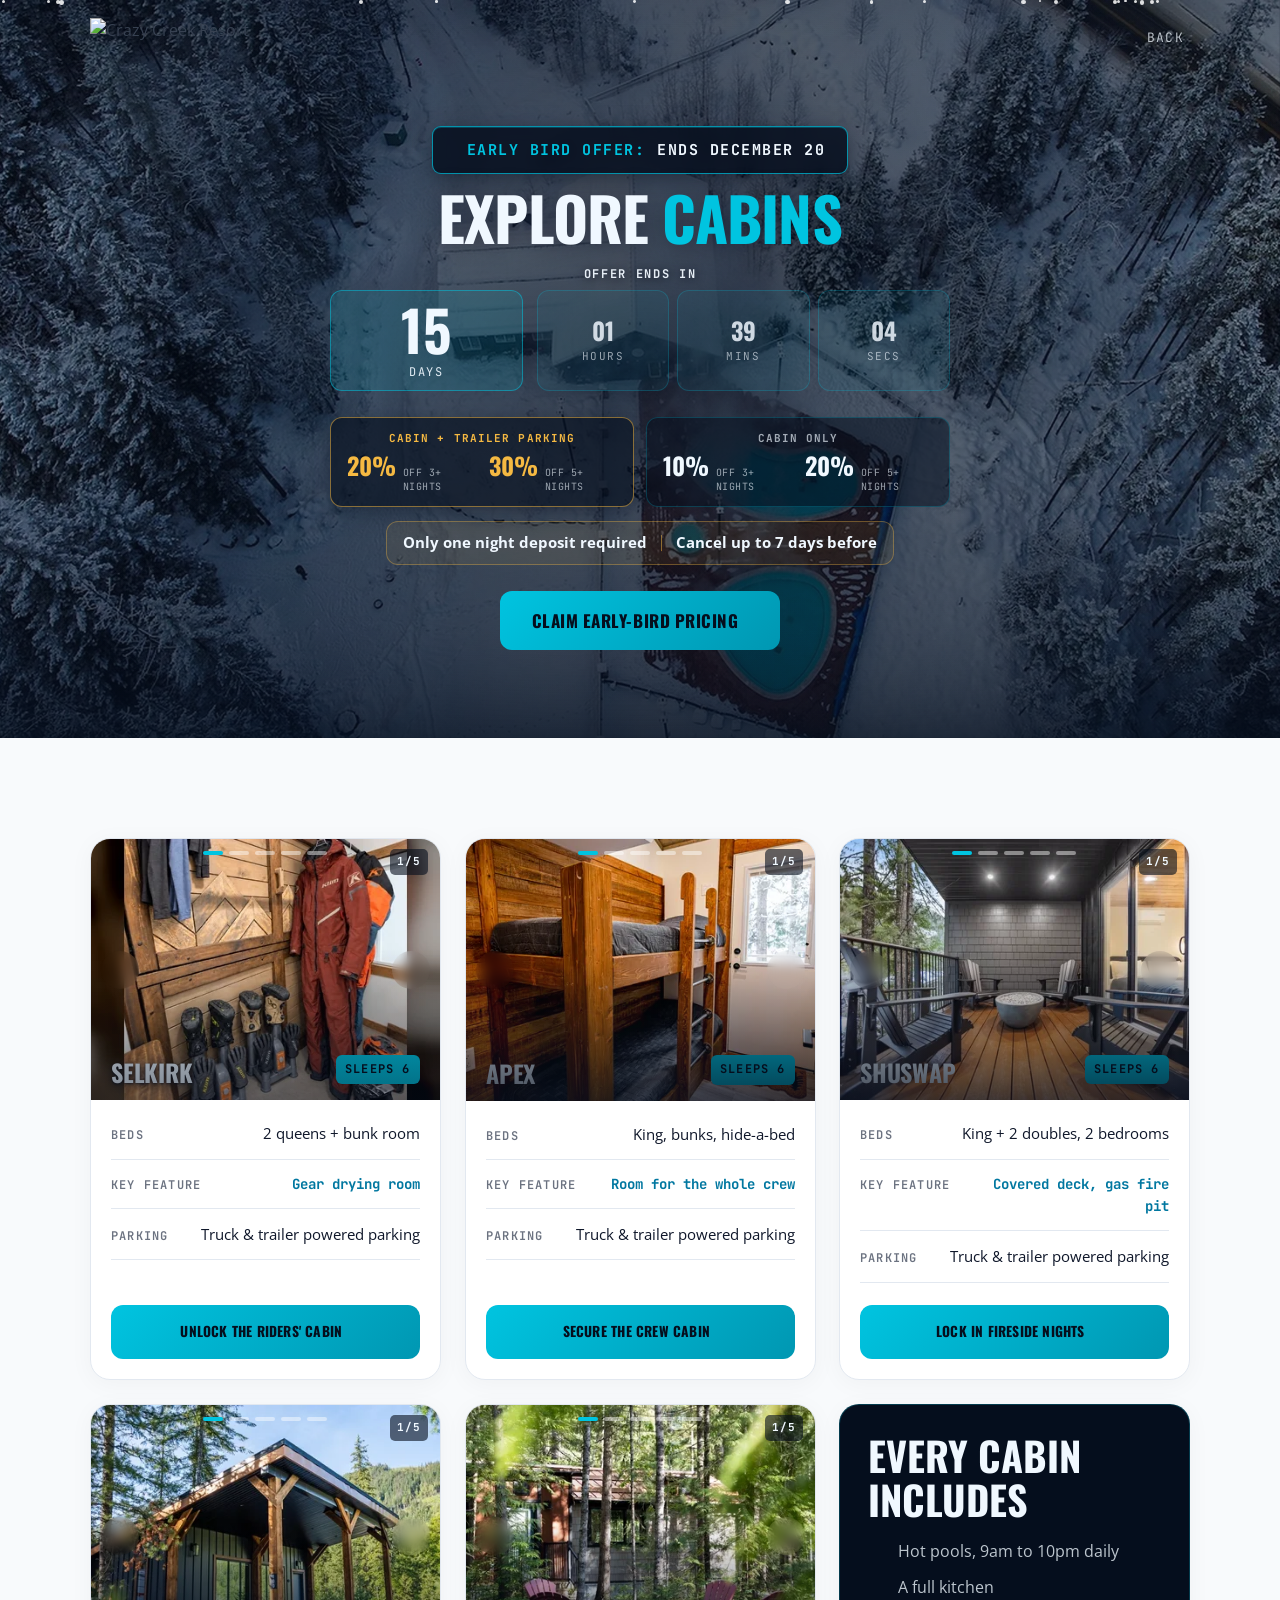
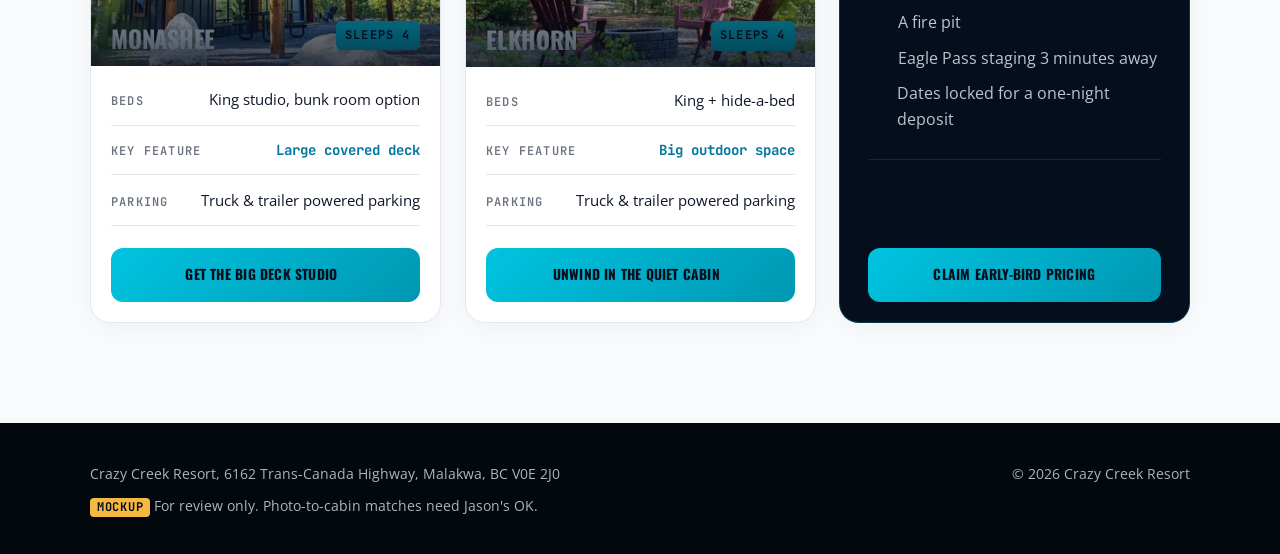
==== commit b8a94dd7: "copy(page-2): new cabin card CTAs   Selkirk   Gear dries overnight     -> Unlock the Riders' Cabin  " ====
--- a/page-2.html
+++ b/page-2.html
@@ -13,8 +13,8 @@
   <link rel="preconnect" href="https://fonts.googleapis.com">
   <link rel="preconnect" href="https://fonts.gstatic.com" crossorigin>
   <link rel="stylesheet" href="https://fonts.googleapis.com/css2?family=Oswald:wght@700&family=Open+Sans:wght@400;600;700&family=JetBrains+Mono:wght@500;700&display=swap">
-  <link rel="preload" as="image" href="img/card-selkirk-1-400.webp?v=125" imagesrcset="img/card-selkirk-1-400.webp?v=125 400w, img/card-selkirk-1-800.webp?v=125 800w" imagesizes="(min-width: 1025px) 400px, (min-width: 769px) 48vw, 92vw" fetchpriority="high">
-  <link rel="stylesheet" href="sled.css?v=125">
+  <link rel="preload" as="image" href="img/card-selkirk-1-400.webp?v=126" imagesrcset="img/card-selkirk-1-400.webp?v=126 400w, img/card-selkirk-1-800.webp?v=126 800w" imagesizes="(min-width: 1025px) 400px, (min-width: 769px) 48vw, 92vw" fetchpriority="high">
+  <link rel="stylesheet" href="sled.css?v=126">
   <link rel="stylesheet" href="https://cdn.jsdelivr.net/npm/@fortawesome/fontawesome-free@7.3.1/css/fontawesome.min.css" media="print" onload="this.media='all'">
   <link rel="stylesheet" href="https://cdn.jsdelivr.net/npm/@fortawesome/fontawesome-free@7.3.1/css/solid.min.css" media="print" onload="this.media='all'">
 </head>
@@ -31,8 +31,8 @@
     <!-- Short cinematic band: same hero language as page 1 -->
     <section class="cc-hero cc-hero--short cc-hero--center">
       <picture class="cc-hero__media">
-        <source media="(min-width: 768px)" srcset="img/cabins-aerial-desktop.webp?v=125" width="2160" height="1216">
-        <img src="img/cabins-aerial-mobile.webp?v=125" alt="" width="860" height="1216">
+        <source media="(min-width: 768px)" srcset="img/cabins-aerial-desktop.webp?v=126" width="2160" height="1216">
+        <img src="img/cabins-aerial-mobile.webp?v=126" alt="" width="860" height="1216">
       </picture>
       <div class="cc-snow" aria-hidden="true"></div>
       <div class="cc-hero__inner">
@@ -72,11 +72,11 @@
 
           <li class="cc-card cc-card--scrim-light">
             <div class="cc-card__media cc-gal" data-gallery>
-                  <img class="cc-shot is-on" src="img/card-selkirk-1-800.webp?v=125" srcset="img/card-selkirk-1-400.webp?v=125 400w, img/card-selkirk-1-800.webp?v=125 800w" sizes="(min-width: 1025px) 400px, (min-width: 769px) 48vw, 92vw" alt="Selkirk gear drying room with a suit, boots, gloves and helmets on powered dryers" width="800" height="600" decoding="async" fetchpriority="high">
-                  <img class="cc-shot" src="img/card-selkirk-2-800.webp?v=125" srcset="img/card-selkirk-2-400.webp?v=125 400w, img/card-selkirk-2-800.webp?v=125 800w" sizes="(min-width: 1025px) 400px, (min-width: 769px) 48vw, 92vw" alt="Selkirk living area with the stone fireplace" width="800" height="600" decoding="async" loading="lazy">
-                  <img class="cc-shot" src="img/card-selkirk-3-800.webp?v=125" srcset="img/card-selkirk-3-400.webp?v=125 400w, img/card-selkirk-3-800.webp?v=125 800w" sizes="(min-width: 1025px) 400px, (min-width: 769px) 48vw, 92vw" alt="Selkirk bunk room" width="800" height="600" decoding="async" loading="lazy">
-                  <img class="cc-shot" src="img/card-selkirk-4-800.webp?v=125" srcset="img/card-selkirk-4-400.webp?v=125 400w, img/card-selkirk-4-800.webp?v=125 800w" sizes="(min-width: 1025px) 400px, (min-width: 769px) 48vw, 92vw" alt="Selkirk covered deck" width="800" height="600" decoding="async" loading="lazy">
-                  <img class="cc-shot" src="img/card-selkirk-5-800.webp?v=125" srcset="img/card-selkirk-5-400.webp?v=125 400w, img/card-selkirk-5-800.webp?v=125 800w" sizes="(min-width: 1025px) 400px, (min-width: 769px) 48vw, 92vw" alt="Selkirk exterior" width="800" height="600" decoding="async" loading="lazy">
+                  <img class="cc-shot is-on" src="img/card-selkirk-1-800.webp?v=126" srcset="img/card-selkirk-1-400.webp?v=126 400w, img/card-selkirk-1-800.webp?v=126 800w" sizes="(min-width: 1025px) 400px, (min-width: 769px) 48vw, 92vw" alt="Selkirk gear drying room with a suit, boots, gloves and helmets on powered dryers" width="800" height="600" decoding="async" fetchpriority="high">
+                  <img class="cc-shot" src="img/card-selkirk-2-800.webp?v=126" srcset="img/card-selkirk-2-400.webp?v=126 400w, img/card-selkirk-2-800.webp?v=126 800w" sizes="(min-width: 1025px) 400px, (min-width: 769px) 48vw, 92vw" alt="Selkirk living area with the stone fireplace" width="800" height="600" decoding="async" loading="lazy">
+                  <img class="cc-shot" src="img/card-selkirk-3-800.webp?v=126" srcset="img/card-selkirk-3-400.webp?v=126 400w, img/card-selkirk-3-800.webp?v=126 800w" sizes="(min-width: 1025px) 400px, (min-width: 769px) 48vw, 92vw" alt="Selkirk bunk room" width="800" height="600" decoding="async" loading="lazy">
+                  <img class="cc-shot" src="img/card-selkirk-4-800.webp?v=126" srcset="img/card-selkirk-4-400.webp?v=126 400w, img/card-selkirk-4-800.webp?v=126 800w" sizes="(min-width: 1025px) 400px, (min-width: 769px) 48vw, 92vw" alt="Selkirk covered deck" width="800" height="600" decoding="async" loading="lazy">
+                  <img class="cc-shot" src="img/card-selkirk-5-800.webp?v=126" srcset="img/card-selkirk-5-400.webp?v=126 400w, img/card-selkirk-5-800.webp?v=126 800w" sizes="(min-width: 1025px) 400px, (min-width: 769px) 48vw, 92vw" alt="Selkirk exterior" width="800" height="600" decoding="async" loading="lazy">
               <button type="button" class="cc-gal__nav cc-gal__nav--prev" data-prev aria-label="Previous photo of the Selkirk"><i class="fa-solid fa-chevron-left" aria-hidden="true"></i></button>
               <button type="button" class="cc-gal__nav cc-gal__nav--next" data-next aria-label="Next photo of the Selkirk"><i class="fa-solid fa-chevron-right" aria-hidden="true"></i></button>
               <div class="cc-gal__dots"><button type="button" class="cc-dot is-on" data-go="0" aria-label="Photo 1 of 5" aria-current="true"></button><button type="button" class="cc-dot" data-go="1" aria-label="Photo 2 of 5"></button><button type="button" class="cc-dot" data-go="2" aria-label="Photo 3 of 5"></button><button type="button" class="cc-dot" data-go="3" aria-label="Photo 4 of 5"></button><button type="button" class="cc-dot" data-go="4" aria-label="Photo 5 of 5"></button></div>
@@ -89,17 +89,17 @@
                 <div class="cc-spec"><dt>Key feature</dt><dd class="hl">Gear drying room</dd></div>
                 <div class="cc-spec"><dt>Parking</dt><dd>Truck &amp; trailer powered parking</dd></div>
               </dl>
-              <a data-step-link href="page-3.html" class="cc-btn cc-btn--block">Gear dries overnight <i class="fa-solid fa-arrow-right" aria-hidden="true"></i></a>
-            </div>
-          </li>
-
-          <li class="cc-card">
-            <div class="cc-card__media cc-gal" data-gallery>
-                  <img class="cc-shot is-on" src="img/card-apex-1-800.webp?v=125" srcset="img/card-apex-1-400.webp?v=125 400w, img/card-apex-1-800.webp?v=125 800w" sizes="(min-width: 1025px) 400px, (min-width: 769px) 48vw, 92vw" alt="Apex bunk room" width="800" height="600" decoding="async" loading="lazy">
-                  <img class="cc-shot" src="img/card-apex-2-800.webp?v=125" srcset="img/card-apex-2-400.webp?v=125 400w, img/card-apex-2-800.webp?v=125 800w" sizes="(min-width: 1025px) 400px, (min-width: 769px) 48vw, 92vw" alt="Apex open living area" width="800" height="600" decoding="async" loading="lazy">
-                  <img class="cc-shot" src="img/card-apex-3-800.webp?v=125" srcset="img/card-apex-3-400.webp?v=125 400w, img/card-apex-3-800.webp?v=125 800w" sizes="(min-width: 1025px) 400px, (min-width: 769px) 48vw, 92vw" alt="Apex king bedroom" width="800" height="600" decoding="async" loading="lazy">
-                  <img class="cc-shot" src="img/card-apex-4-800.webp?v=125" srcset="img/card-apex-4-400.webp?v=125 400w, img/card-apex-4-800.webp?v=125 800w" sizes="(min-width: 1025px) 400px, (min-width: 769px) 48vw, 92vw" alt="Apex kitchen" width="800" height="600" decoding="async" loading="lazy">
-                  <img class="cc-shot" src="img/card-apex-5-800.webp?v=125" srcset="img/card-apex-5-400.webp?v=125 400w, img/card-apex-5-800.webp?v=125 800w" sizes="(min-width: 1025px) 400px, (min-width: 769px) 48vw, 92vw" alt="Apex exterior" width="800" height="600" decoding="async" loading="lazy">
+              <a data-step-link href="page-3.html" class="cc-btn cc-btn--block">Unlock the Riders' Cabin <i class="fa-solid fa-arrow-right" aria-hidden="true"></i></a>
+            </div>
+          </li>
+
+          <li class="cc-card">
+            <div class="cc-card__media cc-gal" data-gallery>
+                  <img class="cc-shot is-on" src="img/card-apex-1-800.webp?v=126" srcset="img/card-apex-1-400.webp?v=126 400w, img/card-apex-1-800.webp?v=126 800w" sizes="(min-width: 1025px) 400px, (min-width: 769px) 48vw, 92vw" alt="Apex bunk room" width="800" height="600" decoding="async" loading="lazy">
+                  <img class="cc-shot" src="img/card-apex-2-800.webp?v=126" srcset="img/card-apex-2-400.webp?v=126 400w, img/card-apex-2-800.webp?v=126 800w" sizes="(min-width: 1025px) 400px, (min-width: 769px) 48vw, 92vw" alt="Apex open living area" width="800" height="600" decoding="async" loading="lazy">
+                  <img class="cc-shot" src="img/card-apex-3-800.webp?v=126" srcset="img/card-apex-3-400.webp?v=126 400w, img/card-apex-3-800.webp?v=126 800w" sizes="(min-width: 1025px) 400px, (min-width: 769px) 48vw, 92vw" alt="Apex king bedroom" width="800" height="600" decoding="async" loading="lazy">
+                  <img class="cc-shot" src="img/card-apex-4-800.webp?v=126" srcset="img/card-apex-4-400.webp?v=126 400w, img/card-apex-4-800.webp?v=126 800w" sizes="(min-width: 1025px) 400px, (min-width: 769px) 48vw, 92vw" alt="Apex kitchen" width="800" height="600" decoding="async" loading="lazy">
+                  <img class="cc-shot" src="img/card-apex-5-800.webp?v=126" srcset="img/card-apex-5-400.webp?v=126 400w, img/card-apex-5-800.webp?v=126 800w" sizes="(min-width: 1025px) 400px, (min-width: 769px) 48vw, 92vw" alt="Apex exterior" width="800" height="600" decoding="async" loading="lazy">
               <button type="button" class="cc-gal__nav cc-gal__nav--prev" data-prev aria-label="Previous photo of the Apex"><i class="fa-solid fa-chevron-left" aria-hidden="true"></i></button>
               <button type="button" class="cc-gal__nav cc-gal__nav--next" data-next aria-label="Next photo of the Apex"><i class="fa-solid fa-chevron-right" aria-hidden="true"></i></button>
               <div class="cc-gal__dots"><button type="button" class="cc-dot is-on" data-go="0" aria-label="Photo 1 of 5" aria-current="true"></button><button type="button" class="cc-dot" data-go="1" aria-label="Photo 2 of 5"></button><button type="button" class="cc-dot" data-go="2" aria-label="Photo 3 of 5"></button><button type="button" class="cc-dot" data-go="3" aria-label="Photo 4 of 5"></button><button type="button" class="cc-dot" data-go="4" aria-label="Photo 5 of 5"></button></div>
@@ -112,17 +112,17 @@
                 <div class="cc-spec"><dt>Key feature</dt><dd class="hl">Room for the whole crew</dd></div>
                 <div class="cc-spec"><dt>Parking</dt><dd>Truck &amp; trailer powered parking</dd></div>
               </dl>
-              <a data-step-link href="page-3.html" class="cc-btn cc-btn--block">Bunks for the kids <i class="fa-solid fa-arrow-right" aria-hidden="true"></i></a>
-            </div>
-          </li>
-
-          <li class="cc-card">
-            <div class="cc-card__media cc-gal" data-gallery>
-                  <img class="cc-shot is-on" src="img/card-shuswap-1-800.webp?v=125" srcset="img/card-shuswap-1-400.webp?v=125 400w, img/card-shuswap-1-800.webp?v=125 800w" sizes="(min-width: 1025px) 400px, (min-width: 769px) 48vw, 92vw" alt="Shuswap covered deck with the gas fire pit" width="800" height="600" decoding="async" loading="lazy">
-                  <img class="cc-shot" src="img/card-shuswap-2-800.webp?v=125" srcset="img/card-shuswap-2-400.webp?v=125 400w, img/card-shuswap-2-800.webp?v=125 800w" sizes="(min-width: 1025px) 400px, (min-width: 769px) 48vw, 92vw" alt="Shuswap open living space" width="800" height="600" decoding="async" loading="lazy">
-                  <img class="cc-shot" src="img/card-shuswap-3-800.webp?v=125" srcset="img/card-shuswap-3-400.webp?v=125 400w, img/card-shuswap-3-800.webp?v=125 800w" sizes="(min-width: 1025px) 400px, (min-width: 769px) 48vw, 92vw" alt="Shuswap master bedroom" width="800" height="600" decoding="async" loading="lazy">
-                  <img class="cc-shot" src="img/card-shuswap-4-800.webp?v=125" srcset="img/card-shuswap-4-400.webp?v=125 400w, img/card-shuswap-4-800.webp?v=125 800w" sizes="(min-width: 1025px) 400px, (min-width: 769px) 48vw, 92vw" alt="Shuswap second bedroom with two doubles" width="800" height="600" decoding="async" loading="lazy">
-                  <img class="cc-shot" src="img/card-shuswap-5-800.webp?v=125" srcset="img/card-shuswap-5-400.webp?v=125 400w, img/card-shuswap-5-800.webp?v=125 800w" sizes="(min-width: 1025px) 400px, (min-width: 769px) 48vw, 92vw" alt="Shuswap exterior" width="800" height="600" decoding="async" loading="lazy">
+              <a data-step-link href="page-3.html" class="cc-btn cc-btn--block">Secure the Crew Cabin <i class="fa-solid fa-arrow-right" aria-hidden="true"></i></a>
+            </div>
+          </li>
+
+          <li class="cc-card">
+            <div class="cc-card__media cc-gal" data-gallery>
+                  <img class="cc-shot is-on" src="img/card-shuswap-1-800.webp?v=126" srcset="img/card-shuswap-1-400.webp?v=126 400w, img/card-shuswap-1-800.webp?v=126 800w" sizes="(min-width: 1025px) 400px, (min-width: 769px) 48vw, 92vw" alt="Shuswap covered deck with the gas fire pit" width="800" height="600" decoding="async" loading="lazy">
+                  <img class="cc-shot" src="img/card-shuswap-2-800.webp?v=126" srcset="img/card-shuswap-2-400.webp?v=126 400w, img/card-shuswap-2-800.webp?v=126 800w" sizes="(min-width: 1025px) 400px, (min-width: 769px) 48vw, 92vw" alt="Shuswap open living space" width="800" height="600" decoding="async" loading="lazy">
+                  <img class="cc-shot" src="img/card-shuswap-3-800.webp?v=126" srcset="img/card-shuswap-3-400.webp?v=126 400w, img/card-shuswap-3-800.webp?v=126 800w" sizes="(min-width: 1025px) 400px, (min-width: 769px) 48vw, 92vw" alt="Shuswap master bedroom" width="800" height="600" decoding="async" loading="lazy">
+                  <img class="cc-shot" src="img/card-shuswap-4-800.webp?v=126" srcset="img/card-shuswap-4-400.webp?v=126 400w, img/card-shuswap-4-800.webp?v=126 800w" sizes="(min-width: 1025px) 400px, (min-width: 769px) 48vw, 92vw" alt="Shuswap second bedroom with two doubles" width="800" height="600" decoding="async" loading="lazy">
+                  <img class="cc-shot" src="img/card-shuswap-5-800.webp?v=126" srcset="img/card-shuswap-5-400.webp?v=126 400w, img/card-shuswap-5-800.webp?v=126 800w" sizes="(min-width: 1025px) 400px, (min-width: 769px) 48vw, 92vw" alt="Shuswap exterior" width="800" height="600" decoding="async" loading="lazy">
               <button type="button" class="cc-gal__nav cc-gal__nav--prev" data-prev aria-label="Previous photo of the Shuswap"><i class="fa-solid fa-chevron-left" aria-hidden="true"></i></button>
               <button type="button" class="cc-gal__nav cc-gal__nav--next" data-next aria-label="Next photo of the Shuswap"><i class="fa-solid fa-chevron-right" aria-hidden="true"></i></button>
               <div class="cc-gal__dots"><button type="button" class="cc-dot is-on" data-go="0" aria-label="Photo 1 of 5" aria-current="true"></button><button type="button" class="cc-dot" data-go="1" aria-label="Photo 2 of 5"></button><button type="button" class="cc-dot" data-go="2" aria-label="Photo 3 of 5"></button><button type="button" class="cc-dot" data-go="3" aria-label="Photo 4 of 5"></button><button type="button" class="cc-dot" data-go="4" aria-label="Photo 5 of 5"></button></div>
@@ -135,17 +135,17 @@
                 <div class="cc-spec"><dt>Key feature</dt><dd class="hl">Covered deck, gas fire pit</dd></div>
                 <div class="cc-spec"><dt>Parking</dt><dd>Truck &amp; trailer powered parking</dd></div>
               </dl>
-              <a data-step-link href="page-3.html" class="cc-btn cc-btn--block">Two bedrooms, one fire <i class="fa-solid fa-arrow-right" aria-hidden="true"></i></a>
-            </div>
-          </li>
-
-          <li class="cc-card">
-            <div class="cc-card__media cc-gal" data-gallery>
-                  <img class="cc-shot is-on" src="img/card-monashee-1-800.webp?v=125" srcset="img/card-monashee-1-400.webp?v=125 400w, img/card-monashee-1-800.webp?v=125 800w" sizes="(min-width: 1025px) 400px, (min-width: 769px) 48vw, 92vw" alt="Monashee exterior and large covered deck" width="800" height="600" decoding="async" loading="lazy">
-                  <img class="cc-shot" src="img/card-monashee-2-800.webp?v=125" srcset="img/card-monashee-2-400.webp?v=125 400w, img/card-monashee-2-800.webp?v=125 800w" sizes="(min-width: 1025px) 400px, (min-width: 769px) 48vw, 92vw" alt="Monashee studio interior" width="800" height="600" decoding="async" loading="lazy">
-                  <img class="cc-shot" src="img/card-monashee-3-800.webp?v=125" srcset="img/card-monashee-3-400.webp?v=125 400w, img/card-monashee-3-800.webp?v=125 800w" sizes="(min-width: 1025px) 400px, (min-width: 769px) 48vw, 92vw" alt="Monashee bunk room" width="800" height="600" decoding="async" loading="lazy">
-                  <img class="cc-shot" src="img/card-monashee-4-800.webp?v=125" srcset="img/card-monashee-4-400.webp?v=125 400w, img/card-monashee-4-800.webp?v=125 800w" sizes="(min-width: 1025px) 400px, (min-width: 769px) 48vw, 92vw" alt="Monashee kitchenette" width="800" height="600" decoding="async" loading="lazy">
-                  <img class="cc-shot" src="img/card-monashee-5-800.webp?v=125" srcset="img/card-monashee-5-400.webp?v=125 400w, img/card-monashee-5-800.webp?v=125 800w" sizes="(min-width: 1025px) 400px, (min-width: 769px) 48vw, 92vw" alt="Monashee interior" width="800" height="600" decoding="async" loading="lazy">
+              <a data-step-link href="page-3.html" class="cc-btn cc-btn--block">Lock In Fireside Nights <i class="fa-solid fa-arrow-right" aria-hidden="true"></i></a>
+            </div>
+          </li>
+
+          <li class="cc-card">
+            <div class="cc-card__media cc-gal" data-gallery>
+                  <img class="cc-shot is-on" src="img/card-monashee-1-800.webp?v=126" srcset="img/card-monashee-1-400.webp?v=126 400w, img/card-monashee-1-800.webp?v=126 800w" sizes="(min-width: 1025px) 400px, (min-width: 769px) 48vw, 92vw" alt="Monashee exterior and large covered deck" width="800" height="600" decoding="async" loading="lazy">
+                  <img class="cc-shot" src="img/card-monashee-2-800.webp?v=126" srcset="img/card-monashee-2-400.webp?v=126 400w, img/card-monashee-2-800.webp?v=126 800w" sizes="(min-width: 1025px) 400px, (min-width: 769px) 48vw, 92vw" alt="Monashee studio interior" width="800" height="600" decoding="async" loading="lazy">
+                  <img class="cc-shot" src="img/card-monashee-3-800.webp?v=126" srcset="img/card-monashee-3-400.webp?v=126 400w, img/card-monashee-3-800.webp?v=126 800w" sizes="(min-width: 1025px) 400px, (min-width: 769px) 48vw, 92vw" alt="Monashee bunk room" width="800" height="600" decoding="async" loading="lazy">
+                  <img class="cc-shot" src="img/card-monashee-4-800.webp?v=126" srcset="img/card-monashee-4-400.webp?v=126 400w, img/card-monashee-4-800.webp?v=126 800w" sizes="(min-width: 1025px) 400px, (min-width: 769px) 48vw, 92vw" alt="Monashee kitchenette" width="800" height="600" decoding="async" loading="lazy">
+                  <img class="cc-shot" src="img/card-monashee-5-800.webp?v=126" srcset="img/card-monashee-5-400.webp?v=126 400w, img/card-monashee-5-800.webp?v=126 800w" sizes="(min-width: 1025px) 400px, (min-width: 769px) 48vw, 92vw" alt="Monashee interior" width="800" height="600" decoding="async" loading="lazy">
               <button type="button" class="cc-gal__nav cc-gal__nav--prev" data-prev aria-label="Previous photo of the Monashee"><i class="fa-solid fa-chevron-left" aria-hidden="true"></i></button>
               <button type="button" class="cc-gal__nav cc-gal__nav--next" data-next aria-label="Next photo of the Monashee"><i class="fa-solid fa-chevron-right" aria-hidden="true"></i></button>
               <div class="cc-gal__dots"><button type="button" class="cc-dot is-on" data-go="0" aria-label="Photo 1 of 5" aria-current="true"></button><button type="button" class="cc-dot" data-go="1" aria-label="Photo 2 of 5"></button><button type="button" class="cc-dot" data-go="2" aria-label="Photo 3 of 5"></button><button type="button" class="cc-dot" data-go="3" aria-label="Photo 4 of 5"></button><button type="button" class="cc-dot" data-go="4" aria-label="Photo 5 of 5"></button></div>
@@ -158,17 +158,17 @@
                 <div class="cc-spec"><dt>Key feature</dt><dd class="hl">Large covered deck</dd></div>
                 <div class="cc-spec"><dt>Parking</dt><dd>Truck &amp; trailer powered parking</dd></div>
               </dl>
-              <a data-step-link href="page-3.html" class="cc-btn cc-btn--block">Studio with the big deck <i class="fa-solid fa-arrow-right" aria-hidden="true"></i></a>
-            </div>
-          </li>
-
-          <li class="cc-card">
-            <div class="cc-card__media cc-gal" data-gallery>
-                  <img class="cc-shot is-on" src="img/card-elkhorn-1-800.webp?v=125" srcset="img/card-elkhorn-1-400.webp?v=125 400w, img/card-elkhorn-1-800.webp?v=125 800w" sizes="(min-width: 1025px) 400px, (min-width: 769px) 48vw, 92vw" alt="Elkhorn outdoor space" width="800" height="600" decoding="async" loading="lazy">
-                  <img class="cc-shot" src="img/card-elkhorn-2-800.webp?v=125" srcset="img/card-elkhorn-2-400.webp?v=125 400w, img/card-elkhorn-2-800.webp?v=125 800w" sizes="(min-width: 1025px) 400px, (min-width: 769px) 48vw, 92vw" alt="Elkhorn living area" width="800" height="600" decoding="async" loading="lazy">
-                  <img class="cc-shot" src="img/card-elkhorn-3-800.webp?v=125" srcset="img/card-elkhorn-3-400.webp?v=125 400w, img/card-elkhorn-3-800.webp?v=125 800w" sizes="(min-width: 1025px) 400px, (min-width: 769px) 48vw, 92vw" alt="Elkhorn king bedroom" width="800" height="600" decoding="async" loading="lazy">
-                  <img class="cc-shot" src="img/card-elkhorn-4-800.webp?v=125" srcset="img/card-elkhorn-4-400.webp?v=125 400w, img/card-elkhorn-4-800.webp?v=125 800w" sizes="(min-width: 1025px) 400px, (min-width: 769px) 48vw, 92vw" alt="Elkhorn kitchen" width="800" height="600" decoding="async" loading="lazy">
-                  <img class="cc-shot" src="img/card-elkhorn-5-800.webp?v=125" srcset="img/card-elkhorn-5-400.webp?v=125 400w, img/card-elkhorn-5-800.webp?v=125 800w" sizes="(min-width: 1025px) 400px, (min-width: 769px) 48vw, 92vw" alt="Elkhorn bathroom" width="800" height="600" decoding="async" loading="lazy">
+              <a data-step-link href="page-3.html" class="cc-btn cc-btn--block">Get the Big Deck Studio <i class="fa-solid fa-arrow-right" aria-hidden="true"></i></a>
+            </div>
+          </li>
+
+          <li class="cc-card">
+            <div class="cc-card__media cc-gal" data-gallery>
+                  <img class="cc-shot is-on" src="img/card-elkhorn-1-800.webp?v=126" srcset="img/card-elkhorn-1-400.webp?v=126 400w, img/card-elkhorn-1-800.webp?v=126 800w" sizes="(min-width: 1025px) 400px, (min-width: 769px) 48vw, 92vw" alt="Elkhorn outdoor space" width="800" height="600" decoding="async" loading="lazy">
+                  <img class="cc-shot" src="img/card-elkhorn-2-800.webp?v=126" srcset="img/card-elkhorn-2-400.webp?v=126 400w, img/card-elkhorn-2-800.webp?v=126 800w" sizes="(min-width: 1025px) 400px, (min-width: 769px) 48vw, 92vw" alt="Elkhorn living area" width="800" height="600" decoding="async" loading="lazy">
+                  <img class="cc-shot" src="img/card-elkhorn-3-800.webp?v=126" srcset="img/card-elkhorn-3-400.webp?v=126 400w, img/card-elkhorn-3-800.webp?v=126 800w" sizes="(min-width: 1025px) 400px, (min-width: 769px) 48vw, 92vw" alt="Elkhorn king bedroom" width="800" height="600" decoding="async" loading="lazy">
+                  <img class="cc-shot" src="img/card-elkhorn-4-800.webp?v=126" srcset="img/card-elkhorn-4-400.webp?v=126 400w, img/card-elkhorn-4-800.webp?v=126 800w" sizes="(min-width: 1025px) 400px, (min-width: 769px) 48vw, 92vw" alt="Elkhorn kitchen" width="800" height="600" decoding="async" loading="lazy">
+                  <img class="cc-shot" src="img/card-elkhorn-5-800.webp?v=126" srcset="img/card-elkhorn-5-400.webp?v=126 400w, img/card-elkhorn-5-800.webp?v=126 800w" sizes="(min-width: 1025px) 400px, (min-width: 769px) 48vw, 92vw" alt="Elkhorn bathroom" width="800" height="600" decoding="async" loading="lazy">
               <button type="button" class="cc-gal__nav cc-gal__nav--prev" data-prev aria-label="Previous photo of the Elkhorn"><i class="fa-solid fa-chevron-left" aria-hidden="true"></i></button>
               <button type="button" class="cc-gal__nav cc-gal__nav--next" data-next aria-label="Next photo of the Elkhorn"><i class="fa-solid fa-chevron-right" aria-hidden="true"></i></button>
               <div class="cc-gal__dots"><button type="button" class="cc-dot is-on" data-go="0" aria-label="Photo 1 of 5" aria-current="true"></button><button type="button" class="cc-dot" data-go="1" aria-label="Photo 2 of 5"></button><button type="button" class="cc-dot" data-go="2" aria-label="Photo 3 of 5"></button><button type="button" class="cc-dot" data-go="3" aria-label="Photo 4 of 5"></button><button type="button" class="cc-dot" data-go="4" aria-label="Photo 5 of 5"></button></div>
@@ -181,7 +181,7 @@
                 <div class="cc-spec"><dt>Key feature</dt><dd class="hl">Big outdoor space</dd></div>
                 <div class="cc-spec"><dt>Parking</dt><dd>Truck &amp; trailer powered parking</dd></div>
               </dl>
-              <a data-step-link href="page-3.html" class="cc-btn cc-btn--block">The quiet four-sleeper <i class="fa-solid fa-arrow-right" aria-hidden="true"></i></a>
+              <a data-step-link href="page-3.html" class="cc-btn cc-btn--block">Unwind in the Quiet Cabin <i class="fa-solid fa-arrow-right" aria-hidden="true"></i></a>
             </div>
           </li>
 
@@ -214,6 +214,6 @@
     <a data-step-link href="page-3.html" class="cc-btn cc-btn--block">Claim early-bird pricing</a>
   </div>
 
-  <script src="funnel.js?v=125" defer></script>
+  <script src="funnel.js?v=126" defer></script>
 </body>
 </html>
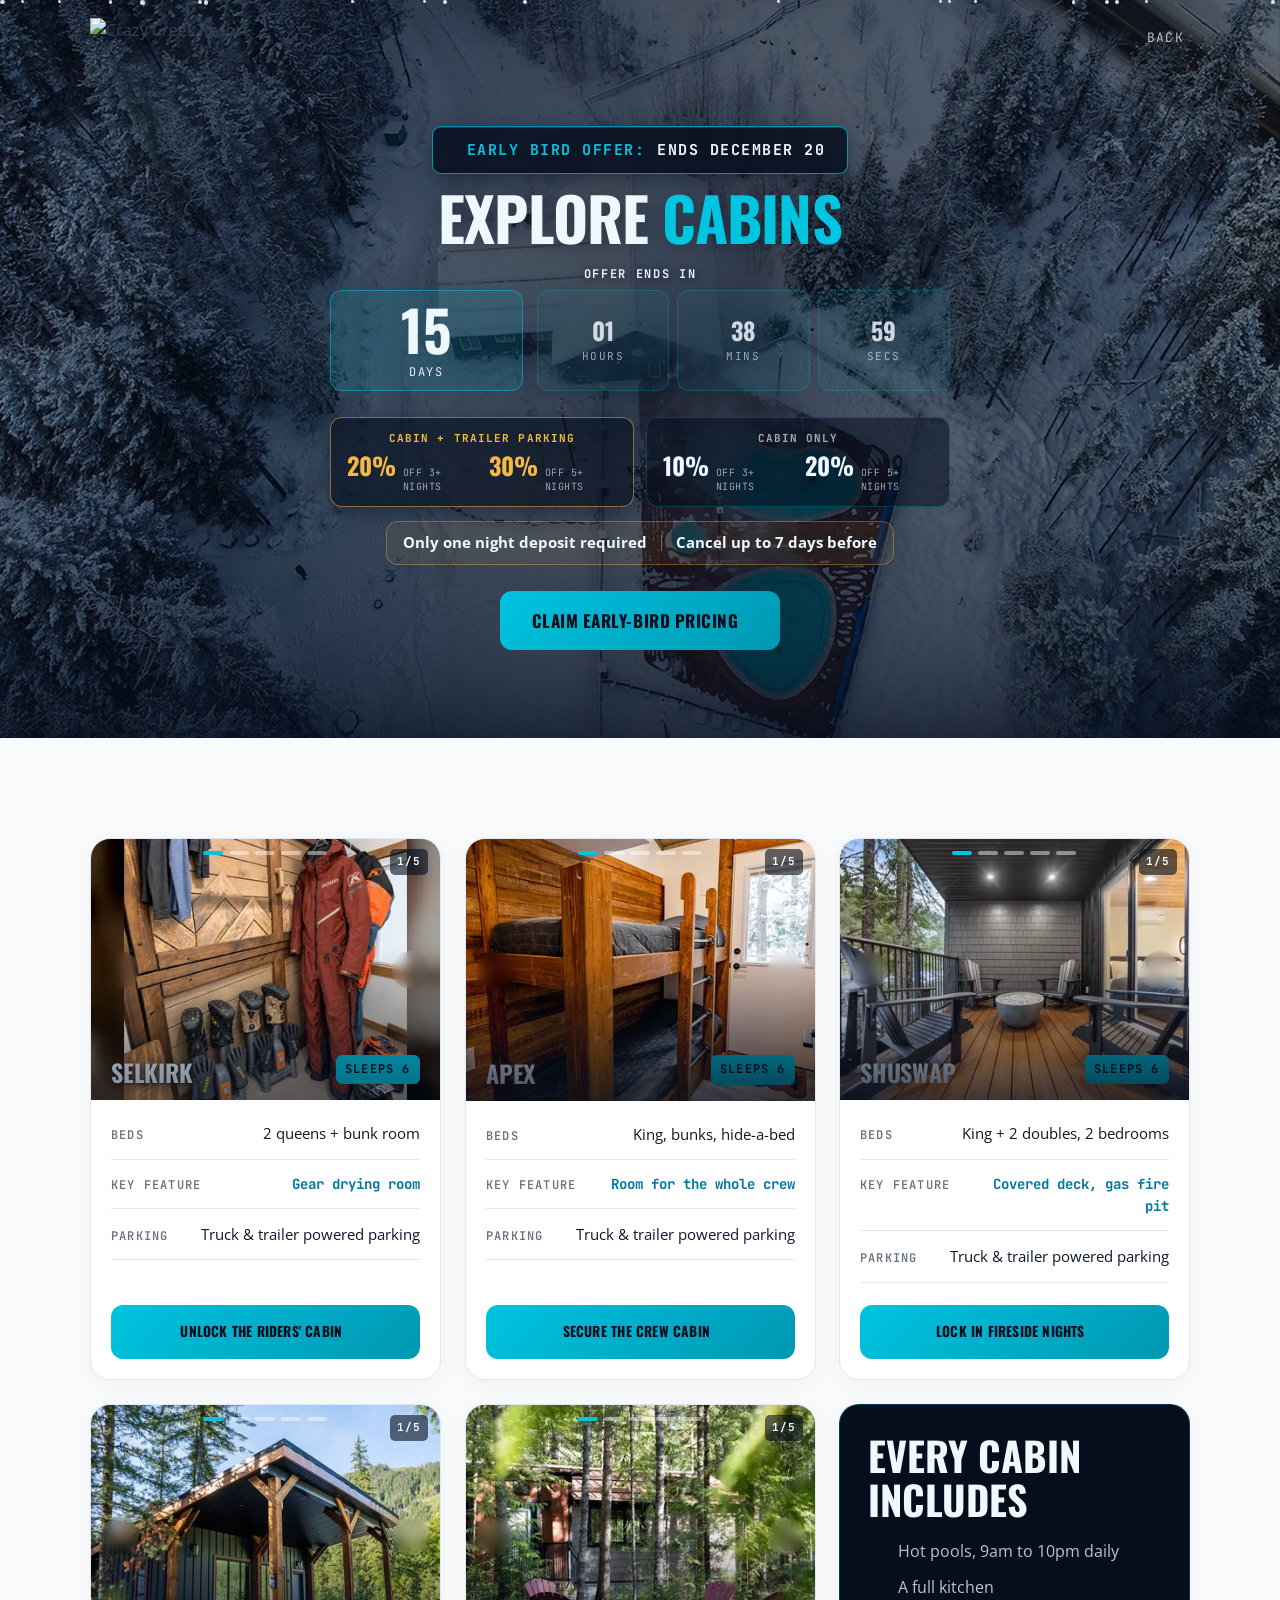
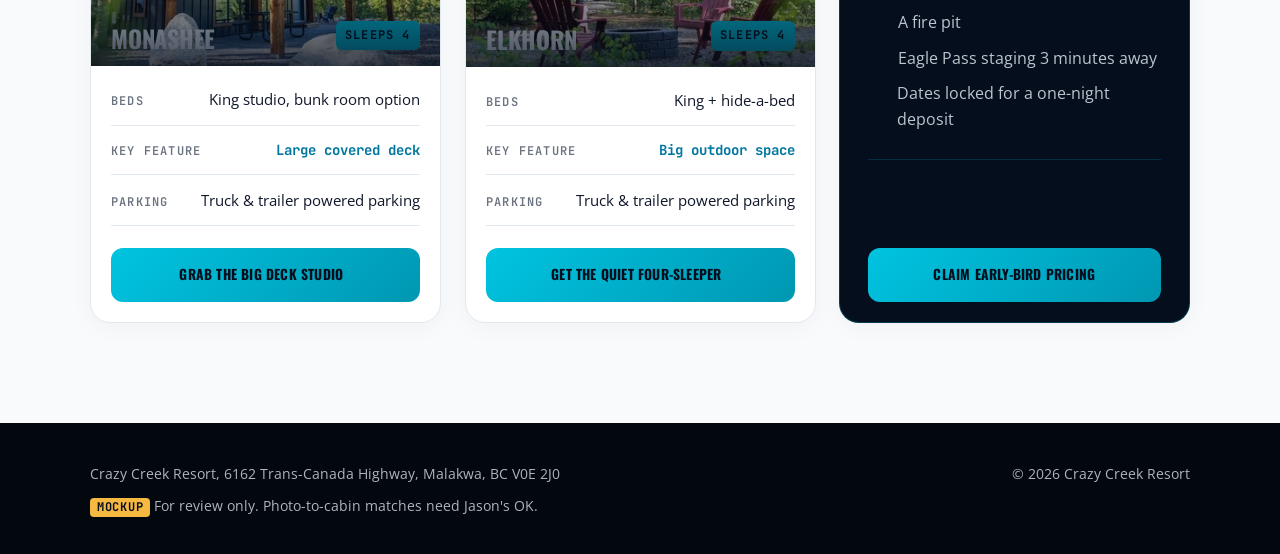
==== commit 02ca7e48: "copy: revise two cabin CTAs and the page-3 consent line page-2 cabin cards, the other three labels u" ====
--- a/page-2.html
+++ b/page-2.html
@@ -13,8 +13,8 @@
   <link rel="preconnect" href="https://fonts.googleapis.com">
   <link rel="preconnect" href="https://fonts.gstatic.com" crossorigin>
   <link rel="stylesheet" href="https://fonts.googleapis.com/css2?family=Oswald:wght@700&family=Open+Sans:wght@400;600;700&family=JetBrains+Mono:wght@500;700&display=swap">
-  <link rel="preload" as="image" href="img/card-selkirk-1-400.webp?v=126" imagesrcset="img/card-selkirk-1-400.webp?v=126 400w, img/card-selkirk-1-800.webp?v=126 800w" imagesizes="(min-width: 1025px) 400px, (min-width: 769px) 48vw, 92vw" fetchpriority="high">
-  <link rel="stylesheet" href="sled.css?v=126">
+  <link rel="preload" as="image" href="img/card-selkirk-1-400.webp?v=127" imagesrcset="img/card-selkirk-1-400.webp?v=127 400w, img/card-selkirk-1-800.webp?v=127 800w" imagesizes="(min-width: 1025px) 400px, (min-width: 769px) 48vw, 92vw" fetchpriority="high">
+  <link rel="stylesheet" href="sled.css?v=127">
   <link rel="stylesheet" href="https://cdn.jsdelivr.net/npm/@fortawesome/fontawesome-free@7.3.1/css/fontawesome.min.css" media="print" onload="this.media='all'">
   <link rel="stylesheet" href="https://cdn.jsdelivr.net/npm/@fortawesome/fontawesome-free@7.3.1/css/solid.min.css" media="print" onload="this.media='all'">
 </head>
@@ -31,8 +31,8 @@
     <!-- Short cinematic band: same hero language as page 1 -->
     <section class="cc-hero cc-hero--short cc-hero--center">
       <picture class="cc-hero__media">
-        <source media="(min-width: 768px)" srcset="img/cabins-aerial-desktop.webp?v=126" width="2160" height="1216">
-        <img src="img/cabins-aerial-mobile.webp?v=126" alt="" width="860" height="1216">
+        <source media="(min-width: 768px)" srcset="img/cabins-aerial-desktop.webp?v=127" width="2160" height="1216">
+        <img src="img/cabins-aerial-mobile.webp?v=127" alt="" width="860" height="1216">
       </picture>
       <div class="cc-snow" aria-hidden="true"></div>
       <div class="cc-hero__inner">
@@ -72,11 +72,11 @@
 
           <li class="cc-card cc-card--scrim-light">
             <div class="cc-card__media cc-gal" data-gallery>
-                  <img class="cc-shot is-on" src="img/card-selkirk-1-800.webp?v=126" srcset="img/card-selkirk-1-400.webp?v=126 400w, img/card-selkirk-1-800.webp?v=126 800w" sizes="(min-width: 1025px) 400px, (min-width: 769px) 48vw, 92vw" alt="Selkirk gear drying room with a suit, boots, gloves and helmets on powered dryers" width="800" height="600" decoding="async" fetchpriority="high">
-                  <img class="cc-shot" src="img/card-selkirk-2-800.webp?v=126" srcset="img/card-selkirk-2-400.webp?v=126 400w, img/card-selkirk-2-800.webp?v=126 800w" sizes="(min-width: 1025px) 400px, (min-width: 769px) 48vw, 92vw" alt="Selkirk living area with the stone fireplace" width="800" height="600" decoding="async" loading="lazy">
-                  <img class="cc-shot" src="img/card-selkirk-3-800.webp?v=126" srcset="img/card-selkirk-3-400.webp?v=126 400w, img/card-selkirk-3-800.webp?v=126 800w" sizes="(min-width: 1025px) 400px, (min-width: 769px) 48vw, 92vw" alt="Selkirk bunk room" width="800" height="600" decoding="async" loading="lazy">
-                  <img class="cc-shot" src="img/card-selkirk-4-800.webp?v=126" srcset="img/card-selkirk-4-400.webp?v=126 400w, img/card-selkirk-4-800.webp?v=126 800w" sizes="(min-width: 1025px) 400px, (min-width: 769px) 48vw, 92vw" alt="Selkirk covered deck" width="800" height="600" decoding="async" loading="lazy">
-                  <img class="cc-shot" src="img/card-selkirk-5-800.webp?v=126" srcset="img/card-selkirk-5-400.webp?v=126 400w, img/card-selkirk-5-800.webp?v=126 800w" sizes="(min-width: 1025px) 400px, (min-width: 769px) 48vw, 92vw" alt="Selkirk exterior" width="800" height="600" decoding="async" loading="lazy">
+                  <img class="cc-shot is-on" src="img/card-selkirk-1-800.webp?v=127" srcset="img/card-selkirk-1-400.webp?v=127 400w, img/card-selkirk-1-800.webp?v=127 800w" sizes="(min-width: 1025px) 400px, (min-width: 769px) 48vw, 92vw" alt="Selkirk gear drying room with a suit, boots, gloves and helmets on powered dryers" width="800" height="600" decoding="async" fetchpriority="high">
+                  <img class="cc-shot" src="img/card-selkirk-2-800.webp?v=127" srcset="img/card-selkirk-2-400.webp?v=127 400w, img/card-selkirk-2-800.webp?v=127 800w" sizes="(min-width: 1025px) 400px, (min-width: 769px) 48vw, 92vw" alt="Selkirk living area with the stone fireplace" width="800" height="600" decoding="async" loading="lazy">
+                  <img class="cc-shot" src="img/card-selkirk-3-800.webp?v=127" srcset="img/card-selkirk-3-400.webp?v=127 400w, img/card-selkirk-3-800.webp?v=127 800w" sizes="(min-width: 1025px) 400px, (min-width: 769px) 48vw, 92vw" alt="Selkirk bunk room" width="800" height="600" decoding="async" loading="lazy">
+                  <img class="cc-shot" src="img/card-selkirk-4-800.webp?v=127" srcset="img/card-selkirk-4-400.webp?v=127 400w, img/card-selkirk-4-800.webp?v=127 800w" sizes="(min-width: 1025px) 400px, (min-width: 769px) 48vw, 92vw" alt="Selkirk covered deck" width="800" height="600" decoding="async" loading="lazy">
+                  <img class="cc-shot" src="img/card-selkirk-5-800.webp?v=127" srcset="img/card-selkirk-5-400.webp?v=127 400w, img/card-selkirk-5-800.webp?v=127 800w" sizes="(min-width: 1025px) 400px, (min-width: 769px) 48vw, 92vw" alt="Selkirk exterior" width="800" height="600" decoding="async" loading="lazy">
               <button type="button" class="cc-gal__nav cc-gal__nav--prev" data-prev aria-label="Previous photo of the Selkirk"><i class="fa-solid fa-chevron-left" aria-hidden="true"></i></button>
               <button type="button" class="cc-gal__nav cc-gal__nav--next" data-next aria-label="Next photo of the Selkirk"><i class="fa-solid fa-chevron-right" aria-hidden="true"></i></button>
               <div class="cc-gal__dots"><button type="button" class="cc-dot is-on" data-go="0" aria-label="Photo 1 of 5" aria-current="true"></button><button type="button" class="cc-dot" data-go="1" aria-label="Photo 2 of 5"></button><button type="button" class="cc-dot" data-go="2" aria-label="Photo 3 of 5"></button><button type="button" class="cc-dot" data-go="3" aria-label="Photo 4 of 5"></button><button type="button" class="cc-dot" data-go="4" aria-label="Photo 5 of 5"></button></div>
@@ -95,11 +95,11 @@
 
           <li class="cc-card">
             <div class="cc-card__media cc-gal" data-gallery>
-                  <img class="cc-shot is-on" src="img/card-apex-1-800.webp?v=126" srcset="img/card-apex-1-400.webp?v=126 400w, img/card-apex-1-800.webp?v=126 800w" sizes="(min-width: 1025px) 400px, (min-width: 769px) 48vw, 92vw" alt="Apex bunk room" width="800" height="600" decoding="async" loading="lazy">
-                  <img class="cc-shot" src="img/card-apex-2-800.webp?v=126" srcset="img/card-apex-2-400.webp?v=126 400w, img/card-apex-2-800.webp?v=126 800w" sizes="(min-width: 1025px) 400px, (min-width: 769px) 48vw, 92vw" alt="Apex open living area" width="800" height="600" decoding="async" loading="lazy">
-                  <img class="cc-shot" src="img/card-apex-3-800.webp?v=126" srcset="img/card-apex-3-400.webp?v=126 400w, img/card-apex-3-800.webp?v=126 800w" sizes="(min-width: 1025px) 400px, (min-width: 769px) 48vw, 92vw" alt="Apex king bedroom" width="800" height="600" decoding="async" loading="lazy">
-                  <img class="cc-shot" src="img/card-apex-4-800.webp?v=126" srcset="img/card-apex-4-400.webp?v=126 400w, img/card-apex-4-800.webp?v=126 800w" sizes="(min-width: 1025px) 400px, (min-width: 769px) 48vw, 92vw" alt="Apex kitchen" width="800" height="600" decoding="async" loading="lazy">
-                  <img class="cc-shot" src="img/card-apex-5-800.webp?v=126" srcset="img/card-apex-5-400.webp?v=126 400w, img/card-apex-5-800.webp?v=126 800w" sizes="(min-width: 1025px) 400px, (min-width: 769px) 48vw, 92vw" alt="Apex exterior" width="800" height="600" decoding="async" loading="lazy">
+                  <img class="cc-shot is-on" src="img/card-apex-1-800.webp?v=127" srcset="img/card-apex-1-400.webp?v=127 400w, img/card-apex-1-800.webp?v=127 800w" sizes="(min-width: 1025px) 400px, (min-width: 769px) 48vw, 92vw" alt="Apex bunk room" width="800" height="600" decoding="async" loading="lazy">
+                  <img class="cc-shot" src="img/card-apex-2-800.webp?v=127" srcset="img/card-apex-2-400.webp?v=127 400w, img/card-apex-2-800.webp?v=127 800w" sizes="(min-width: 1025px) 400px, (min-width: 769px) 48vw, 92vw" alt="Apex open living area" width="800" height="600" decoding="async" loading="lazy">
+                  <img class="cc-shot" src="img/card-apex-3-800.webp?v=127" srcset="img/card-apex-3-400.webp?v=127 400w, img/card-apex-3-800.webp?v=127 800w" sizes="(min-width: 1025px) 400px, (min-width: 769px) 48vw, 92vw" alt="Apex king bedroom" width="800" height="600" decoding="async" loading="lazy">
+                  <img class="cc-shot" src="img/card-apex-4-800.webp?v=127" srcset="img/card-apex-4-400.webp?v=127 400w, img/card-apex-4-800.webp?v=127 800w" sizes="(min-width: 1025px) 400px, (min-width: 769px) 48vw, 92vw" alt="Apex kitchen" width="800" height="600" decoding="async" loading="lazy">
+                  <img class="cc-shot" src="img/card-apex-5-800.webp?v=127" srcset="img/card-apex-5-400.webp?v=127 400w, img/card-apex-5-800.webp?v=127 800w" sizes="(min-width: 1025px) 400px, (min-width: 769px) 48vw, 92vw" alt="Apex exterior" width="800" height="600" decoding="async" loading="lazy">
               <button type="button" class="cc-gal__nav cc-gal__nav--prev" data-prev aria-label="Previous photo of the Apex"><i class="fa-solid fa-chevron-left" aria-hidden="true"></i></button>
               <button type="button" class="cc-gal__nav cc-gal__nav--next" data-next aria-label="Next photo of the Apex"><i class="fa-solid fa-chevron-right" aria-hidden="true"></i></button>
               <div class="cc-gal__dots"><button type="button" class="cc-dot is-on" data-go="0" aria-label="Photo 1 of 5" aria-current="true"></button><button type="button" class="cc-dot" data-go="1" aria-label="Photo 2 of 5"></button><button type="button" class="cc-dot" data-go="2" aria-label="Photo 3 of 5"></button><button type="button" class="cc-dot" data-go="3" aria-label="Photo 4 of 5"></button><button type="button" class="cc-dot" data-go="4" aria-label="Photo 5 of 5"></button></div>
@@ -118,11 +118,11 @@
 
           <li class="cc-card">
             <div class="cc-card__media cc-gal" data-gallery>
-                  <img class="cc-shot is-on" src="img/card-shuswap-1-800.webp?v=126" srcset="img/card-shuswap-1-400.webp?v=126 400w, img/card-shuswap-1-800.webp?v=126 800w" sizes="(min-width: 1025px) 400px, (min-width: 769px) 48vw, 92vw" alt="Shuswap covered deck with the gas fire pit" width="800" height="600" decoding="async" loading="lazy">
-                  <img class="cc-shot" src="img/card-shuswap-2-800.webp?v=126" srcset="img/card-shuswap-2-400.webp?v=126 400w, img/card-shuswap-2-800.webp?v=126 800w" sizes="(min-width: 1025px) 400px, (min-width: 769px) 48vw, 92vw" alt="Shuswap open living space" width="800" height="600" decoding="async" loading="lazy">
-                  <img class="cc-shot" src="img/card-shuswap-3-800.webp?v=126" srcset="img/card-shuswap-3-400.webp?v=126 400w, img/card-shuswap-3-800.webp?v=126 800w" sizes="(min-width: 1025px) 400px, (min-width: 769px) 48vw, 92vw" alt="Shuswap master bedroom" width="800" height="600" decoding="async" loading="lazy">
-                  <img class="cc-shot" src="img/card-shuswap-4-800.webp?v=126" srcset="img/card-shuswap-4-400.webp?v=126 400w, img/card-shuswap-4-800.webp?v=126 800w" sizes="(min-width: 1025px) 400px, (min-width: 769px) 48vw, 92vw" alt="Shuswap second bedroom with two doubles" width="800" height="600" decoding="async" loading="lazy">
-                  <img class="cc-shot" src="img/card-shuswap-5-800.webp?v=126" srcset="img/card-shuswap-5-400.webp?v=126 400w, img/card-shuswap-5-800.webp?v=126 800w" sizes="(min-width: 1025px) 400px, (min-width: 769px) 48vw, 92vw" alt="Shuswap exterior" width="800" height="600" decoding="async" loading="lazy">
+                  <img class="cc-shot is-on" src="img/card-shuswap-1-800.webp?v=127" srcset="img/card-shuswap-1-400.webp?v=127 400w, img/card-shuswap-1-800.webp?v=127 800w" sizes="(min-width: 1025px) 400px, (min-width: 769px) 48vw, 92vw" alt="Shuswap covered deck with the gas fire pit" width="800" height="600" decoding="async" loading="lazy">
+                  <img class="cc-shot" src="img/card-shuswap-2-800.webp?v=127" srcset="img/card-shuswap-2-400.webp?v=127 400w, img/card-shuswap-2-800.webp?v=127 800w" sizes="(min-width: 1025px) 400px, (min-width: 769px) 48vw, 92vw" alt="Shuswap open living space" width="800" height="600" decoding="async" loading="lazy">
+                  <img class="cc-shot" src="img/card-shuswap-3-800.webp?v=127" srcset="img/card-shuswap-3-400.webp?v=127 400w, img/card-shuswap-3-800.webp?v=127 800w" sizes="(min-width: 1025px) 400px, (min-width: 769px) 48vw, 92vw" alt="Shuswap master bedroom" width="800" height="600" decoding="async" loading="lazy">
+                  <img class="cc-shot" src="img/card-shuswap-4-800.webp?v=127" srcset="img/card-shuswap-4-400.webp?v=127 400w, img/card-shuswap-4-800.webp?v=127 800w" sizes="(min-width: 1025px) 400px, (min-width: 769px) 48vw, 92vw" alt="Shuswap second bedroom with two doubles" width="800" height="600" decoding="async" loading="lazy">
+                  <img class="cc-shot" src="img/card-shuswap-5-800.webp?v=127" srcset="img/card-shuswap-5-400.webp?v=127 400w, img/card-shuswap-5-800.webp?v=127 800w" sizes="(min-width: 1025px) 400px, (min-width: 769px) 48vw, 92vw" alt="Shuswap exterior" width="800" height="600" decoding="async" loading="lazy">
               <button type="button" class="cc-gal__nav cc-gal__nav--prev" data-prev aria-label="Previous photo of the Shuswap"><i class="fa-solid fa-chevron-left" aria-hidden="true"></i></button>
               <button type="button" class="cc-gal__nav cc-gal__nav--next" data-next aria-label="Next photo of the Shuswap"><i class="fa-solid fa-chevron-right" aria-hidden="true"></i></button>
               <div class="cc-gal__dots"><button type="button" class="cc-dot is-on" data-go="0" aria-label="Photo 1 of 5" aria-current="true"></button><button type="button" class="cc-dot" data-go="1" aria-label="Photo 2 of 5"></button><button type="button" class="cc-dot" data-go="2" aria-label="Photo 3 of 5"></button><button type="button" class="cc-dot" data-go="3" aria-label="Photo 4 of 5"></button><button type="button" class="cc-dot" data-go="4" aria-label="Photo 5 of 5"></button></div>
@@ -141,11 +141,11 @@
 
           <li class="cc-card">
             <div class="cc-card__media cc-gal" data-gallery>
-                  <img class="cc-shot is-on" src="img/card-monashee-1-800.webp?v=126" srcset="img/card-monashee-1-400.webp?v=126 400w, img/card-monashee-1-800.webp?v=126 800w" sizes="(min-width: 1025px) 400px, (min-width: 769px) 48vw, 92vw" alt="Monashee exterior and large covered deck" width="800" height="600" decoding="async" loading="lazy">
-                  <img class="cc-shot" src="img/card-monashee-2-800.webp?v=126" srcset="img/card-monashee-2-400.webp?v=126 400w, img/card-monashee-2-800.webp?v=126 800w" sizes="(min-width: 1025px) 400px, (min-width: 769px) 48vw, 92vw" alt="Monashee studio interior" width="800" height="600" decoding="async" loading="lazy">
-                  <img class="cc-shot" src="img/card-monashee-3-800.webp?v=126" srcset="img/card-monashee-3-400.webp?v=126 400w, img/card-monashee-3-800.webp?v=126 800w" sizes="(min-width: 1025px) 400px, (min-width: 769px) 48vw, 92vw" alt="Monashee bunk room" width="800" height="600" decoding="async" loading="lazy">
-                  <img class="cc-shot" src="img/card-monashee-4-800.webp?v=126" srcset="img/card-monashee-4-400.webp?v=126 400w, img/card-monashee-4-800.webp?v=126 800w" sizes="(min-width: 1025px) 400px, (min-width: 769px) 48vw, 92vw" alt="Monashee kitchenette" width="800" height="600" decoding="async" loading="lazy">
-                  <img class="cc-shot" src="img/card-monashee-5-800.webp?v=126" srcset="img/card-monashee-5-400.webp?v=126 400w, img/card-monashee-5-800.webp?v=126 800w" sizes="(min-width: 1025px) 400px, (min-width: 769px) 48vw, 92vw" alt="Monashee interior" width="800" height="600" decoding="async" loading="lazy">
+                  <img class="cc-shot is-on" src="img/card-monashee-1-800.webp?v=127" srcset="img/card-monashee-1-400.webp?v=127 400w, img/card-monashee-1-800.webp?v=127 800w" sizes="(min-width: 1025px) 400px, (min-width: 769px) 48vw, 92vw" alt="Monashee exterior and large covered deck" width="800" height="600" decoding="async" loading="lazy">
+                  <img class="cc-shot" src="img/card-monashee-2-800.webp?v=127" srcset="img/card-monashee-2-400.webp?v=127 400w, img/card-monashee-2-800.webp?v=127 800w" sizes="(min-width: 1025px) 400px, (min-width: 769px) 48vw, 92vw" alt="Monashee studio interior" width="800" height="600" decoding="async" loading="lazy">
+                  <img class="cc-shot" src="img/card-monashee-3-800.webp?v=127" srcset="img/card-monashee-3-400.webp?v=127 400w, img/card-monashee-3-800.webp?v=127 800w" sizes="(min-width: 1025px) 400px, (min-width: 769px) 48vw, 92vw" alt="Monashee bunk room" width="800" height="600" decoding="async" loading="lazy">
+                  <img class="cc-shot" src="img/card-monashee-4-800.webp?v=127" srcset="img/card-monashee-4-400.webp?v=127 400w, img/card-monashee-4-800.webp?v=127 800w" sizes="(min-width: 1025px) 400px, (min-width: 769px) 48vw, 92vw" alt="Monashee kitchenette" width="800" height="600" decoding="async" loading="lazy">
+                  <img class="cc-shot" src="img/card-monashee-5-800.webp?v=127" srcset="img/card-monashee-5-400.webp?v=127 400w, img/card-monashee-5-800.webp?v=127 800w" sizes="(min-width: 1025px) 400px, (min-width: 769px) 48vw, 92vw" alt="Monashee interior" width="800" height="600" decoding="async" loading="lazy">
               <button type="button" class="cc-gal__nav cc-gal__nav--prev" data-prev aria-label="Previous photo of the Monashee"><i class="fa-solid fa-chevron-left" aria-hidden="true"></i></button>
               <button type="button" class="cc-gal__nav cc-gal__nav--next" data-next aria-label="Next photo of the Monashee"><i class="fa-solid fa-chevron-right" aria-hidden="true"></i></button>
               <div class="cc-gal__dots"><button type="button" class="cc-dot is-on" data-go="0" aria-label="Photo 1 of 5" aria-current="true"></button><button type="button" class="cc-dot" data-go="1" aria-label="Photo 2 of 5"></button><button type="button" class="cc-dot" data-go="2" aria-label="Photo 3 of 5"></button><button type="button" class="cc-dot" data-go="3" aria-label="Photo 4 of 5"></button><button type="button" class="cc-dot" data-go="4" aria-label="Photo 5 of 5"></button></div>
@@ -158,17 +158,17 @@
                 <div class="cc-spec"><dt>Key feature</dt><dd class="hl">Large covered deck</dd></div>
                 <div class="cc-spec"><dt>Parking</dt><dd>Truck &amp; trailer powered parking</dd></div>
               </dl>
-              <a data-step-link href="page-3.html" class="cc-btn cc-btn--block">Get the Big Deck Studio <i class="fa-solid fa-arrow-right" aria-hidden="true"></i></a>
-            </div>
-          </li>
-
-          <li class="cc-card">
-            <div class="cc-card__media cc-gal" data-gallery>
-                  <img class="cc-shot is-on" src="img/card-elkhorn-1-800.webp?v=126" srcset="img/card-elkhorn-1-400.webp?v=126 400w, img/card-elkhorn-1-800.webp?v=126 800w" sizes="(min-width: 1025px) 400px, (min-width: 769px) 48vw, 92vw" alt="Elkhorn outdoor space" width="800" height="600" decoding="async" loading="lazy">
-                  <img class="cc-shot" src="img/card-elkhorn-2-800.webp?v=126" srcset="img/card-elkhorn-2-400.webp?v=126 400w, img/card-elkhorn-2-800.webp?v=126 800w" sizes="(min-width: 1025px) 400px, (min-width: 769px) 48vw, 92vw" alt="Elkhorn living area" width="800" height="600" decoding="async" loading="lazy">
-                  <img class="cc-shot" src="img/card-elkhorn-3-800.webp?v=126" srcset="img/card-elkhorn-3-400.webp?v=126 400w, img/card-elkhorn-3-800.webp?v=126 800w" sizes="(min-width: 1025px) 400px, (min-width: 769px) 48vw, 92vw" alt="Elkhorn king bedroom" width="800" height="600" decoding="async" loading="lazy">
-                  <img class="cc-shot" src="img/card-elkhorn-4-800.webp?v=126" srcset="img/card-elkhorn-4-400.webp?v=126 400w, img/card-elkhorn-4-800.webp?v=126 800w" sizes="(min-width: 1025px) 400px, (min-width: 769px) 48vw, 92vw" alt="Elkhorn kitchen" width="800" height="600" decoding="async" loading="lazy">
-                  <img class="cc-shot" src="img/card-elkhorn-5-800.webp?v=126" srcset="img/card-elkhorn-5-400.webp?v=126 400w, img/card-elkhorn-5-800.webp?v=126 800w" sizes="(min-width: 1025px) 400px, (min-width: 769px) 48vw, 92vw" alt="Elkhorn bathroom" width="800" height="600" decoding="async" loading="lazy">
+              <a data-step-link href="page-3.html" class="cc-btn cc-btn--block">Grab the Big Deck Studio <i class="fa-solid fa-arrow-right" aria-hidden="true"></i></a>
+            </div>
+          </li>
+
+          <li class="cc-card">
+            <div class="cc-card__media cc-gal" data-gallery>
+                  <img class="cc-shot is-on" src="img/card-elkhorn-1-800.webp?v=127" srcset="img/card-elkhorn-1-400.webp?v=127 400w, img/card-elkhorn-1-800.webp?v=127 800w" sizes="(min-width: 1025px) 400px, (min-width: 769px) 48vw, 92vw" alt="Elkhorn outdoor space" width="800" height="600" decoding="async" loading="lazy">
+                  <img class="cc-shot" src="img/card-elkhorn-2-800.webp?v=127" srcset="img/card-elkhorn-2-400.webp?v=127 400w, img/card-elkhorn-2-800.webp?v=127 800w" sizes="(min-width: 1025px) 400px, (min-width: 769px) 48vw, 92vw" alt="Elkhorn living area" width="800" height="600" decoding="async" loading="lazy">
+                  <img class="cc-shot" src="img/card-elkhorn-3-800.webp?v=127" srcset="img/card-elkhorn-3-400.webp?v=127 400w, img/card-elkhorn-3-800.webp?v=127 800w" sizes="(min-width: 1025px) 400px, (min-width: 769px) 48vw, 92vw" alt="Elkhorn king bedroom" width="800" height="600" decoding="async" loading="lazy">
+                  <img class="cc-shot" src="img/card-elkhorn-4-800.webp?v=127" srcset="img/card-elkhorn-4-400.webp?v=127 400w, img/card-elkhorn-4-800.webp?v=127 800w" sizes="(min-width: 1025px) 400px, (min-width: 769px) 48vw, 92vw" alt="Elkhorn kitchen" width="800" height="600" decoding="async" loading="lazy">
+                  <img class="cc-shot" src="img/card-elkhorn-5-800.webp?v=127" srcset="img/card-elkhorn-5-400.webp?v=127 400w, img/card-elkhorn-5-800.webp?v=127 800w" sizes="(min-width: 1025px) 400px, (min-width: 769px) 48vw, 92vw" alt="Elkhorn bathroom" width="800" height="600" decoding="async" loading="lazy">
               <button type="button" class="cc-gal__nav cc-gal__nav--prev" data-prev aria-label="Previous photo of the Elkhorn"><i class="fa-solid fa-chevron-left" aria-hidden="true"></i></button>
               <button type="button" class="cc-gal__nav cc-gal__nav--next" data-next aria-label="Next photo of the Elkhorn"><i class="fa-solid fa-chevron-right" aria-hidden="true"></i></button>
               <div class="cc-gal__dots"><button type="button" class="cc-dot is-on" data-go="0" aria-label="Photo 1 of 5" aria-current="true"></button><button type="button" class="cc-dot" data-go="1" aria-label="Photo 2 of 5"></button><button type="button" class="cc-dot" data-go="2" aria-label="Photo 3 of 5"></button><button type="button" class="cc-dot" data-go="3" aria-label="Photo 4 of 5"></button><button type="button" class="cc-dot" data-go="4" aria-label="Photo 5 of 5"></button></div>
@@ -181,7 +181,7 @@
                 <div class="cc-spec"><dt>Key feature</dt><dd class="hl">Big outdoor space</dd></div>
                 <div class="cc-spec"><dt>Parking</dt><dd>Truck &amp; trailer powered parking</dd></div>
               </dl>
-              <a data-step-link href="page-3.html" class="cc-btn cc-btn--block">Unwind in the Quiet Cabin <i class="fa-solid fa-arrow-right" aria-hidden="true"></i></a>
+              <a data-step-link href="page-3.html" class="cc-btn cc-btn--block">Get the Quiet Four-Sleeper <i class="fa-solid fa-arrow-right" aria-hidden="true"></i></a>
             </div>
           </li>
 
@@ -214,6 +214,6 @@
     <a data-step-link href="page-3.html" class="cc-btn cc-btn--block">Claim early-bird pricing</a>
   </div>
 
-  <script src="funnel.js?v=126" defer></script>
+  <script src="funnel.js?v=127" defer></script>
 </body>
 </html>
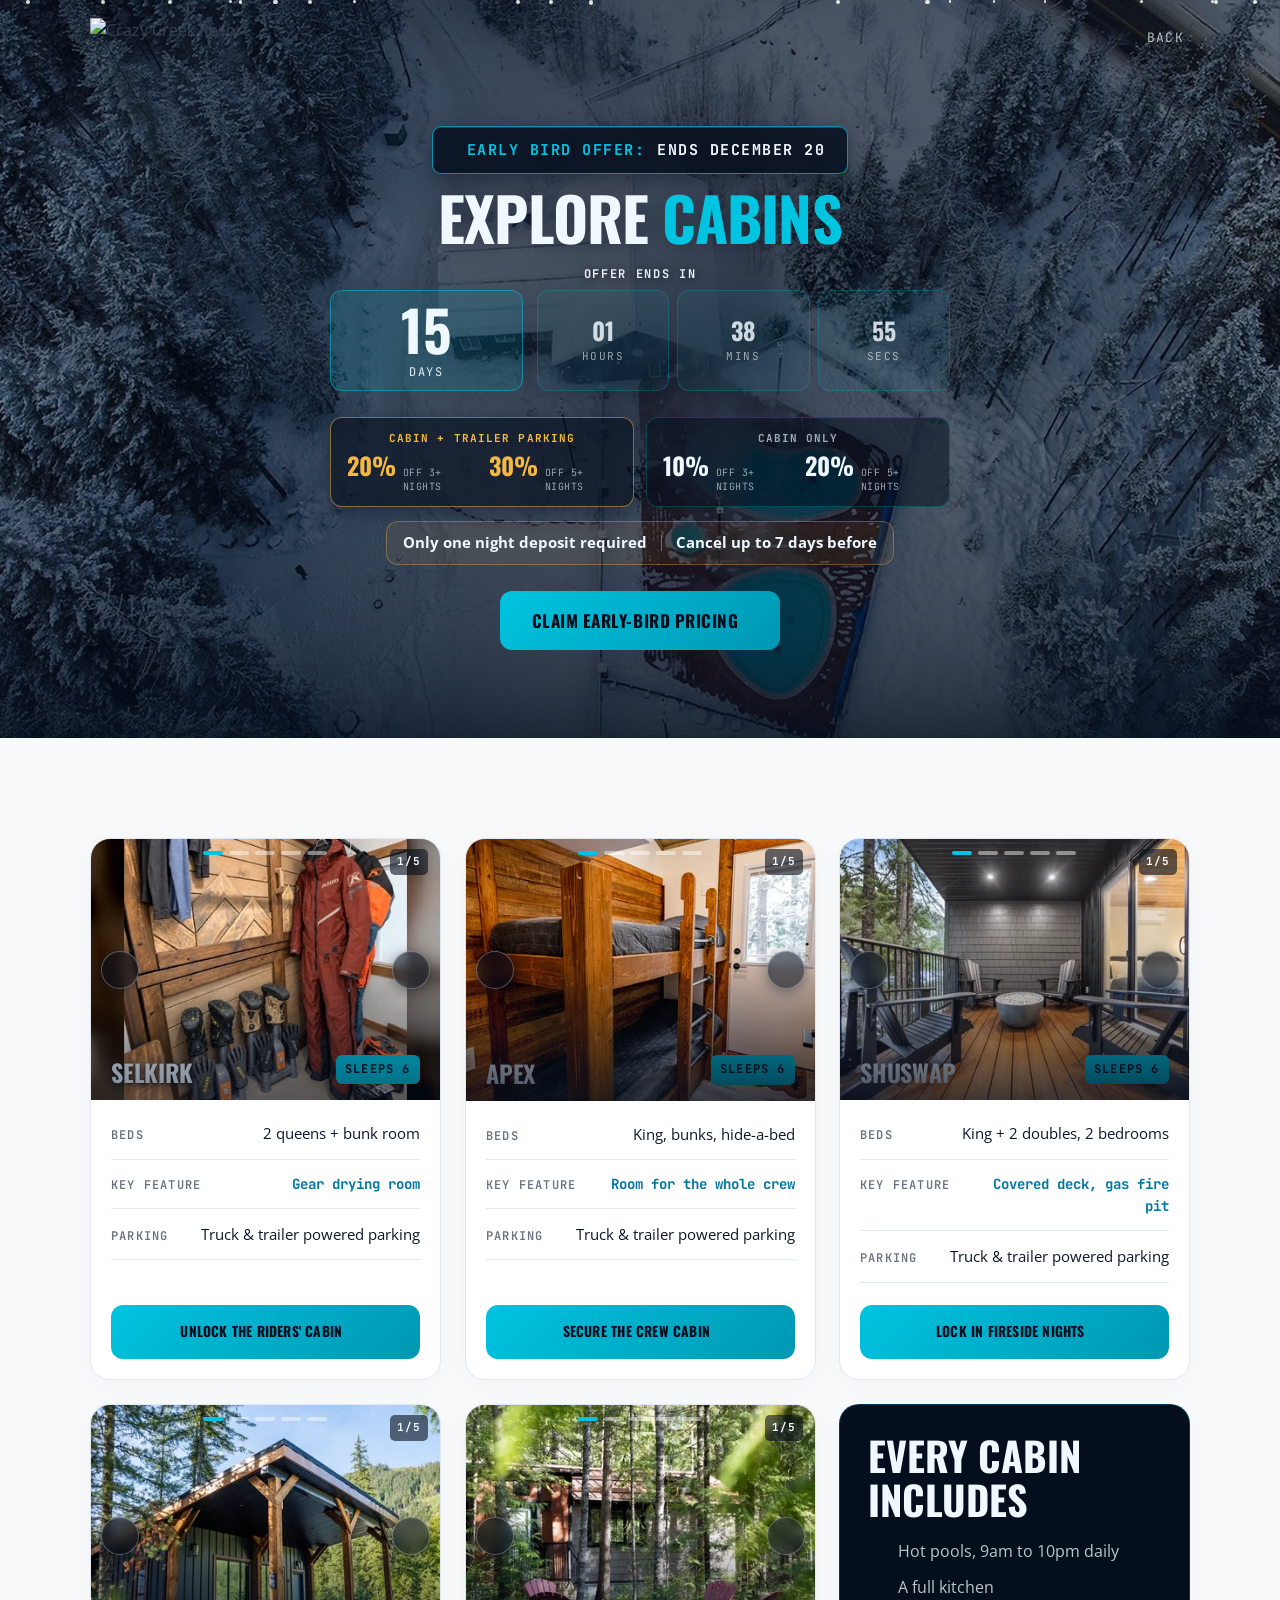
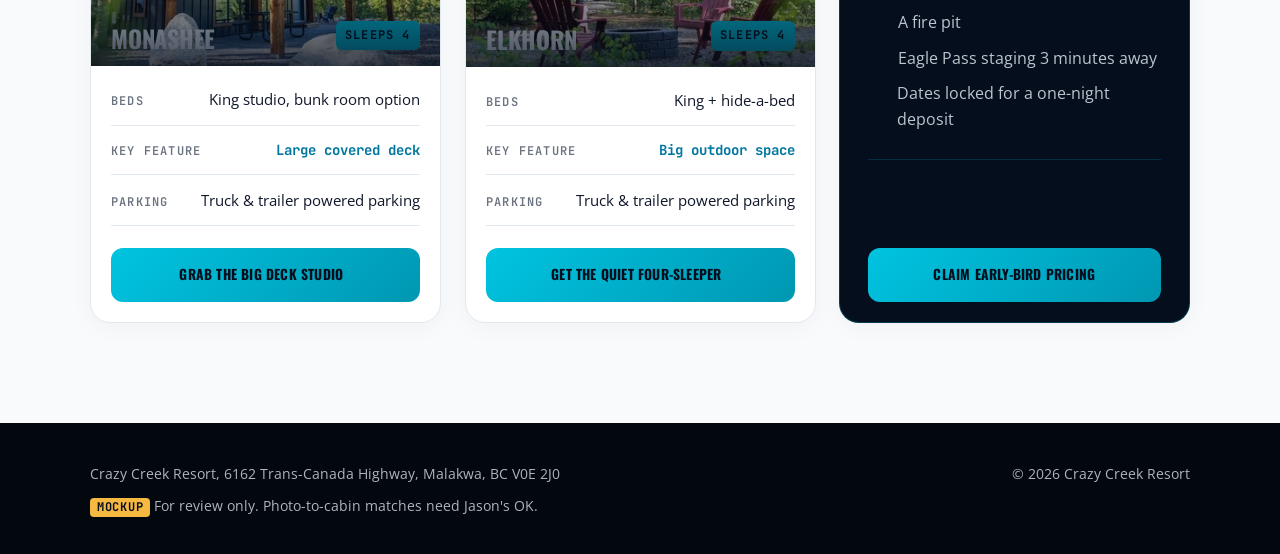
==== commit 7b39abb0: "copy(page-3): new confirmation headline and closing line   "You're on the Early Bird list."       ->" ====
--- a/page-2.html
+++ b/page-2.html
@@ -13,8 +13,8 @@
   <link rel="preconnect" href="https://fonts.googleapis.com">
   <link rel="preconnect" href="https://fonts.gstatic.com" crossorigin>
   <link rel="stylesheet" href="https://fonts.googleapis.com/css2?family=Oswald:wght@700&family=Open+Sans:wght@400;600;700&family=JetBrains+Mono:wght@500;700&display=swap">
-  <link rel="preload" as="image" href="img/card-selkirk-1-400.webp?v=127" imagesrcset="img/card-selkirk-1-400.webp?v=127 400w, img/card-selkirk-1-800.webp?v=127 800w" imagesizes="(min-width: 1025px) 400px, (min-width: 769px) 48vw, 92vw" fetchpriority="high">
-  <link rel="stylesheet" href="sled.css?v=127">
+  <link rel="preload" as="image" href="img/card-selkirk-1-400.webp?v=129" imagesrcset="img/card-selkirk-1-400.webp?v=129 400w, img/card-selkirk-1-800.webp?v=129 800w" imagesizes="(min-width: 1025px) 400px, (min-width: 769px) 48vw, 92vw" fetchpriority="high">
+  <link rel="stylesheet" href="sled.css?v=129">
   <link rel="stylesheet" href="https://cdn.jsdelivr.net/npm/@fortawesome/fontawesome-free@7.3.1/css/fontawesome.min.css" media="print" onload="this.media='all'">
   <link rel="stylesheet" href="https://cdn.jsdelivr.net/npm/@fortawesome/fontawesome-free@7.3.1/css/solid.min.css" media="print" onload="this.media='all'">
 </head>
@@ -31,8 +31,8 @@
     <!-- Short cinematic band: same hero language as page 1 -->
     <section class="cc-hero cc-hero--short cc-hero--center">
       <picture class="cc-hero__media">
-        <source media="(min-width: 768px)" srcset="img/cabins-aerial-desktop.webp?v=127" width="2160" height="1216">
-        <img src="img/cabins-aerial-mobile.webp?v=127" alt="" width="860" height="1216">
+        <source media="(min-width: 768px)" srcset="img/cabins-aerial-desktop.webp?v=129" width="2160" height="1216">
+        <img src="img/cabins-aerial-mobile.webp?v=129" alt="" width="860" height="1216">
       </picture>
       <div class="cc-snow" aria-hidden="true"></div>
       <div class="cc-hero__inner">
@@ -72,11 +72,11 @@
 
           <li class="cc-card cc-card--scrim-light">
             <div class="cc-card__media cc-gal" data-gallery>
-                  <img class="cc-shot is-on" src="img/card-selkirk-1-800.webp?v=127" srcset="img/card-selkirk-1-400.webp?v=127 400w, img/card-selkirk-1-800.webp?v=127 800w" sizes="(min-width: 1025px) 400px, (min-width: 769px) 48vw, 92vw" alt="Selkirk gear drying room with a suit, boots, gloves and helmets on powered dryers" width="800" height="600" decoding="async" fetchpriority="high">
-                  <img class="cc-shot" src="img/card-selkirk-2-800.webp?v=127" srcset="img/card-selkirk-2-400.webp?v=127 400w, img/card-selkirk-2-800.webp?v=127 800w" sizes="(min-width: 1025px) 400px, (min-width: 769px) 48vw, 92vw" alt="Selkirk living area with the stone fireplace" width="800" height="600" decoding="async" loading="lazy">
-                  <img class="cc-shot" src="img/card-selkirk-3-800.webp?v=127" srcset="img/card-selkirk-3-400.webp?v=127 400w, img/card-selkirk-3-800.webp?v=127 800w" sizes="(min-width: 1025px) 400px, (min-width: 769px) 48vw, 92vw" alt="Selkirk bunk room" width="800" height="600" decoding="async" loading="lazy">
-                  <img class="cc-shot" src="img/card-selkirk-4-800.webp?v=127" srcset="img/card-selkirk-4-400.webp?v=127 400w, img/card-selkirk-4-800.webp?v=127 800w" sizes="(min-width: 1025px) 400px, (min-width: 769px) 48vw, 92vw" alt="Selkirk covered deck" width="800" height="600" decoding="async" loading="lazy">
-                  <img class="cc-shot" src="img/card-selkirk-5-800.webp?v=127" srcset="img/card-selkirk-5-400.webp?v=127 400w, img/card-selkirk-5-800.webp?v=127 800w" sizes="(min-width: 1025px) 400px, (min-width: 769px) 48vw, 92vw" alt="Selkirk exterior" width="800" height="600" decoding="async" loading="lazy">
+                  <img class="cc-shot is-on" src="img/card-selkirk-1-800.webp?v=129" srcset="img/card-selkirk-1-400.webp?v=129 400w, img/card-selkirk-1-800.webp?v=129 800w" sizes="(min-width: 1025px) 400px, (min-width: 769px) 48vw, 92vw" alt="Selkirk gear drying room with a suit, boots, gloves and helmets on powered dryers" width="800" height="600" decoding="async" fetchpriority="high">
+                  <img class="cc-shot" src="img/card-selkirk-2-800.webp?v=129" srcset="img/card-selkirk-2-400.webp?v=129 400w, img/card-selkirk-2-800.webp?v=129 800w" sizes="(min-width: 1025px) 400px, (min-width: 769px) 48vw, 92vw" alt="Selkirk living area with the stone fireplace" width="800" height="600" decoding="async" loading="lazy">
+                  <img class="cc-shot" src="img/card-selkirk-3-800.webp?v=129" srcset="img/card-selkirk-3-400.webp?v=129 400w, img/card-selkirk-3-800.webp?v=129 800w" sizes="(min-width: 1025px) 400px, (min-width: 769px) 48vw, 92vw" alt="Selkirk bunk room" width="800" height="600" decoding="async" loading="lazy">
+                  <img class="cc-shot" src="img/card-selkirk-4-800.webp?v=129" srcset="img/card-selkirk-4-400.webp?v=129 400w, img/card-selkirk-4-800.webp?v=129 800w" sizes="(min-width: 1025px) 400px, (min-width: 769px) 48vw, 92vw" alt="Selkirk covered deck" width="800" height="600" decoding="async" loading="lazy">
+                  <img class="cc-shot" src="img/card-selkirk-5-800.webp?v=129" srcset="img/card-selkirk-5-400.webp?v=129 400w, img/card-selkirk-5-800.webp?v=129 800w" sizes="(min-width: 1025px) 400px, (min-width: 769px) 48vw, 92vw" alt="Selkirk exterior" width="800" height="600" decoding="async" loading="lazy">
               <button type="button" class="cc-gal__nav cc-gal__nav--prev" data-prev aria-label="Previous photo of the Selkirk"><i class="fa-solid fa-chevron-left" aria-hidden="true"></i></button>
               <button type="button" class="cc-gal__nav cc-gal__nav--next" data-next aria-label="Next photo of the Selkirk"><i class="fa-solid fa-chevron-right" aria-hidden="true"></i></button>
               <div class="cc-gal__dots"><button type="button" class="cc-dot is-on" data-go="0" aria-label="Photo 1 of 5" aria-current="true"></button><button type="button" class="cc-dot" data-go="1" aria-label="Photo 2 of 5"></button><button type="button" class="cc-dot" data-go="2" aria-label="Photo 3 of 5"></button><button type="button" class="cc-dot" data-go="3" aria-label="Photo 4 of 5"></button><button type="button" class="cc-dot" data-go="4" aria-label="Photo 5 of 5"></button></div>
@@ -95,11 +95,11 @@
 
           <li class="cc-card">
             <div class="cc-card__media cc-gal" data-gallery>
-                  <img class="cc-shot is-on" src="img/card-apex-1-800.webp?v=127" srcset="img/card-apex-1-400.webp?v=127 400w, img/card-apex-1-800.webp?v=127 800w" sizes="(min-width: 1025px) 400px, (min-width: 769px) 48vw, 92vw" alt="Apex bunk room" width="800" height="600" decoding="async" loading="lazy">
-                  <img class="cc-shot" src="img/card-apex-2-800.webp?v=127" srcset="img/card-apex-2-400.webp?v=127 400w, img/card-apex-2-800.webp?v=127 800w" sizes="(min-width: 1025px) 400px, (min-width: 769px) 48vw, 92vw" alt="Apex open living area" width="800" height="600" decoding="async" loading="lazy">
-                  <img class="cc-shot" src="img/card-apex-3-800.webp?v=127" srcset="img/card-apex-3-400.webp?v=127 400w, img/card-apex-3-800.webp?v=127 800w" sizes="(min-width: 1025px) 400px, (min-width: 769px) 48vw, 92vw" alt="Apex king bedroom" width="800" height="600" decoding="async" loading="lazy">
-                  <img class="cc-shot" src="img/card-apex-4-800.webp?v=127" srcset="img/card-apex-4-400.webp?v=127 400w, img/card-apex-4-800.webp?v=127 800w" sizes="(min-width: 1025px) 400px, (min-width: 769px) 48vw, 92vw" alt="Apex kitchen" width="800" height="600" decoding="async" loading="lazy">
-                  <img class="cc-shot" src="img/card-apex-5-800.webp?v=127" srcset="img/card-apex-5-400.webp?v=127 400w, img/card-apex-5-800.webp?v=127 800w" sizes="(min-width: 1025px) 400px, (min-width: 769px) 48vw, 92vw" alt="Apex exterior" width="800" height="600" decoding="async" loading="lazy">
+                  <img class="cc-shot is-on" src="img/card-apex-1-800.webp?v=129" srcset="img/card-apex-1-400.webp?v=129 400w, img/card-apex-1-800.webp?v=129 800w" sizes="(min-width: 1025px) 400px, (min-width: 769px) 48vw, 92vw" alt="Apex bunk room" width="800" height="600" decoding="async" loading="lazy">
+                  <img class="cc-shot" src="img/card-apex-2-800.webp?v=129" srcset="img/card-apex-2-400.webp?v=129 400w, img/card-apex-2-800.webp?v=129 800w" sizes="(min-width: 1025px) 400px, (min-width: 769px) 48vw, 92vw" alt="Apex open living area" width="800" height="600" decoding="async" loading="lazy">
+                  <img class="cc-shot" src="img/card-apex-3-800.webp?v=129" srcset="img/card-apex-3-400.webp?v=129 400w, img/card-apex-3-800.webp?v=129 800w" sizes="(min-width: 1025px) 400px, (min-width: 769px) 48vw, 92vw" alt="Apex king bedroom" width="800" height="600" decoding="async" loading="lazy">
+                  <img class="cc-shot" src="img/card-apex-4-800.webp?v=129" srcset="img/card-apex-4-400.webp?v=129 400w, img/card-apex-4-800.webp?v=129 800w" sizes="(min-width: 1025px) 400px, (min-width: 769px) 48vw, 92vw" alt="Apex kitchen" width="800" height="600" decoding="async" loading="lazy">
+                  <img class="cc-shot" src="img/card-apex-5-800.webp?v=129" srcset="img/card-apex-5-400.webp?v=129 400w, img/card-apex-5-800.webp?v=129 800w" sizes="(min-width: 1025px) 400px, (min-width: 769px) 48vw, 92vw" alt="Apex exterior" width="800" height="600" decoding="async" loading="lazy">
               <button type="button" class="cc-gal__nav cc-gal__nav--prev" data-prev aria-label="Previous photo of the Apex"><i class="fa-solid fa-chevron-left" aria-hidden="true"></i></button>
               <button type="button" class="cc-gal__nav cc-gal__nav--next" data-next aria-label="Next photo of the Apex"><i class="fa-solid fa-chevron-right" aria-hidden="true"></i></button>
               <div class="cc-gal__dots"><button type="button" class="cc-dot is-on" data-go="0" aria-label="Photo 1 of 5" aria-current="true"></button><button type="button" class="cc-dot" data-go="1" aria-label="Photo 2 of 5"></button><button type="button" class="cc-dot" data-go="2" aria-label="Photo 3 of 5"></button><button type="button" class="cc-dot" data-go="3" aria-label="Photo 4 of 5"></button><button type="button" class="cc-dot" data-go="4" aria-label="Photo 5 of 5"></button></div>
@@ -118,11 +118,11 @@
 
           <li class="cc-card">
             <div class="cc-card__media cc-gal" data-gallery>
-                  <img class="cc-shot is-on" src="img/card-shuswap-1-800.webp?v=127" srcset="img/card-shuswap-1-400.webp?v=127 400w, img/card-shuswap-1-800.webp?v=127 800w" sizes="(min-width: 1025px) 400px, (min-width: 769px) 48vw, 92vw" alt="Shuswap covered deck with the gas fire pit" width="800" height="600" decoding="async" loading="lazy">
-                  <img class="cc-shot" src="img/card-shuswap-2-800.webp?v=127" srcset="img/card-shuswap-2-400.webp?v=127 400w, img/card-shuswap-2-800.webp?v=127 800w" sizes="(min-width: 1025px) 400px, (min-width: 769px) 48vw, 92vw" alt="Shuswap open living space" width="800" height="600" decoding="async" loading="lazy">
-                  <img class="cc-shot" src="img/card-shuswap-3-800.webp?v=127" srcset="img/card-shuswap-3-400.webp?v=127 400w, img/card-shuswap-3-800.webp?v=127 800w" sizes="(min-width: 1025px) 400px, (min-width: 769px) 48vw, 92vw" alt="Shuswap master bedroom" width="800" height="600" decoding="async" loading="lazy">
-                  <img class="cc-shot" src="img/card-shuswap-4-800.webp?v=127" srcset="img/card-shuswap-4-400.webp?v=127 400w, img/card-shuswap-4-800.webp?v=127 800w" sizes="(min-width: 1025px) 400px, (min-width: 769px) 48vw, 92vw" alt="Shuswap second bedroom with two doubles" width="800" height="600" decoding="async" loading="lazy">
-                  <img class="cc-shot" src="img/card-shuswap-5-800.webp?v=127" srcset="img/card-shuswap-5-400.webp?v=127 400w, img/card-shuswap-5-800.webp?v=127 800w" sizes="(min-width: 1025px) 400px, (min-width: 769px) 48vw, 92vw" alt="Shuswap exterior" width="800" height="600" decoding="async" loading="lazy">
+                  <img class="cc-shot is-on" src="img/card-shuswap-1-800.webp?v=129" srcset="img/card-shuswap-1-400.webp?v=129 400w, img/card-shuswap-1-800.webp?v=129 800w" sizes="(min-width: 1025px) 400px, (min-width: 769px) 48vw, 92vw" alt="Shuswap covered deck with the gas fire pit" width="800" height="600" decoding="async" loading="lazy">
+                  <img class="cc-shot" src="img/card-shuswap-2-800.webp?v=129" srcset="img/card-shuswap-2-400.webp?v=129 400w, img/card-shuswap-2-800.webp?v=129 800w" sizes="(min-width: 1025px) 400px, (min-width: 769px) 48vw, 92vw" alt="Shuswap open living space" width="800" height="600" decoding="async" loading="lazy">
+                  <img class="cc-shot" src="img/card-shuswap-3-800.webp?v=129" srcset="img/card-shuswap-3-400.webp?v=129 400w, img/card-shuswap-3-800.webp?v=129 800w" sizes="(min-width: 1025px) 400px, (min-width: 769px) 48vw, 92vw" alt="Shuswap master bedroom" width="800" height="600" decoding="async" loading="lazy">
+                  <img class="cc-shot" src="img/card-shuswap-4-800.webp?v=129" srcset="img/card-shuswap-4-400.webp?v=129 400w, img/card-shuswap-4-800.webp?v=129 800w" sizes="(min-width: 1025px) 400px, (min-width: 769px) 48vw, 92vw" alt="Shuswap second bedroom with two doubles" width="800" height="600" decoding="async" loading="lazy">
+                  <img class="cc-shot" src="img/card-shuswap-5-800.webp?v=129" srcset="img/card-shuswap-5-400.webp?v=129 400w, img/card-shuswap-5-800.webp?v=129 800w" sizes="(min-width: 1025px) 400px, (min-width: 769px) 48vw, 92vw" alt="Shuswap exterior" width="800" height="600" decoding="async" loading="lazy">
               <button type="button" class="cc-gal__nav cc-gal__nav--prev" data-prev aria-label="Previous photo of the Shuswap"><i class="fa-solid fa-chevron-left" aria-hidden="true"></i></button>
               <button type="button" class="cc-gal__nav cc-gal__nav--next" data-next aria-label="Next photo of the Shuswap"><i class="fa-solid fa-chevron-right" aria-hidden="true"></i></button>
               <div class="cc-gal__dots"><button type="button" class="cc-dot is-on" data-go="0" aria-label="Photo 1 of 5" aria-current="true"></button><button type="button" class="cc-dot" data-go="1" aria-label="Photo 2 of 5"></button><button type="button" class="cc-dot" data-go="2" aria-label="Photo 3 of 5"></button><button type="button" class="cc-dot" data-go="3" aria-label="Photo 4 of 5"></button><button type="button" class="cc-dot" data-go="4" aria-label="Photo 5 of 5"></button></div>
@@ -141,11 +141,11 @@
 
           <li class="cc-card">
             <div class="cc-card__media cc-gal" data-gallery>
-                  <img class="cc-shot is-on" src="img/card-monashee-1-800.webp?v=127" srcset="img/card-monashee-1-400.webp?v=127 400w, img/card-monashee-1-800.webp?v=127 800w" sizes="(min-width: 1025px) 400px, (min-width: 769px) 48vw, 92vw" alt="Monashee exterior and large covered deck" width="800" height="600" decoding="async" loading="lazy">
-                  <img class="cc-shot" src="img/card-monashee-2-800.webp?v=127" srcset="img/card-monashee-2-400.webp?v=127 400w, img/card-monashee-2-800.webp?v=127 800w" sizes="(min-width: 1025px) 400px, (min-width: 769px) 48vw, 92vw" alt="Monashee studio interior" width="800" height="600" decoding="async" loading="lazy">
-                  <img class="cc-shot" src="img/card-monashee-3-800.webp?v=127" srcset="img/card-monashee-3-400.webp?v=127 400w, img/card-monashee-3-800.webp?v=127 800w" sizes="(min-width: 1025px) 400px, (min-width: 769px) 48vw, 92vw" alt="Monashee bunk room" width="800" height="600" decoding="async" loading="lazy">
-                  <img class="cc-shot" src="img/card-monashee-4-800.webp?v=127" srcset="img/card-monashee-4-400.webp?v=127 400w, img/card-monashee-4-800.webp?v=127 800w" sizes="(min-width: 1025px) 400px, (min-width: 769px) 48vw, 92vw" alt="Monashee kitchenette" width="800" height="600" decoding="async" loading="lazy">
-                  <img class="cc-shot" src="img/card-monashee-5-800.webp?v=127" srcset="img/card-monashee-5-400.webp?v=127 400w, img/card-monashee-5-800.webp?v=127 800w" sizes="(min-width: 1025px) 400px, (min-width: 769px) 48vw, 92vw" alt="Monashee interior" width="800" height="600" decoding="async" loading="lazy">
+                  <img class="cc-shot is-on" src="img/card-monashee-1-800.webp?v=129" srcset="img/card-monashee-1-400.webp?v=129 400w, img/card-monashee-1-800.webp?v=129 800w" sizes="(min-width: 1025px) 400px, (min-width: 769px) 48vw, 92vw" alt="Monashee exterior and large covered deck" width="800" height="600" decoding="async" loading="lazy">
+                  <img class="cc-shot" src="img/card-monashee-2-800.webp?v=129" srcset="img/card-monashee-2-400.webp?v=129 400w, img/card-monashee-2-800.webp?v=129 800w" sizes="(min-width: 1025px) 400px, (min-width: 769px) 48vw, 92vw" alt="Monashee studio interior" width="800" height="600" decoding="async" loading="lazy">
+                  <img class="cc-shot" src="img/card-monashee-3-800.webp?v=129" srcset="img/card-monashee-3-400.webp?v=129 400w, img/card-monashee-3-800.webp?v=129 800w" sizes="(min-width: 1025px) 400px, (min-width: 769px) 48vw, 92vw" alt="Monashee bunk room" width="800" height="600" decoding="async" loading="lazy">
+                  <img class="cc-shot" src="img/card-monashee-4-800.webp?v=129" srcset="img/card-monashee-4-400.webp?v=129 400w, img/card-monashee-4-800.webp?v=129 800w" sizes="(min-width: 1025px) 400px, (min-width: 769px) 48vw, 92vw" alt="Monashee kitchenette" width="800" height="600" decoding="async" loading="lazy">
+                  <img class="cc-shot" src="img/card-monashee-5-800.webp?v=129" srcset="img/card-monashee-5-400.webp?v=129 400w, img/card-monashee-5-800.webp?v=129 800w" sizes="(min-width: 1025px) 400px, (min-width: 769px) 48vw, 92vw" alt="Monashee interior" width="800" height="600" decoding="async" loading="lazy">
               <button type="button" class="cc-gal__nav cc-gal__nav--prev" data-prev aria-label="Previous photo of the Monashee"><i class="fa-solid fa-chevron-left" aria-hidden="true"></i></button>
               <button type="button" class="cc-gal__nav cc-gal__nav--next" data-next aria-label="Next photo of the Monashee"><i class="fa-solid fa-chevron-right" aria-hidden="true"></i></button>
               <div class="cc-gal__dots"><button type="button" class="cc-dot is-on" data-go="0" aria-label="Photo 1 of 5" aria-current="true"></button><button type="button" class="cc-dot" data-go="1" aria-label="Photo 2 of 5"></button><button type="button" class="cc-dot" data-go="2" aria-label="Photo 3 of 5"></button><button type="button" class="cc-dot" data-go="3" aria-label="Photo 4 of 5"></button><button type="button" class="cc-dot" data-go="4" aria-label="Photo 5 of 5"></button></div>
@@ -164,11 +164,11 @@
 
           <li class="cc-card">
             <div class="cc-card__media cc-gal" data-gallery>
-                  <img class="cc-shot is-on" src="img/card-elkhorn-1-800.webp?v=127" srcset="img/card-elkhorn-1-400.webp?v=127 400w, img/card-elkhorn-1-800.webp?v=127 800w" sizes="(min-width: 1025px) 400px, (min-width: 769px) 48vw, 92vw" alt="Elkhorn outdoor space" width="800" height="600" decoding="async" loading="lazy">
-                  <img class="cc-shot" src="img/card-elkhorn-2-800.webp?v=127" srcset="img/card-elkhorn-2-400.webp?v=127 400w, img/card-elkhorn-2-800.webp?v=127 800w" sizes="(min-width: 1025px) 400px, (min-width: 769px) 48vw, 92vw" alt="Elkhorn living area" width="800" height="600" decoding="async" loading="lazy">
-                  <img class="cc-shot" src="img/card-elkhorn-3-800.webp?v=127" srcset="img/card-elkhorn-3-400.webp?v=127 400w, img/card-elkhorn-3-800.webp?v=127 800w" sizes="(min-width: 1025px) 400px, (min-width: 769px) 48vw, 92vw" alt="Elkhorn king bedroom" width="800" height="600" decoding="async" loading="lazy">
-                  <img class="cc-shot" src="img/card-elkhorn-4-800.webp?v=127" srcset="img/card-elkhorn-4-400.webp?v=127 400w, img/card-elkhorn-4-800.webp?v=127 800w" sizes="(min-width: 1025px) 400px, (min-width: 769px) 48vw, 92vw" alt="Elkhorn kitchen" width="800" height="600" decoding="async" loading="lazy">
-                  <img class="cc-shot" src="img/card-elkhorn-5-800.webp?v=127" srcset="img/card-elkhorn-5-400.webp?v=127 400w, img/card-elkhorn-5-800.webp?v=127 800w" sizes="(min-width: 1025px) 400px, (min-width: 769px) 48vw, 92vw" alt="Elkhorn bathroom" width="800" height="600" decoding="async" loading="lazy">
+                  <img class="cc-shot is-on" src="img/card-elkhorn-1-800.webp?v=129" srcset="img/card-elkhorn-1-400.webp?v=129 400w, img/card-elkhorn-1-800.webp?v=129 800w" sizes="(min-width: 1025px) 400px, (min-width: 769px) 48vw, 92vw" alt="Elkhorn outdoor space" width="800" height="600" decoding="async" loading="lazy">
+                  <img class="cc-shot" src="img/card-elkhorn-2-800.webp?v=129" srcset="img/card-elkhorn-2-400.webp?v=129 400w, img/card-elkhorn-2-800.webp?v=129 800w" sizes="(min-width: 1025px) 400px, (min-width: 769px) 48vw, 92vw" alt="Elkhorn living area" width="800" height="600" decoding="async" loading="lazy">
+                  <img class="cc-shot" src="img/card-elkhorn-3-800.webp?v=129" srcset="img/card-elkhorn-3-400.webp?v=129 400w, img/card-elkhorn-3-800.webp?v=129 800w" sizes="(min-width: 1025px) 400px, (min-width: 769px) 48vw, 92vw" alt="Elkhorn king bedroom" width="800" height="600" decoding="async" loading="lazy">
+                  <img class="cc-shot" src="img/card-elkhorn-4-800.webp?v=129" srcset="img/card-elkhorn-4-400.webp?v=129 400w, img/card-elkhorn-4-800.webp?v=129 800w" sizes="(min-width: 1025px) 400px, (min-width: 769px) 48vw, 92vw" alt="Elkhorn kitchen" width="800" height="600" decoding="async" loading="lazy">
+                  <img class="cc-shot" src="img/card-elkhorn-5-800.webp?v=129" srcset="img/card-elkhorn-5-400.webp?v=129 400w, img/card-elkhorn-5-800.webp?v=129 800w" sizes="(min-width: 1025px) 400px, (min-width: 769px) 48vw, 92vw" alt="Elkhorn bathroom" width="800" height="600" decoding="async" loading="lazy">
               <button type="button" class="cc-gal__nav cc-gal__nav--prev" data-prev aria-label="Previous photo of the Elkhorn"><i class="fa-solid fa-chevron-left" aria-hidden="true"></i></button>
               <button type="button" class="cc-gal__nav cc-gal__nav--next" data-next aria-label="Next photo of the Elkhorn"><i class="fa-solid fa-chevron-right" aria-hidden="true"></i></button>
               <div class="cc-gal__dots"><button type="button" class="cc-dot is-on" data-go="0" aria-label="Photo 1 of 5" aria-current="true"></button><button type="button" class="cc-dot" data-go="1" aria-label="Photo 2 of 5"></button><button type="button" class="cc-dot" data-go="2" aria-label="Photo 3 of 5"></button><button type="button" class="cc-dot" data-go="3" aria-label="Photo 4 of 5"></button><button type="button" class="cc-dot" data-go="4" aria-label="Photo 5 of 5"></button></div>
@@ -214,6 +214,6 @@
     <a data-step-link href="page-3.html" class="cc-btn cc-btn--block">Claim early-bird pricing</a>
   </div>
 
-  <script src="funnel.js?v=127" defer></script>
+  <script src="funnel.js?v=129" defer></script>
 </body>
 </html>
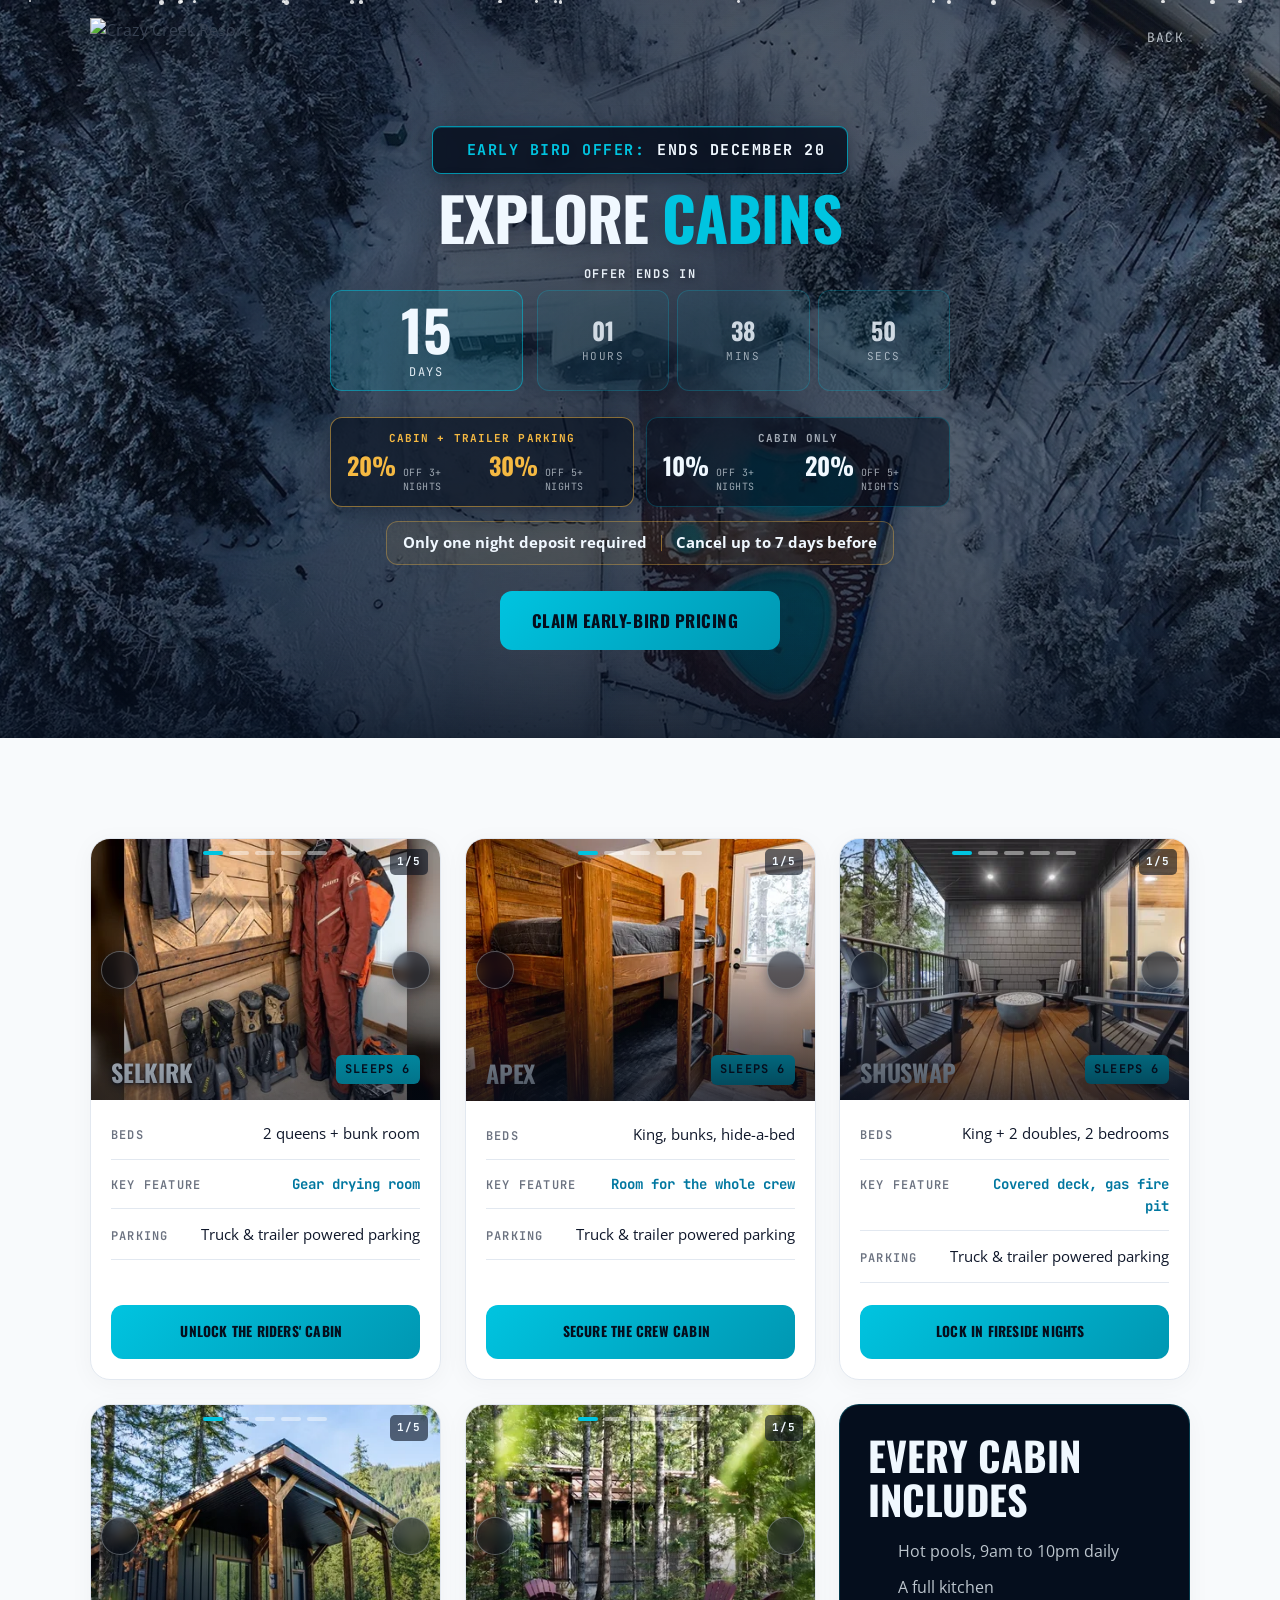
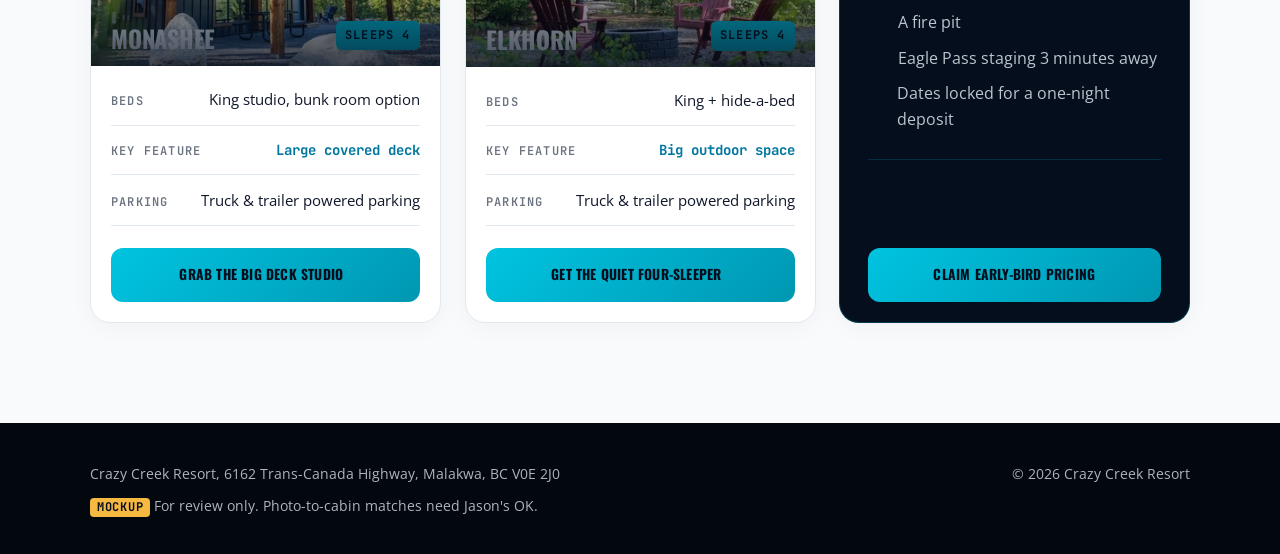
==== commit 870d1290: "copy(page-3): drop "No texts." from the fine print The line now opens on the business address. The r" ====
--- a/page-2.html
+++ b/page-2.html
@@ -13,8 +13,8 @@
   <link rel="preconnect" href="https://fonts.googleapis.com">
   <link rel="preconnect" href="https://fonts.gstatic.com" crossorigin>
   <link rel="stylesheet" href="https://fonts.googleapis.com/css2?family=Oswald:wght@700&family=Open+Sans:wght@400;600;700&family=JetBrains+Mono:wght@500;700&display=swap">
-  <link rel="preload" as="image" href="img/card-selkirk-1-400.webp?v=129" imagesrcset="img/card-selkirk-1-400.webp?v=129 400w, img/card-selkirk-1-800.webp?v=129 800w" imagesizes="(min-width: 1025px) 400px, (min-width: 769px) 48vw, 92vw" fetchpriority="high">
-  <link rel="stylesheet" href="sled.css?v=129">
+  <link rel="preload" as="image" href="img/card-selkirk-1-400.webp?v=130" imagesrcset="img/card-selkirk-1-400.webp?v=130 400w, img/card-selkirk-1-800.webp?v=130 800w" imagesizes="(min-width: 1025px) 400px, (min-width: 769px) 48vw, 92vw" fetchpriority="high">
+  <link rel="stylesheet" href="sled.css?v=130">
   <link rel="stylesheet" href="https://cdn.jsdelivr.net/npm/@fortawesome/fontawesome-free@7.3.1/css/fontawesome.min.css" media="print" onload="this.media='all'">
   <link rel="stylesheet" href="https://cdn.jsdelivr.net/npm/@fortawesome/fontawesome-free@7.3.1/css/solid.min.css" media="print" onload="this.media='all'">
 </head>
@@ -31,8 +31,8 @@
     <!-- Short cinematic band: same hero language as page 1 -->
     <section class="cc-hero cc-hero--short cc-hero--center">
       <picture class="cc-hero__media">
-        <source media="(min-width: 768px)" srcset="img/cabins-aerial-desktop.webp?v=129" width="2160" height="1216">
-        <img src="img/cabins-aerial-mobile.webp?v=129" alt="" width="860" height="1216">
+        <source media="(min-width: 768px)" srcset="img/cabins-aerial-desktop.webp?v=130" width="2160" height="1216">
+        <img src="img/cabins-aerial-mobile.webp?v=130" alt="" width="860" height="1216">
       </picture>
       <div class="cc-snow" aria-hidden="true"></div>
       <div class="cc-hero__inner">
@@ -72,11 +72,11 @@
 
           <li class="cc-card cc-card--scrim-light">
             <div class="cc-card__media cc-gal" data-gallery>
-                  <img class="cc-shot is-on" src="img/card-selkirk-1-800.webp?v=129" srcset="img/card-selkirk-1-400.webp?v=129 400w, img/card-selkirk-1-800.webp?v=129 800w" sizes="(min-width: 1025px) 400px, (min-width: 769px) 48vw, 92vw" alt="Selkirk gear drying room with a suit, boots, gloves and helmets on powered dryers" width="800" height="600" decoding="async" fetchpriority="high">
-                  <img class="cc-shot" src="img/card-selkirk-2-800.webp?v=129" srcset="img/card-selkirk-2-400.webp?v=129 400w, img/card-selkirk-2-800.webp?v=129 800w" sizes="(min-width: 1025px) 400px, (min-width: 769px) 48vw, 92vw" alt="Selkirk living area with the stone fireplace" width="800" height="600" decoding="async" loading="lazy">
-                  <img class="cc-shot" src="img/card-selkirk-3-800.webp?v=129" srcset="img/card-selkirk-3-400.webp?v=129 400w, img/card-selkirk-3-800.webp?v=129 800w" sizes="(min-width: 1025px) 400px, (min-width: 769px) 48vw, 92vw" alt="Selkirk bunk room" width="800" height="600" decoding="async" loading="lazy">
-                  <img class="cc-shot" src="img/card-selkirk-4-800.webp?v=129" srcset="img/card-selkirk-4-400.webp?v=129 400w, img/card-selkirk-4-800.webp?v=129 800w" sizes="(min-width: 1025px) 400px, (min-width: 769px) 48vw, 92vw" alt="Selkirk covered deck" width="800" height="600" decoding="async" loading="lazy">
-                  <img class="cc-shot" src="img/card-selkirk-5-800.webp?v=129" srcset="img/card-selkirk-5-400.webp?v=129 400w, img/card-selkirk-5-800.webp?v=129 800w" sizes="(min-width: 1025px) 400px, (min-width: 769px) 48vw, 92vw" alt="Selkirk exterior" width="800" height="600" decoding="async" loading="lazy">
+                  <img class="cc-shot is-on" src="img/card-selkirk-1-800.webp?v=130" srcset="img/card-selkirk-1-400.webp?v=130 400w, img/card-selkirk-1-800.webp?v=130 800w" sizes="(min-width: 1025px) 400px, (min-width: 769px) 48vw, 92vw" alt="Selkirk gear drying room with a suit, boots, gloves and helmets on powered dryers" width="800" height="600" decoding="async" fetchpriority="high">
+                  <img class="cc-shot" src="img/card-selkirk-2-800.webp?v=130" srcset="img/card-selkirk-2-400.webp?v=130 400w, img/card-selkirk-2-800.webp?v=130 800w" sizes="(min-width: 1025px) 400px, (min-width: 769px) 48vw, 92vw" alt="Selkirk living area with the stone fireplace" width="800" height="600" decoding="async" loading="lazy">
+                  <img class="cc-shot" src="img/card-selkirk-3-800.webp?v=130" srcset="img/card-selkirk-3-400.webp?v=130 400w, img/card-selkirk-3-800.webp?v=130 800w" sizes="(min-width: 1025px) 400px, (min-width: 769px) 48vw, 92vw" alt="Selkirk bunk room" width="800" height="600" decoding="async" loading="lazy">
+                  <img class="cc-shot" src="img/card-selkirk-4-800.webp?v=130" srcset="img/card-selkirk-4-400.webp?v=130 400w, img/card-selkirk-4-800.webp?v=130 800w" sizes="(min-width: 1025px) 400px, (min-width: 769px) 48vw, 92vw" alt="Selkirk covered deck" width="800" height="600" decoding="async" loading="lazy">
+                  <img class="cc-shot" src="img/card-selkirk-5-800.webp?v=130" srcset="img/card-selkirk-5-400.webp?v=130 400w, img/card-selkirk-5-800.webp?v=130 800w" sizes="(min-width: 1025px) 400px, (min-width: 769px) 48vw, 92vw" alt="Selkirk exterior" width="800" height="600" decoding="async" loading="lazy">
               <button type="button" class="cc-gal__nav cc-gal__nav--prev" data-prev aria-label="Previous photo of the Selkirk"><i class="fa-solid fa-chevron-left" aria-hidden="true"></i></button>
               <button type="button" class="cc-gal__nav cc-gal__nav--next" data-next aria-label="Next photo of the Selkirk"><i class="fa-solid fa-chevron-right" aria-hidden="true"></i></button>
               <div class="cc-gal__dots"><button type="button" class="cc-dot is-on" data-go="0" aria-label="Photo 1 of 5" aria-current="true"></button><button type="button" class="cc-dot" data-go="1" aria-label="Photo 2 of 5"></button><button type="button" class="cc-dot" data-go="2" aria-label="Photo 3 of 5"></button><button type="button" class="cc-dot" data-go="3" aria-label="Photo 4 of 5"></button><button type="button" class="cc-dot" data-go="4" aria-label="Photo 5 of 5"></button></div>
@@ -95,11 +95,11 @@
 
           <li class="cc-card">
             <div class="cc-card__media cc-gal" data-gallery>
-                  <img class="cc-shot is-on" src="img/card-apex-1-800.webp?v=129" srcset="img/card-apex-1-400.webp?v=129 400w, img/card-apex-1-800.webp?v=129 800w" sizes="(min-width: 1025px) 400px, (min-width: 769px) 48vw, 92vw" alt="Apex bunk room" width="800" height="600" decoding="async" loading="lazy">
-                  <img class="cc-shot" src="img/card-apex-2-800.webp?v=129" srcset="img/card-apex-2-400.webp?v=129 400w, img/card-apex-2-800.webp?v=129 800w" sizes="(min-width: 1025px) 400px, (min-width: 769px) 48vw, 92vw" alt="Apex open living area" width="800" height="600" decoding="async" loading="lazy">
-                  <img class="cc-shot" src="img/card-apex-3-800.webp?v=129" srcset="img/card-apex-3-400.webp?v=129 400w, img/card-apex-3-800.webp?v=129 800w" sizes="(min-width: 1025px) 400px, (min-width: 769px) 48vw, 92vw" alt="Apex king bedroom" width="800" height="600" decoding="async" loading="lazy">
-                  <img class="cc-shot" src="img/card-apex-4-800.webp?v=129" srcset="img/card-apex-4-400.webp?v=129 400w, img/card-apex-4-800.webp?v=129 800w" sizes="(min-width: 1025px) 400px, (min-width: 769px) 48vw, 92vw" alt="Apex kitchen" width="800" height="600" decoding="async" loading="lazy">
-                  <img class="cc-shot" src="img/card-apex-5-800.webp?v=129" srcset="img/card-apex-5-400.webp?v=129 400w, img/card-apex-5-800.webp?v=129 800w" sizes="(min-width: 1025px) 400px, (min-width: 769px) 48vw, 92vw" alt="Apex exterior" width="800" height="600" decoding="async" loading="lazy">
+                  <img class="cc-shot is-on" src="img/card-apex-1-800.webp?v=130" srcset="img/card-apex-1-400.webp?v=130 400w, img/card-apex-1-800.webp?v=130 800w" sizes="(min-width: 1025px) 400px, (min-width: 769px) 48vw, 92vw" alt="Apex bunk room" width="800" height="600" decoding="async" loading="lazy">
+                  <img class="cc-shot" src="img/card-apex-2-800.webp?v=130" srcset="img/card-apex-2-400.webp?v=130 400w, img/card-apex-2-800.webp?v=130 800w" sizes="(min-width: 1025px) 400px, (min-width: 769px) 48vw, 92vw" alt="Apex open living area" width="800" height="600" decoding="async" loading="lazy">
+                  <img class="cc-shot" src="img/card-apex-3-800.webp?v=130" srcset="img/card-apex-3-400.webp?v=130 400w, img/card-apex-3-800.webp?v=130 800w" sizes="(min-width: 1025px) 400px, (min-width: 769px) 48vw, 92vw" alt="Apex king bedroom" width="800" height="600" decoding="async" loading="lazy">
+                  <img class="cc-shot" src="img/card-apex-4-800.webp?v=130" srcset="img/card-apex-4-400.webp?v=130 400w, img/card-apex-4-800.webp?v=130 800w" sizes="(min-width: 1025px) 400px, (min-width: 769px) 48vw, 92vw" alt="Apex kitchen" width="800" height="600" decoding="async" loading="lazy">
+                  <img class="cc-shot" src="img/card-apex-5-800.webp?v=130" srcset="img/card-apex-5-400.webp?v=130 400w, img/card-apex-5-800.webp?v=130 800w" sizes="(min-width: 1025px) 400px, (min-width: 769px) 48vw, 92vw" alt="Apex exterior" width="800" height="600" decoding="async" loading="lazy">
               <button type="button" class="cc-gal__nav cc-gal__nav--prev" data-prev aria-label="Previous photo of the Apex"><i class="fa-solid fa-chevron-left" aria-hidden="true"></i></button>
               <button type="button" class="cc-gal__nav cc-gal__nav--next" data-next aria-label="Next photo of the Apex"><i class="fa-solid fa-chevron-right" aria-hidden="true"></i></button>
               <div class="cc-gal__dots"><button type="button" class="cc-dot is-on" data-go="0" aria-label="Photo 1 of 5" aria-current="true"></button><button type="button" class="cc-dot" data-go="1" aria-label="Photo 2 of 5"></button><button type="button" class="cc-dot" data-go="2" aria-label="Photo 3 of 5"></button><button type="button" class="cc-dot" data-go="3" aria-label="Photo 4 of 5"></button><button type="button" class="cc-dot" data-go="4" aria-label="Photo 5 of 5"></button></div>
@@ -118,11 +118,11 @@
 
           <li class="cc-card">
             <div class="cc-card__media cc-gal" data-gallery>
-                  <img class="cc-shot is-on" src="img/card-shuswap-1-800.webp?v=129" srcset="img/card-shuswap-1-400.webp?v=129 400w, img/card-shuswap-1-800.webp?v=129 800w" sizes="(min-width: 1025px) 400px, (min-width: 769px) 48vw, 92vw" alt="Shuswap covered deck with the gas fire pit" width="800" height="600" decoding="async" loading="lazy">
-                  <img class="cc-shot" src="img/card-shuswap-2-800.webp?v=129" srcset="img/card-shuswap-2-400.webp?v=129 400w, img/card-shuswap-2-800.webp?v=129 800w" sizes="(min-width: 1025px) 400px, (min-width: 769px) 48vw, 92vw" alt="Shuswap open living space" width="800" height="600" decoding="async" loading="lazy">
-                  <img class="cc-shot" src="img/card-shuswap-3-800.webp?v=129" srcset="img/card-shuswap-3-400.webp?v=129 400w, img/card-shuswap-3-800.webp?v=129 800w" sizes="(min-width: 1025px) 400px, (min-width: 769px) 48vw, 92vw" alt="Shuswap master bedroom" width="800" height="600" decoding="async" loading="lazy">
-                  <img class="cc-shot" src="img/card-shuswap-4-800.webp?v=129" srcset="img/card-shuswap-4-400.webp?v=129 400w, img/card-shuswap-4-800.webp?v=129 800w" sizes="(min-width: 1025px) 400px, (min-width: 769px) 48vw, 92vw" alt="Shuswap second bedroom with two doubles" width="800" height="600" decoding="async" loading="lazy">
-                  <img class="cc-shot" src="img/card-shuswap-5-800.webp?v=129" srcset="img/card-shuswap-5-400.webp?v=129 400w, img/card-shuswap-5-800.webp?v=129 800w" sizes="(min-width: 1025px) 400px, (min-width: 769px) 48vw, 92vw" alt="Shuswap exterior" width="800" height="600" decoding="async" loading="lazy">
+                  <img class="cc-shot is-on" src="img/card-shuswap-1-800.webp?v=130" srcset="img/card-shuswap-1-400.webp?v=130 400w, img/card-shuswap-1-800.webp?v=130 800w" sizes="(min-width: 1025px) 400px, (min-width: 769px) 48vw, 92vw" alt="Shuswap covered deck with the gas fire pit" width="800" height="600" decoding="async" loading="lazy">
+                  <img class="cc-shot" src="img/card-shuswap-2-800.webp?v=130" srcset="img/card-shuswap-2-400.webp?v=130 400w, img/card-shuswap-2-800.webp?v=130 800w" sizes="(min-width: 1025px) 400px, (min-width: 769px) 48vw, 92vw" alt="Shuswap open living space" width="800" height="600" decoding="async" loading="lazy">
+                  <img class="cc-shot" src="img/card-shuswap-3-800.webp?v=130" srcset="img/card-shuswap-3-400.webp?v=130 400w, img/card-shuswap-3-800.webp?v=130 800w" sizes="(min-width: 1025px) 400px, (min-width: 769px) 48vw, 92vw" alt="Shuswap master bedroom" width="800" height="600" decoding="async" loading="lazy">
+                  <img class="cc-shot" src="img/card-shuswap-4-800.webp?v=130" srcset="img/card-shuswap-4-400.webp?v=130 400w, img/card-shuswap-4-800.webp?v=130 800w" sizes="(min-width: 1025px) 400px, (min-width: 769px) 48vw, 92vw" alt="Shuswap second bedroom with two doubles" width="800" height="600" decoding="async" loading="lazy">
+                  <img class="cc-shot" src="img/card-shuswap-5-800.webp?v=130" srcset="img/card-shuswap-5-400.webp?v=130 400w, img/card-shuswap-5-800.webp?v=130 800w" sizes="(min-width: 1025px) 400px, (min-width: 769px) 48vw, 92vw" alt="Shuswap exterior" width="800" height="600" decoding="async" loading="lazy">
               <button type="button" class="cc-gal__nav cc-gal__nav--prev" data-prev aria-label="Previous photo of the Shuswap"><i class="fa-solid fa-chevron-left" aria-hidden="true"></i></button>
               <button type="button" class="cc-gal__nav cc-gal__nav--next" data-next aria-label="Next photo of the Shuswap"><i class="fa-solid fa-chevron-right" aria-hidden="true"></i></button>
               <div class="cc-gal__dots"><button type="button" class="cc-dot is-on" data-go="0" aria-label="Photo 1 of 5" aria-current="true"></button><button type="button" class="cc-dot" data-go="1" aria-label="Photo 2 of 5"></button><button type="button" class="cc-dot" data-go="2" aria-label="Photo 3 of 5"></button><button type="button" class="cc-dot" data-go="3" aria-label="Photo 4 of 5"></button><button type="button" class="cc-dot" data-go="4" aria-label="Photo 5 of 5"></button></div>
@@ -141,11 +141,11 @@
 
           <li class="cc-card">
             <div class="cc-card__media cc-gal" data-gallery>
-                  <img class="cc-shot is-on" src="img/card-monashee-1-800.webp?v=129" srcset="img/card-monashee-1-400.webp?v=129 400w, img/card-monashee-1-800.webp?v=129 800w" sizes="(min-width: 1025px) 400px, (min-width: 769px) 48vw, 92vw" alt="Monashee exterior and large covered deck" width="800" height="600" decoding="async" loading="lazy">
-                  <img class="cc-shot" src="img/card-monashee-2-800.webp?v=129" srcset="img/card-monashee-2-400.webp?v=129 400w, img/card-monashee-2-800.webp?v=129 800w" sizes="(min-width: 1025px) 400px, (min-width: 769px) 48vw, 92vw" alt="Monashee studio interior" width="800" height="600" decoding="async" loading="lazy">
-                  <img class="cc-shot" src="img/card-monashee-3-800.webp?v=129" srcset="img/card-monashee-3-400.webp?v=129 400w, img/card-monashee-3-800.webp?v=129 800w" sizes="(min-width: 1025px) 400px, (min-width: 769px) 48vw, 92vw" alt="Monashee bunk room" width="800" height="600" decoding="async" loading="lazy">
-                  <img class="cc-shot" src="img/card-monashee-4-800.webp?v=129" srcset="img/card-monashee-4-400.webp?v=129 400w, img/card-monashee-4-800.webp?v=129 800w" sizes="(min-width: 1025px) 400px, (min-width: 769px) 48vw, 92vw" alt="Monashee kitchenette" width="800" height="600" decoding="async" loading="lazy">
-                  <img class="cc-shot" src="img/card-monashee-5-800.webp?v=129" srcset="img/card-monashee-5-400.webp?v=129 400w, img/card-monashee-5-800.webp?v=129 800w" sizes="(min-width: 1025px) 400px, (min-width: 769px) 48vw, 92vw" alt="Monashee interior" width="800" height="600" decoding="async" loading="lazy">
+                  <img class="cc-shot is-on" src="img/card-monashee-1-800.webp?v=130" srcset="img/card-monashee-1-400.webp?v=130 400w, img/card-monashee-1-800.webp?v=130 800w" sizes="(min-width: 1025px) 400px, (min-width: 769px) 48vw, 92vw" alt="Monashee exterior and large covered deck" width="800" height="600" decoding="async" loading="lazy">
+                  <img class="cc-shot" src="img/card-monashee-2-800.webp?v=130" srcset="img/card-monashee-2-400.webp?v=130 400w, img/card-monashee-2-800.webp?v=130 800w" sizes="(min-width: 1025px) 400px, (min-width: 769px) 48vw, 92vw" alt="Monashee studio interior" width="800" height="600" decoding="async" loading="lazy">
+                  <img class="cc-shot" src="img/card-monashee-3-800.webp?v=130" srcset="img/card-monashee-3-400.webp?v=130 400w, img/card-monashee-3-800.webp?v=130 800w" sizes="(min-width: 1025px) 400px, (min-width: 769px) 48vw, 92vw" alt="Monashee bunk room" width="800" height="600" decoding="async" loading="lazy">
+                  <img class="cc-shot" src="img/card-monashee-4-800.webp?v=130" srcset="img/card-monashee-4-400.webp?v=130 400w, img/card-monashee-4-800.webp?v=130 800w" sizes="(min-width: 1025px) 400px, (min-width: 769px) 48vw, 92vw" alt="Monashee kitchenette" width="800" height="600" decoding="async" loading="lazy">
+                  <img class="cc-shot" src="img/card-monashee-5-800.webp?v=130" srcset="img/card-monashee-5-400.webp?v=130 400w, img/card-monashee-5-800.webp?v=130 800w" sizes="(min-width: 1025px) 400px, (min-width: 769px) 48vw, 92vw" alt="Monashee interior" width="800" height="600" decoding="async" loading="lazy">
               <button type="button" class="cc-gal__nav cc-gal__nav--prev" data-prev aria-label="Previous photo of the Monashee"><i class="fa-solid fa-chevron-left" aria-hidden="true"></i></button>
               <button type="button" class="cc-gal__nav cc-gal__nav--next" data-next aria-label="Next photo of the Monashee"><i class="fa-solid fa-chevron-right" aria-hidden="true"></i></button>
               <div class="cc-gal__dots"><button type="button" class="cc-dot is-on" data-go="0" aria-label="Photo 1 of 5" aria-current="true"></button><button type="button" class="cc-dot" data-go="1" aria-label="Photo 2 of 5"></button><button type="button" class="cc-dot" data-go="2" aria-label="Photo 3 of 5"></button><button type="button" class="cc-dot" data-go="3" aria-label="Photo 4 of 5"></button><button type="button" class="cc-dot" data-go="4" aria-label="Photo 5 of 5"></button></div>
@@ -164,11 +164,11 @@
 
           <li class="cc-card">
             <div class="cc-card__media cc-gal" data-gallery>
-                  <img class="cc-shot is-on" src="img/card-elkhorn-1-800.webp?v=129" srcset="img/card-elkhorn-1-400.webp?v=129 400w, img/card-elkhorn-1-800.webp?v=129 800w" sizes="(min-width: 1025px) 400px, (min-width: 769px) 48vw, 92vw" alt="Elkhorn outdoor space" width="800" height="600" decoding="async" loading="lazy">
-                  <img class="cc-shot" src="img/card-elkhorn-2-800.webp?v=129" srcset="img/card-elkhorn-2-400.webp?v=129 400w, img/card-elkhorn-2-800.webp?v=129 800w" sizes="(min-width: 1025px) 400px, (min-width: 769px) 48vw, 92vw" alt="Elkhorn living area" width="800" height="600" decoding="async" loading="lazy">
-                  <img class="cc-shot" src="img/card-elkhorn-3-800.webp?v=129" srcset="img/card-elkhorn-3-400.webp?v=129 400w, img/card-elkhorn-3-800.webp?v=129 800w" sizes="(min-width: 1025px) 400px, (min-width: 769px) 48vw, 92vw" alt="Elkhorn king bedroom" width="800" height="600" decoding="async" loading="lazy">
-                  <img class="cc-shot" src="img/card-elkhorn-4-800.webp?v=129" srcset="img/card-elkhorn-4-400.webp?v=129 400w, img/card-elkhorn-4-800.webp?v=129 800w" sizes="(min-width: 1025px) 400px, (min-width: 769px) 48vw, 92vw" alt="Elkhorn kitchen" width="800" height="600" decoding="async" loading="lazy">
-                  <img class="cc-shot" src="img/card-elkhorn-5-800.webp?v=129" srcset="img/card-elkhorn-5-400.webp?v=129 400w, img/card-elkhorn-5-800.webp?v=129 800w" sizes="(min-width: 1025px) 400px, (min-width: 769px) 48vw, 92vw" alt="Elkhorn bathroom" width="800" height="600" decoding="async" loading="lazy">
+                  <img class="cc-shot is-on" src="img/card-elkhorn-1-800.webp?v=130" srcset="img/card-elkhorn-1-400.webp?v=130 400w, img/card-elkhorn-1-800.webp?v=130 800w" sizes="(min-width: 1025px) 400px, (min-width: 769px) 48vw, 92vw" alt="Elkhorn outdoor space" width="800" height="600" decoding="async" loading="lazy">
+                  <img class="cc-shot" src="img/card-elkhorn-2-800.webp?v=130" srcset="img/card-elkhorn-2-400.webp?v=130 400w, img/card-elkhorn-2-800.webp?v=130 800w" sizes="(min-width: 1025px) 400px, (min-width: 769px) 48vw, 92vw" alt="Elkhorn living area" width="800" height="600" decoding="async" loading="lazy">
+                  <img class="cc-shot" src="img/card-elkhorn-3-800.webp?v=130" srcset="img/card-elkhorn-3-400.webp?v=130 400w, img/card-elkhorn-3-800.webp?v=130 800w" sizes="(min-width: 1025px) 400px, (min-width: 769px) 48vw, 92vw" alt="Elkhorn king bedroom" width="800" height="600" decoding="async" loading="lazy">
+                  <img class="cc-shot" src="img/card-elkhorn-4-800.webp?v=130" srcset="img/card-elkhorn-4-400.webp?v=130 400w, img/card-elkhorn-4-800.webp?v=130 800w" sizes="(min-width: 1025px) 400px, (min-width: 769px) 48vw, 92vw" alt="Elkhorn kitchen" width="800" height="600" decoding="async" loading="lazy">
+                  <img class="cc-shot" src="img/card-elkhorn-5-800.webp?v=130" srcset="img/card-elkhorn-5-400.webp?v=130 400w, img/card-elkhorn-5-800.webp?v=130 800w" sizes="(min-width: 1025px) 400px, (min-width: 769px) 48vw, 92vw" alt="Elkhorn bathroom" width="800" height="600" decoding="async" loading="lazy">
               <button type="button" class="cc-gal__nav cc-gal__nav--prev" data-prev aria-label="Previous photo of the Elkhorn"><i class="fa-solid fa-chevron-left" aria-hidden="true"></i></button>
               <button type="button" class="cc-gal__nav cc-gal__nav--next" data-next aria-label="Next photo of the Elkhorn"><i class="fa-solid fa-chevron-right" aria-hidden="true"></i></button>
               <div class="cc-gal__dots"><button type="button" class="cc-dot is-on" data-go="0" aria-label="Photo 1 of 5" aria-current="true"></button><button type="button" class="cc-dot" data-go="1" aria-label="Photo 2 of 5"></button><button type="button" class="cc-dot" data-go="2" aria-label="Photo 3 of 5"></button><button type="button" class="cc-dot" data-go="3" aria-label="Photo 4 of 5"></button><button type="button" class="cc-dot" data-go="4" aria-label="Photo 5 of 5"></button></div>
@@ -214,6 +214,6 @@
     <a data-step-link href="page-3.html" class="cc-btn cc-btn--block">Claim early-bird pricing</a>
   </div>
 
-  <script src="funnel.js?v=129" defer></script>
+  <script src="funnel.js?v=130" defer></script>
 </body>
 </html>
